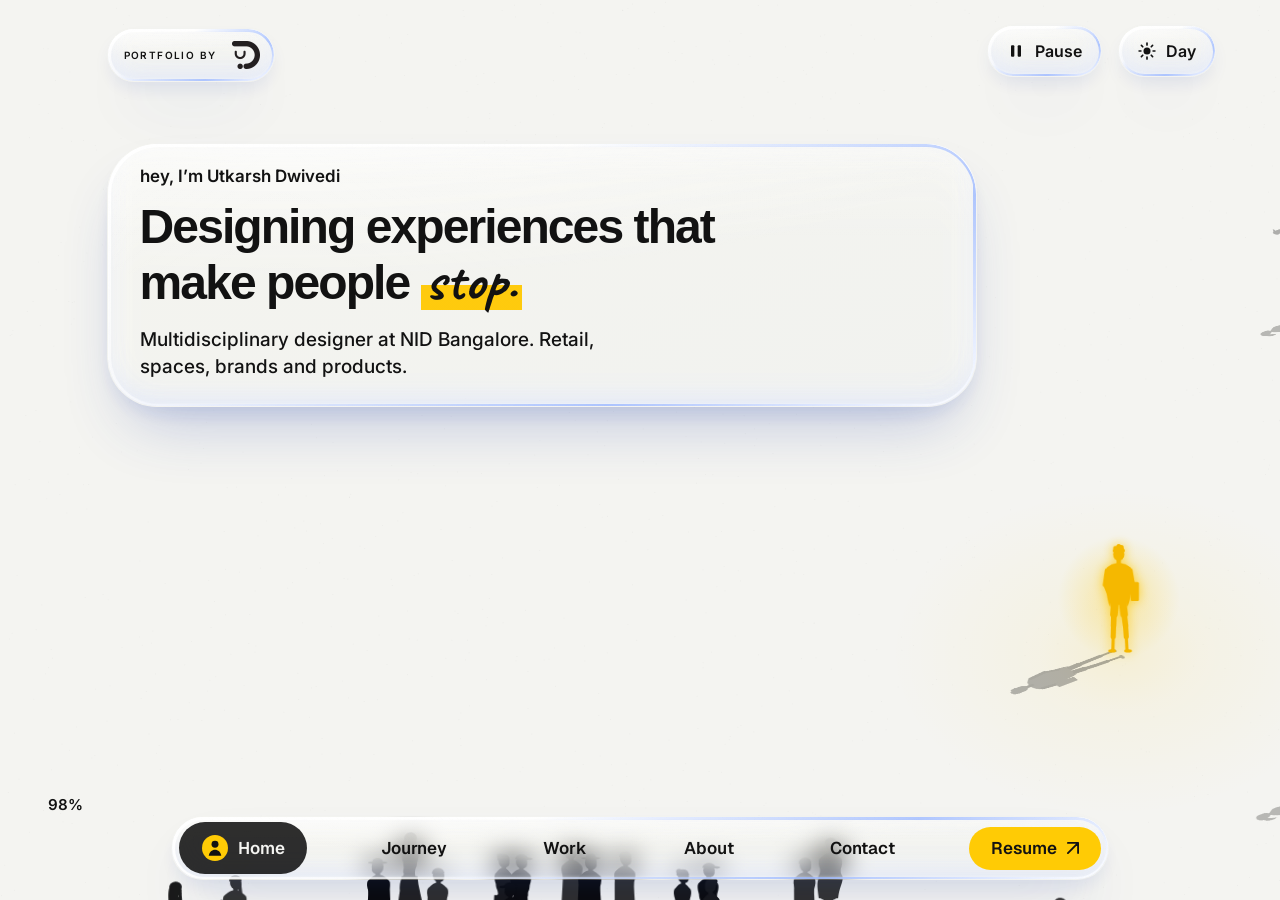
==== index.html @ 16564d7e "Frosted glass effect on home page glass elements Co-Authored-By: Claude Opus 5.5 <noreply@anthropic." ====
<!DOCTYPE html>
<html lang="en">
<head>
<meta charset="utf-8">
<meta name="viewport" content="width=device-width, initial-scale=1, viewport-fit=cover">
<title>Utkarsh | u.design</title>
<link rel="icon" type="image/png" href="images/about-page/logo.png">
<meta property="og:title" content="Utkarsh | u.design"><meta property="og:description" content="Multidisciplinary designer at NID Bangalore: retail, spaces, brands and products."><meta property="og:image" content="https://udotdesign.me/images/about-page/photo.jpg"><meta property="og:url" content="https://udotdesign.me/">
<meta name="description" content="Utkarsh, a multidisciplinary designer at NID Bangalore: retail spaces, fixtures, products, brands and the stories around them.">
<link rel="preconnect" href="https://fonts.googleapis.com">
<link rel="preconnect" href="https://fonts.gstatic.com" crossorigin>
<link href="https://fonts.googleapis.com/css2?family=Geist:wght@300..800&family=Unbounded:wght@400..900&family=Inter:wght@400;500;600;700&family=Caveat:wght@700&display=swap" rel="stylesheet">
<style>
:root{
  --ground:#f4f4f1;--ground-2:#e9e9e5;--ink:#121212;--ink-2:#4a4a47;--line:rgba(18,18,18,.16);
  --night:#141413;--night-2:#1d1d1b;--night-line:rgba(244,244,241,.14);--night-ink:#f4f4f1;--night-ink-2:#a9a9a3;
  --yellow:#ffcb05;--glow:255,200,0;--on-glow:#121212;
  --display:'Geist','Helvetica Neue',Arial,sans-serif;--head:'Unbounded','Arial Black','Helvetica Neue',sans-serif;
  --wrap:1280px;--gut:clamp(18px,4vw,48px);
  --ease:cubic-bezier(.2,.8,.2,1);
  color-scheme:light;box-sizing:border-box;
  padding-top:env(safe-area-inset-top,0px);padding-bottom:env(safe-area-inset-bottom,0px);
}
@media (prefers-color-scheme: dark){:root:not([data-theme="light"]){--ground:#f4f4f1;--ink:#121212;color-scheme:light}}
:root[data-theme="dark"]{--ground:#f4f4f1;--ink:#121212;color-scheme:light}
*,*::before,*::after{box-sizing:inherit}
html{scroll-padding-top:calc(20px + env(safe-area-inset-top,0px))}
html,body{margin:0}
body{background:var(--ground);color:var(--ink);font-family:var(--display);font-size:clamp(17px,1.15vw,19px);line-height:1.55;-webkit-tap-highlight-color:transparent;overflow:hidden;height:100%}
body.entered{overflow:auto;height:auto}
::selection{background:var(--yellow);color:var(--on-glow)}
a{color:inherit}
:focus-visible{outline:3px dashed var(--yellow);outline-offset:4px}
.wrap{max-width:var(--wrap);margin:0 auto;padding:0 var(--gut)}
h1,h2,h3{margin:0;font-family:var(--head)}
.row .t,.bar .logo,.street .mark,.map .nm,.slot strong,.route .stop b{font-family:var(--head)}

/* ---------- 1. the street ---------- */
.street{position:fixed;inset:0;overflow:hidden;-webkit-user-select:none;user-select:none;background:var(--ground)}
body.entered .street{display:none}
.street canvas{position:absolute;inset:0;width:100%;height:100%;display:block;touch-action:manipulation}
.street .mark{position:absolute;z-index:3;left:var(--gut);top:calc(18px + env(safe-area-inset-top,0px));font-weight:800;font-size:20px;letter-spacing:-.02em;}
.loader{position:absolute;z-index:3;left:var(--gut);bottom:calc(22px + env(safe-area-inset-bottom,0px));font-size:15px;font-weight:600;font-variant-numeric:tabular-nums;transition:opacity .6s}
.loaded .loader{opacity:0}
.bubble{position:absolute;z-index:4;left:0;top:0;transform:translate(-100%,-100%) translateY(6px) scale(.92);transform-origin:100% 100%;opacity:0;
  color:var(--ink);border-radius:16px 16px 4px 16px;padding:9px 13px 10px;width:max-content;max-width:min(215px,62vw);
  font:600 14px/1.35 var(--display);letter-spacing:-.005em;text-align:left;cursor:pointer;
  transition:opacity .4s var(--ease),transform .5s var(--ease),background .25s,box-shadow .25s}
.bubble.show{opacity:1;transform:translate(-100%,-100%) scale(1)}
.bubble.show:hover{background:linear-gradient(135deg,rgba(255,255,255,.62) 0%,rgba(255,255,255,.45) 100%);box-shadow:0 18px 38px -8px rgba(0,0,0,.1),inset 0 1.5px 1.5px 0 rgba(255,255,255,1)}
.bubble.show:active{transform:translate(-100%,-100%) scale(.97)}
.bubble::before{content:"";position:absolute;right:-1px;bottom:-9px;width:12px;height:10px;background:rgba(255,255,255,.40);border-right:1.5px solid rgba(255,255,255,.8);
  clip-path:polygon(0 0,100% 0,100% 100%)}
.night .bubble::before{background:rgba(42,42,39,.7);border-color:rgba(255,255,255,.25)}
.bubble .l1,.bubble .l2{display:block;min-height:1.35em}
.bubble .l1{font-weight:500;color:var(--ink-2)}
.bubble .l2{margin-top:1px;font-weight:700}
.bubble .l2 mark{background:linear-gradient(transparent 58%,rgba(var(--glow),.75) 58%);color:var(--ink);padding:0 1px}
.caret{display:inline-block;width:1.5px;height:.95em;background:var(--ink);margin-left:2px;vertical-align:-2px;animation:blink 1s steps(1) infinite}
@keyframes blink{50%{opacity:0}}
.flash{position:fixed;inset:0;z-index:20;background:var(--yellow);pointer-events:none;opacity:0;clip-path:circle(0 at var(--cx,70%) var(--cy,45%))}

/* ---------- Robust Liquid Glass Effect (40% Opacity) ---------- */
.glass{position:relative;isolation:isolate;
  background:rgba(255,255,255,.40);
  background:linear-gradient(135deg,rgba(255,255,255,.48) 0%,rgba(255,255,255,.32) 100%);
  -webkit-backdrop-filter:blur(32px) saturate(210%) brightness(1.08) contrast(106%);
  backdrop-filter:blur(32px) saturate(210%) brightness(1.08) contrast(106%);
  border:1.5px solid rgba(255,255,255,.75);
  box-shadow:
    0 24px 48px -12px rgba(0,0,0,.10),
    0 4px 14px -2px rgba(0,0,0,.04),
    inset 0 1.5px 1.5px 0 rgba(255,255,255,1),
    inset 1.5px 0 2px 0 rgba(255,255,255,.60),
    inset 0 -1.5px 1.5px 0 rgba(255,255,255,.40),
    inset 0 0 24px 0 rgba(255,255,255,.25);
  transition:background .25s var(--ease),border-color .25s var(--ease),box-shadow .25s var(--ease)}
.glass::after{content:"";position:absolute;inset:0;border-radius:inherit;pointer-events:none;z-index:-1;
  background:
    radial-gradient(130% 85% at 20% 0%,rgba(255,255,255,.50) 0%,rgba(255,255,255,0) 60%),
    linear-gradient(180deg,rgba(255,255,255,.20) 0%,rgba(255,255,255,0) 35%)}
/* frosted glass: milky frost, thick light-catching rim, soft specular sheen (light mode only) */
:root:not([data-theme="dark"]) .street:not(.night) .glass,:root:not([data-theme="dark"]) #site .glass:not(.night .glass){
  background:linear-gradient(160deg,rgba(255,255,255,.05) 0%,rgba(232,240,255,.05) 50%,rgba(196,214,255,.05) 100%);
  border-color:transparent;
  -webkit-backdrop-filter:blur(14px) saturate(180%);backdrop-filter:blur(14px) saturate(180%);
  box-shadow:0 34px 64px -24px rgba(40,70,170,.30),0 10px 22px -8px rgba(40,70,170,.14),
    inset 0 2px 2px rgba(255,255,255,.95),inset 0 -2px 3px rgba(255,255,255,.45),inset 0 0 36px rgba(255,255,255,.5),inset 0 -14px 28px -10px rgba(120,155,255,.25)}
:root:not([data-theme="dark"]) .street:not(.night) .glass:not(.bubble)::before,:root:not([data-theme="dark"]) #site .glass:not(.night .glass):not(.bubble)::before{
  content:"";position:absolute;inset:0;border-radius:inherit;padding:2.5px;pointer-events:none;
  background:linear-gradient(150deg,rgba(255,255,255,1) 0%,rgba(255,255,255,.45) 35%,rgba(150,180,255,.75) 72%,rgba(255,255,255,1) 100%);
  -webkit-mask:linear-gradient(#000 0 0) content-box,linear-gradient(#000 0 0);-webkit-mask-composite:xor;mask-composite:exclude}
@media (prefers-reduced-transparency:reduce){.glass{background:#fff!important;-webkit-backdrop-filter:none!important;backdrop-filter:none!important}}
.night .glass{
  background:rgba(255,255,255,.08);
  background:linear-gradient(135deg,rgba(255,255,255,.14) 0%,rgba(255,255,255,.04) 100%);
  border:1.5px solid rgba(255,255,255,.22);
  color:#f4f4f1;
  -webkit-backdrop-filter:blur(32px) saturate(210%) brightness(1.10) contrast(106%);
  backdrop-filter:blur(32px) saturate(210%) brightness(1.10) contrast(106%);
  box-shadow:
    0 28px 56px -12px rgba(0,0,0,.60),
    0 4px 14px rgba(0,0,0,.30),
    inset 0 1.5px 1.5px 0 rgba(255,255,255,.40),
    inset 1px 0 1.5px 0 rgba(255,255,255,.20),
    inset 0 -1px 1px 0 rgba(255,255,255,.10),
    inset 0 0 24px 0 rgba(255,255,255,.06)}
.night .glass::after{
  background:radial-gradient(130% 85% at 20% 0%,rgba(255,255,255,.18) 0%,rgba(255,255,255,0) 60%)}
.street .card{position:absolute;z-index:5;left:var(--gut);top:calc(18px + env(safe-area-inset-top,0px));border-radius:22px;padding:15px 18px 16px;max-width:min(330px,calc(100vw - 150px))}
.card p{margin:0}
.card .hi{font:700 17px/1.2 var(--head);letter-spacing:-.02em}
.card .role{font-size:13px;font-weight:600;color:var(--ink-2);margin-top:6px}
.card .tag{font-size:15px;line-height:1.35;margin-top:2px}
.night .card .role{color:rgba(244,244,241,.7)}
.ctrls{position:absolute;z-index:5;right:var(--gut);top:calc(18px + env(safe-area-inset-top,0px));display:flex;gap:8px}
.chip{display:inline-flex;align-items:center;gap:8px;height:42px;padding:0 15px 0 12px;border-radius:999px;font:600 14px/1 var(--display);color:var(--ink);cursor:pointer;transition:transform .15s}
.chip:active{transform:scale(.96)}
.chip .ic{width:18px;height:18px;display:grid;place-items:center}
.chip svg{width:18px;height:18px;fill:currentColor}
.dock{position:fixed;z-index:12;left:50%;bottom:calc(16px + env(safe-area-inset-bottom,0px));transform:translateX(-50%);display:flex;gap:2px;padding:5px;border-radius:999px;max-width:calc(100vw - 20px);overflow-x:auto;scrollbar-width:none}
.street .dock{position:absolute}
.dock a{flex:none;text-decoration:none;font:600 14px/1 var(--display);color:var(--ink);padding:11px 16px;border-radius:999px;transition:background .2s,color .2s}
.dock a:hover{background:rgba(255,255,255,.55)}
.dock a[aria-current="page"]{background:rgba(18,18,18,.88);color:#f4f4f1}
.night .dock a{color:#f4f4f1}.night .dock a:hover{background:rgba(255,255,255,.12)}.night .dock a[aria-current="page"]{background:#ffcb05;color:#121212}
.loader{bottom:calc(84px + env(safe-area-inset-bottom,0px))}
.street.night{background:#171715}
.night .bubble,.night .bubble .l2 mark{color:#f4f4f1}.night .bubble .l1{color:rgba(244,244,241,.7)}.night .caret{background:#f4f4f1}
#site .dock a.on{background:rgba(18,18,18,.88);color:#f4f4f1}
@media (max-width:640px){
  .street .card{padding:12px 14px 13px;border-radius:18px}
  .card .hi{font-size:15px}.card .tag{font-size:13.5px}
  .ctrls{flex-direction:column;align-items:flex-end}
  .chip{height:38px;padding:0 12px 0 10px;font-size:13px}
  .dock a{padding:10px 9px;font-size:12.5px}
}
.hero-copy{position:absolute;z-index:5;left:var(--gut);top:calc(clamp(64px,10vh,110px) + env(safe-area-inset-top,0px));max-width:min(640px,calc(100vw - 2*var(--gut)));pointer-events:none}
.hero-copy .hey{margin:0 0 14px;display:flex;align-items:center;gap:10px;font-size:17px;font-weight:600;text-shadow:0 0 10px var(--ground),0 0 4px var(--ground)}
.hero-copy .wave{font-size:20px}
.hero-copy .big{font:800 clamp(34px,4.3vw,62px)/1.04 var(--head);letter-spacing:-.04em;margin:0;text-shadow:0 0 18px var(--ground),0 0 8px var(--ground)}
.hero-copy .big mark{background:linear-gradient(transparent 52%,rgba(var(--glow),.95) 52% 90%,transparent 90%);color:inherit;padding:0 .06em;text-shadow:none}
.hero-copy .sub{margin:18px 0 0;font-size:clamp(16px,1.3vw,19px);font-weight:500;max-width:44ch;text-shadow:0 0 10px var(--ground),0 0 4px var(--ground)}
.night .hero-copy{color:#f4f4f1}.night .hero-copy .hey,.night .hero-copy .big,.night .hero-copy .sub{text-shadow:0 0 14px #171715,0 0 6px #171715}
.night .hero-copy .big mark{color:var(--yellow);background:linear-gradient(transparent 88%,rgba(255,203,5,.55) 88%);text-shadow:0 0 22px rgba(255,203,5,.45)}
.ctrls{top:calc(26px + env(safe-area-inset-top,0px));gap:10px;align-items:center}
.chip{height:52px;padding:0 20px 0 16px;font-size:16px;gap:10px}
.chip .ic,.chip svg{width:20px;height:20px}
.badge{display:flex;flex-direction:column;justify-content:center;height:52px;padding:0 16px;border-radius:12px;line-height:1.05}
.badge small{font-size:10px;font-weight:600;letter-spacing:.14em;text-transform:uppercase;opacity:.7}
.badge b{font:800 17px/1.1 var(--head);letter-spacing:-.02em}
.dock{padding:7px;gap:4px;bottom:calc(20px + env(safe-area-inset-bottom,0px))}
.dock a{font-size:17px;padding:14px 22px;display:inline-flex;align-items:center;gap:10px}
.dock .me-ic{width:26px;height:26px}
.dock a.cta{background:var(--yellow);color:#121212}
.dock a.cta:hover{background:#ffd633}
.night .dock a.cta{color:#121212}
.bubble{font-size:16px;padding:11px 15px 12px;max-width:min(240px,62vw)}
@media (max-width:900px){.badge{display:none}}
@media (max-width:640px){
  .hero-copy{top:calc(96px + env(safe-area-inset-top,0px))}
  .hero-copy .hey{font-size:15px;margin-bottom:10px}
  .ctrls{flex-direction:row;left:var(--gut);right:auto;top:calc(16px + env(safe-area-inset-top,0px))}
  .chip{height:42px;padding:0 14px 0 12px;font-size:14px}
  .dock{padding:5px;gap:2px}
  .dock a{font-size:12.5px;padding:10px 9px;gap:6px}.dock .me-ic{display:none}
  .bubble{font-size:14px}
}
/* ---------- 2. site ---------- */
#site{display:none}
body.entered #site{display:block;animation:rise .9s var(--ease) both}
@keyframes rise{from{opacity:0}to{opacity:1}}
.bar{position:sticky;top:0;z-index:10;background:rgba(244,244,241,.88);backdrop-filter:blur(10px);-webkit-backdrop-filter:blur(10px);border-bottom:1px solid var(--line);padding-top:env(safe-area-inset-top,0px)}
body.entered::before{content:"";position:fixed;inset:0 0 auto;height:env(safe-area-inset-top,0px);z-index:11;background:rgba(244,244,241,.88);backdrop-filter:blur(10px)}
.bar .wrap{display:flex;align-items:center;justify-content:space-between;height:60px;gap:18px}
.bar .logo{font-weight:800;font-size:19px;letter-spacing:-.02em;text-decoration:none;}
.bar nav{display:flex;gap:clamp(12px,2vw,26px);font-size:15px;font-weight:500}
.bar nav a{text-decoration:none;padding:6px 0;border-bottom:1.5px solid transparent}
.bar nav a:hover{border-color:currentColor}
.back{font:600 14px/1 var(--display);background:transparent;border:1.5px solid var(--ink);border-radius:999px;padding:9px 14px;cursor:pointer;color:var(--ink)}
.back:hover{background:var(--yellow);border-color:var(--yellow)}

/* about, as laid out in Figma: a ruled notebook page.
   Phones and tablets get a flowing layout; from 1024px up the section is the Figma
   frame itself (1440×1020), scaled with --u so every ratio holds at any width. */
.intro{--hand:'Caveat',cursive;--rule:32px;position:relative;overflow:hidden;color:var(--ink);background:var(--ground);container-type:inline-size}
.intro .wrap{position:relative;padding-top:64px;padding-bottom:calc(120px + env(safe-area-inset-bottom,0px));
  background:repeating-linear-gradient(to bottom,transparent 0 calc(var(--rule) - 1px),rgba(0,0,0,.3) calc(var(--rule) - 1px) var(--rule)) 0 40px/100% calc(100% - 40px) no-repeat}
.hand{font-family:var(--hand);font-weight:700;font-style:normal}
.hl{background:linear-gradient(transparent 55%,var(--yellow) 55% 92%,transparent 92%);padding:0 .06em;-webkit-box-decoration-break:clone;box-decoration-break:clone}
.intro h1{font:700 clamp(52px,11vw,84px)/.98 'Helvetica Neue',Helvetica,'Inter',Arial,sans-serif;letter-spacing:-.035em}
.intro h1>span{display:block}
.intro h1 .hey{font-size:.615em}
.intro h1 .hand{font-size:1.18em;letter-spacing:-.01em}
.intro .name{position:relative;display:inline-block;white-space:nowrap}
.intro .name .circle{position:absolute;left:-7%;top:-2%;width:114%;height:auto;pointer-events:none}
.intro .lead{font:600 clamp(18px,2.6vw,22px)/1.32 'Inter',var(--display);margin:40px 0 0;max-width:36em}
.intro .lead .hand{font-size:1.1em;line-height:1}
.intro .lead strong.hand{font-size:1.18em}
.intro .lead .hl-red{background:linear-gradient(transparent 50%,rgba(255,107,74,.5) 50% 92%,transparent 92%);-webkit-box-decoration-break:clone;box-decoration-break:clone}
.intro figure{position:relative;width:min(56vw,340px);margin:20px -4vw -40px auto;pointer-events:none}
.intro figure img{display:block;width:100%;height:auto}
.intro .note{display:none}
.intro .facts{position:relative;display:grid;grid-template-columns:repeat(3,minmax(0,1fr));gap:28px;padding-top:32px}
.intro .facts::before{content:"";position:absolute;top:0;left:calc(-1*var(--gut));right:calc(-1*var(--gut));height:1px;background:var(--ink)}
.intro .facts h3{font:700 30px/.98 var(--hand);letter-spacing:-.01em;margin:0 0 18px}
.intro .facts h3 span{background:linear-gradient(transparent 55%,var(--yellow) 55% 100%);padding:0 .08em}
.intro .facts p{margin:0;font:600 16px/1.45 'Inter',var(--display)}
.intro .facts mark{background:rgba(47,127,216,.2);color:inherit;padding:0 .12em;border-radius:1px;-webkit-box-decoration-break:clone;box-decoration-break:clone}
.intro .find{position:relative;z-index:2;margin:36px 0 0}
.intro .kw{gap:12px}
.intro .kw button{font:600 15px/1 'Geist',var(--display);padding:12px 16px;border-radius:50px;border:1px solid rgba(255,255,255,.75);justify-content:center;white-space:nowrap;
  background:linear-gradient(164deg,rgba(255,255,255,.62) 0%,rgba(255,255,255,.28) 71%);-webkit-backdrop-filter:blur(8px);backdrop-filter:blur(8px);
  box-shadow:0 12px 16px -6px rgba(18,18,18,.28),inset 0 1px 0 rgba(255,255,255,.9)}
.intro .kw button:hover{background:var(--yellow);color:var(--ink);border-color:var(--yellow)}
.intro .kw sup{display:none}
.sr-only{position:absolute;width:1px;height:1px;margin:-1px;overflow:hidden;clip:rect(0 0 0 0);white-space:nowrap}
@media (min-width:1024px){
  /* 1u = 1px of the 1440px Figma frame; capped so very wide screens don't balloon */
  .intro .wrap{--u:min(100cqw / 1440,1.25px);--x:calc(50% - 720*var(--u));max-width:none;height:calc(1020*var(--u));padding:0;
    background-position:0 calc(80*var(--u));background-size:100% calc(100% - 80*var(--u));--rule:calc(32*var(--u))}
  .intro .wrap>*{position:absolute;margin:0}
  .intro .about-copy{left:calc(var(--x) + 80*var(--u));top:calc(131*var(--u));width:calc(870*var(--u));z-index:2}
  .intro h1{font-size:calc(104*var(--u));height:calc(170*var(--u))}
  /* Caveat runs narrower than Figma Hand, so the handwritten words get extra size and air */
  .intro h1 .hand{font-size:1.45em;letter-spacing:.015em;line-height:.8}
  .intro h1 .hey{line-height:1.1}
  .intro .lead{font-size:calc(26*var(--u));margin-top:calc(97*var(--u));max-width:none;width:calc(860*var(--u))}
  .intro figure{left:calc(var(--x) + 929*var(--u));top:calc(179*var(--u));width:calc(606*var(--u));z-index:1}
  .intro .note{display:grid;position:absolute;z-index:-1;width:calc(139*var(--u));min-height:calc(119*var(--u));place-items:center;padding:calc(22*var(--u)) calc(10*var(--u)) calc(12*var(--u));background:#ffe98a;
    font:700 calc(20*var(--u))/1.15 var(--hand);text-align:center;color:#000;box-shadow:0 8px 14px -8px rgba(0,0,0,.25)}
  .intro .note::before{content:"";position:absolute;left:50%;top:calc(-12*var(--u));width:calc(81*var(--u));height:calc(32*var(--u));background:rgba(217,217,217,.7);transform:translateX(-50%)}
  .intro .note.n1{left:calc(86*var(--u));top:calc(126*var(--u));transform:rotate(-18.57deg)}
  .intro .note.n2{left:calc(363*var(--u));top:calc(480*var(--u));z-index:1;transform:rotate(23.11deg)}
  .intro .facts{left:var(--x);right:var(--x);top:calc(623*var(--u));padding:calc(37*var(--u)) 0 0 calc(82*var(--u));grid-template-columns:repeat(3,calc(250*var(--u)));column-gap:calc(62*var(--u));z-index:2}
  .intro .facts::before{left:calc(-1*var(--x));right:calc(-1*var(--x))}
  .intro .facts h3{font-size:calc(30*var(--u));margin-bottom:calc(28*var(--u))}
  .intro .facts p{font-size:max(13px,calc(16*var(--u)))}
  .intro .find{left:var(--x);right:var(--x);top:calc(839*var(--u));z-index:3}
  .intro .kw{display:grid;grid-template-columns:repeat(9,minmax(0,1fr));gap:calc(16*var(--u));max-width:none}
  .intro .kw button{height:calc(41*var(--u));padding:0 calc(8*var(--u));font-size:max(11px,calc(15*var(--u)))}
}
.cue{display:inline-flex;align-items:center;gap:10px;font-weight:700;font-size:15px;text-decoration:none;margin-bottom:22px}
.cue i{width:28px;height:28px;border:2px solid var(--ink);border-radius:50%;position:relative}
.cue i::after{content:"";position:absolute;left:50%;top:6px;width:2px;height:8px;background:var(--ink);transform:translateX(-50%);animation:drip 1.6s var(--ease) infinite}
@keyframes drip{0%{opacity:0;transform:translate(-50%,-3px)}40%{opacity:1}100%{opacity:0;transform:translate(-50%,6px)}}

.night{background:var(--night);color:var(--night-ink)}
.sec-head{display:flex;flex-wrap:wrap;align-items:end;justify-content:space-between;gap:16px 40px;margin-bottom:clamp(28px,4vw,48px)}
.sec-head h2{font-size:clamp(34px,4.8vw,70px);font-weight:800;letter-spacing:-.035em;line-height:1}
.sec-head p{max-width:38ch;margin:0;color:var(--night-ink-2)}
.maps{padding:clamp(72px,10vw,140px) 0 clamp(40px,6vw,80px)}
.map-grid{display:grid;grid-template-columns:repeat(5,minmax(0,1fr));gap:12px}
.map{all:unset;box-sizing:border-box;cursor:pointer;background:var(--night-2);border:1.5px solid var(--night-line);border-radius:12px;overflow:hidden;display:flex;flex-direction:column;transition:border-color .25s,transform .25s var(--ease)}
.map:hover{transform:translateY(-3px);border-color:rgba(244,244,241,.4)}
.map[aria-pressed="true"]{border-color:var(--yellow);box-shadow:0 0 0 1px var(--yellow),0 0 34px -8px rgba(var(--glow),.6)}
.map svg{display:block;width:100%;height:auto;aspect-ratio:200/130;background:#191917}
.map .meta{padding:12px 14px 15px;display:flex;flex-direction:column;gap:3px}
.map .code{font-size:12px;font-weight:700;letter-spacing:.06em;color:var(--night-ink-2);font-variant-numeric:tabular-nums}
.map[aria-pressed="true"] .code{color:var(--yellow)}
.map .nm{font-size:14px;font-weight:600;line-height:1.15;letter-spacing:-.01em}
.map-detail{margin-top:14px;border:1.5px solid var(--night-line);border-radius:12px;padding:clamp(20px,3vw,34px);display:grid;grid-template-columns:minmax(0,1fr) minmax(0,1fr);gap:clamp(20px,4vw,56px);min-height:210px}
.map-detail h3{font-size:clamp(22px,2.4vw,32px);font-weight:700;letter-spacing:-.025em;line-height:1;margin-bottom:12px}
.map-detail .terrain{color:var(--yellow);font-weight:600;font-size:15px;margin-bottom:12px}
.map-detail p{margin:0;color:var(--night-ink-2);max-width:46ch}
.map-detail h4{margin:0 0 10px;font-size:14px;font-weight:700;color:var(--night-ink-2)}
.map-detail ul{list-style:none;margin:0;padding:0;display:grid;gap:8px}
.map-detail li{display:flex;align-items:center;gap:10px;font-weight:600}
.map-detail li::before{content:"";width:8px;height:8px;border-radius:50%;background:var(--yellow);flex:none;box-shadow:0 0 10px rgba(var(--glow),.8)}
.swap{animation:swap .45s var(--ease)}
@keyframes swap{from{opacity:0;transform:translateY(8px)}to{opacity:1;transform:none}}

.loadout{padding:clamp(56px,8vw,110px) 0 clamp(80px,11vw,150px)}
.loadout .sec-head{flex-direction:column;align-items:center;text-align:center;gap:14px}
.slots{display:grid;grid-template-columns:repeat(4,minmax(0,1fr));gap:14px;max-width:1040px;margin:0 auto}
@property --a{syntax:'<angle>';inherits:false;initial-value:0deg}
.slot{position:relative;background:var(--night-2);border:1.5px solid var(--night-line);border-radius:14px;padding:28px 18px 24px;min-height:200px;display:flex;flex-direction:column;align-items:center;text-align:center;gap:6px;transition:background .25s,transform .25s var(--ease)}
.slot::before{content:"";position:absolute;inset:-1.5px;border-radius:14px;padding:2px;pointer-events:none;opacity:0;
  background:conic-gradient(from var(--a),transparent 0 72%,rgba(255,203,5,.15) 80%,#ffcb05 94%,#fff3b0 97%,transparent 100%);
  -webkit-mask:linear-gradient(#000 0 0) content-box,linear-gradient(#000 0 0);-webkit-mask-composite:xor;mask:linear-gradient(#000 0 0) content-box exclude,linear-gradient(#000 0 0)}
.slot.lap::before{animation:orbit 1.5s linear var(--d) 1,lapfade 1.5s linear var(--d) 1 both}
.slot:hover::before{opacity:1;animation:orbit 1.6s linear infinite}
@keyframes orbit{from{--a:0deg}to{--a:360deg}}
@keyframes lapfade{0%{opacity:0}8%{opacity:1}82%{opacity:1}100%{opacity:0}}
.slot:hover{background:#22221f;transform:translateY(-3px)}
.slot .no{position:absolute;top:12px;right:14px;font-size:12px;font-weight:600;color:var(--night-ink-2);font-variant-numeric:tabular-nums}
.slot .mono{width:60px;height:60px;border-radius:16px;display:grid;place-items:center;background:#2a2a27;color:var(--night-ink);margin-bottom:12px;transition:background .25s,color .25s}
.slot .mono svg{width:28px;height:28px;fill:currentColor}
.slot .mono b{font:800 20px/1 var(--head);letter-spacing:-.02em}
.slot:hover .mono{background:var(--yellow);color:var(--on-glow)}
.slot strong{font-size:15px;font-weight:700;letter-spacing:-.01em}
.slot .use{font-size:14px;color:var(--night-ink-2);line-height:1.4;max-width:22ch}
.slot.more{border-style:dashed;background:transparent}

.journey{padding:clamp(80px,11vw,150px) 0}
.journey .sec-head p{color:var(--ink-2)}
.route{position:relative;width:calc(100vw - 48px);max-width:1600px;left:50%;transform:translateX(-50%)}
.route svg{position:absolute;inset:0;width:100%;height:100%;overflow:visible}
.route .stop{position:absolute;width:0;height:0;opacity:.3;transition:opacity .5s}
.route .stop.on{opacity:1}
.route .stop .dot{position:absolute;left:0;top:0;width:24px;height:24px;border-radius:50%;background:var(--ground);border:2.5px solid var(--ink);transform:translate(-50%,-50%);transition:background .4s,box-shadow .4s}
.route .stop.on .dot{background:var(--yellow);box-shadow:0 0 0 7px rgba(var(--glow),.25)}
.route .stop.last .dot{width:32px;height:32px}
.route .stop.last.on .dot{box-shadow:0 0 0 9px rgba(var(--glow),.3),0 0 34px 8px rgba(var(--glow),.6)}
.route .lbl{position:absolute;top:0;transform:translateY(-50%);width:min(240px,46vw);background:var(--ground);padding:6px 8px;border-radius:8px}
.route .stop.r .lbl{left:24px;text-align:left}
.route .stop.l .lbl{right:24px;text-align:right}
.route .stop b{display:block;font-size:clamp(17px,1.6vw,22px);line-height:1.15;letter-spacing:-.02em;font-weight:700}
.route .stop span{display:block;color:var(--ink-2);font-size:15px;margin-top:4px}

/* ---------- home: scroll to fly in ---------- */
.fly-in{position:absolute;z-index:5;left:50%;bottom:calc(104px + env(safe-area-inset-bottom,0px));transform:translateX(-50%);display:flex;align-items:center;gap:10px;padding:12px 20px;border-radius:999px;font:600 16px/1 var(--display);color:var(--ink);cursor:pointer;opacity:0;transition:opacity .6s}
.loaded .fly-in{opacity:1}
.fly-in i{width:16px;height:24px;border:2px solid currentColor;border-radius:9px;position:relative}
.fly-in i::after{content:"";position:absolute;left:50%;top:4px;width:2px;height:6px;background:currentColor;transform:translateX(-50%);animation:drip 1.6s var(--ease) infinite}
@media (max-width:640px){.fly-in{bottom:calc(80px + env(safe-area-inset-bottom,0px));font-size:14px;padding:10px 16px}}
/* ---------- home, as laid out in Figma ---------- */
.street,.street .chip,.street .bubble{font-family:'Inter',var(--display)}
.badge2{position:absolute;z-index:5;left:clamp(16px,8.33vw,120px);top:calc(28px + env(safe-area-inset-top,0px));display:flex;align-items:center;gap:16px;padding:12px 14px 12px 16px;border-radius:50px;
  background:rgba(255,255,255,.40);
  background:linear-gradient(135deg,rgba(255,255,255,.48) 0%,rgba(255,255,255,.32) 100%);
  border:1.5px solid rgba(255,255,255,.78);
  box-shadow:0 12px 28px -6px rgba(0,0,0,.08),inset 0 1.5px 1.5px 0 rgba(255,255,255,1),inset 0 -1px 1px 0 rgba(255,255,255,.35),inset 0 0 16px rgba(255,255,255,.2)}
.badge2 span{font:600 10px/1 'Inter',sans-serif;letter-spacing:.14em}
.badge2 img{width:28px;height:28px;display:block}
.night .badge2 img{filter:invert(1)}
.street .hero-copy{left:clamp(16px,8.33vw,120px);top:calc(clamp(88px,15.9vh,143px) + env(safe-area-inset-top,0px));max-width:none;width:min(870px,calc(100vw - 2*clamp(16px,8.33vw,120px)));padding:22px 32px 26px 32px;border-radius:50px;pointer-events:none}
.street .hero-copy .hey{font:600 17px/1.2 'Inter',sans-serif;margin:0 0 16px;text-shadow:none;display:block}
.street .hero-copy .big{font:700 clamp(32px,3.75vw,54px)/1.04 'Helvetica Neue',Helvetica,'Inter',Arial,sans-serif;letter-spacing:-.04em;max-width:700px;text-shadow:none}
.street .hero-copy .big mark{font-family:'Caveat',cursive;font-weight:700;font-size:1.18em;letter-spacing:0;background:linear-gradient(transparent 56%,rgba(var(--glow),.95) 56% 92%,transparent 92%);padding:0 .08em;color:inherit}
.street .hero-copy .sub{font:500 19px/1.4 'Inter',sans-serif;margin:16px 0 0;max-width:470px;text-shadow:none}
.night .street .hero-copy .big mark,.night .hero-copy .big mark{color:#121212;background:var(--yellow);text-shadow:none;border-radius:6px}
.street .ctrls{top:calc(25px + env(safe-area-inset-top,0px));right:clamp(16px,5vw,72px);gap:16px}
.street .chip{height:52px;border-radius:26px;padding:0 19px 0 18px;gap:9px;font-size:16px;font-weight:600;
  background:rgba(255,255,255,.40);
  background:linear-gradient(135deg,rgba(255,255,255,.48) 0%,rgba(255,255,255,.32) 100%);
  border:1.5px solid rgba(255,255,255,.78);
  box-shadow:0 12px 28px -6px rgba(0,0,0,.08),inset 0 1.5px 1.5px 0 rgba(255,255,255,1),inset 0 -1px 1px 0 rgba(255,255,255,.35),inset 0 0 16px rgba(255,255,255,.2);
  transition:transform .15s,background .25s,box-shadow .25s}
.street .chip:hover{
  background:rgba(255,255,255,.55);
  background:linear-gradient(135deg,rgba(255,255,255,.62) 0%,rgba(255,255,255,.45) 100%);
  box-shadow:0 16px 32px -6px rgba(0,0,0,.11),inset 0 1.5px 1.5px 0 rgba(255,255,255,1),inset 0 0 20px rgba(255,255,255,.3)}
.street .bubble{padding:8px 16px 10px;font-size:16px;border-radius:14px 14px 4px 14px;
  background:rgba(255,255,255,.40);
  background:linear-gradient(135deg,rgba(255,255,255,.48) 0%,rgba(255,255,255,.32) 100%);
  border:1.5px solid rgba(255,255,255,.78);
  box-shadow:0 16px 36px -8px rgba(0,0,0,.09),inset 0 1.5px 1.5px 0 rgba(255,255,255,1),inset 0 0 16px rgba(255,255,255,.2)}
.street .bubble .l2{margin-top:6px}
.street .dock,#site .dock{width:min(938px,calc(100vw - 24px));justify-content:space-between;padding:7px;height:64px;align-items:center;
  background:rgba(255,255,255,.40);
  background:linear-gradient(135deg,rgba(255,255,255,.46) 0%,rgba(255,255,255,.34) 100%);
  border:1.5px solid rgba(255,255,255,.75);
  box-shadow:0 20px 44px -10px rgba(0,0,0,.10),0 4px 10px rgba(0,0,0,.03),inset 0 1.5px 1.5px 0 rgba(255,255,255,1),inset 0 -1.5px 1.5px 0 rgba(255,255,255,.40),inset 0 0 20px rgba(255,255,255,.22)}
.dock a{padding:13px 22px}
.dock a[data-nav="top"],.dock a.cta{min-width:128px;justify-content:center}
.dock .arr{width:12px;height:12px}
.night .badge2,.night .street .chip,.night .street .dock,.night #site .dock{
  background:rgba(255,255,255,.08);
  background:linear-gradient(135deg,rgba(255,255,255,.14) 0%,rgba(255,255,255,.04) 100%);
  border-color:rgba(255,255,255,.22);
  box-shadow:0 16px 36px -8px rgba(0,0,0,.55),inset 0 1.5px 1.5px 0 rgba(255,255,255,.40),inset 0 0 18px rgba(255,255,255,.06)}
.night .street .chip:hover{
  background:linear-gradient(135deg,rgba(255,255,255,.22) 0%,rgba(255,255,255,.08) 100%)}
@media (max-width:640px){
  .badge2{padding:9px 12px;gap:10px}.badge2 img{width:22px;height:22px}
  .street .ctrls{left:auto;right:12px;top:calc(18px + env(safe-area-inset-top,0px));flex-direction:row}
  .street .chip{height:40px;padding:0 12px;font-size:13px}.street .chip .lb{display:none}
  .street .hero-copy{top:calc(84px + env(safe-area-inset-top,0px));padding:16px 18px 18px;border-radius:26px}
  .street .hero-copy .hey{font-size:14px;margin-bottom:10px}.street .hero-copy .sub{font-size:15px;margin-top:10px}
  .street .dock,#site .dock{height:52px;padding:5px;justify-content:flex-start;gap:0}.dock a{padding:10px 7px;font-size:12.5px}.dock .me-ic{display:none}.dock a[data-nav="top"],.dock a.cta{min-width:0}.dock .arr{display:none}
}
/* ---------- journey: fly along the route ---------- */
.fly{height:560vh;position:relative;background:var(--ground)}
.fly-stage{position:sticky;top:0;height:100vh;height:100dvh;overflow:hidden}
#flyCanvas{position:absolute;inset:0;width:100%;height:100%;display:block}
.fly-head{position:absolute;z-index:3;left:var(--gut);top:calc(28px + env(safe-area-inset-top,0px));pointer-events:none}
.fly-head h2{font-size:clamp(28px,3.6vw,52px);font-weight:800;letter-spacing:-.035em;line-height:1}
.fly-head p{margin:10px 0 0;font-size:16px;font-weight:500;color:var(--ink-2)}
.fly-tags{position:absolute;inset:0;z-index:2;pointer-events:none}
.fly-tag{position:absolute;left:0;top:0;pointer-events:auto;display:flex;align-items:center;gap:8px;padding:6px 6px 6px 14px;border-radius:999px;font:700 15px/1 var(--display);color:var(--ink);cursor:pointer;white-space:nowrap;transition:opacity .3s}
.fly-tag em{font-style:normal;font-size:12px;font-weight:700;background:rgba(18,18,18,.86);color:#f4f4f1;padding:5px 9px;border-radius:999px}
.fly-tag.on em{background:var(--yellow);color:#121212}
.fly-tag::after{content:"";position:absolute;left:50%;top:100%;width:2px;height:16px;background:rgba(18,18,18,.35);transform:translateX(-50%)}
.fly-card{position:absolute;z-index:3;left:var(--gut);bottom:calc(112px + env(safe-area-inset-bottom,0px));width:min(400px,calc(100vw - 2*var(--gut)));padding:22px 24px 24px;border-radius:22px}
.fly-card .no{font-size:13px;font-weight:700;color:var(--ink-2);font-variant-numeric:tabular-nums}
.fly-card h3{font-size:clamp(20px,1.8vw,26px);font-weight:700;letter-spacing:-.025em;line-height:1.15;margin:8px 0 10px}
.fly-card p{margin:0;font-size:16px;line-height:1.5}
.fly-card .in{animation:cardIn .55s var(--ease)}
@keyframes cardIn{from{opacity:0;transform:translateY(10px)}to{opacity:1;transform:none}}
.fly-dots{position:absolute;z-index:3;right:var(--gut);top:50%;transform:translateY(-50%);display:flex;flex-direction:column;gap:12px}
.fly-dots button{width:14px;height:14px;border-radius:50%;border:2px solid var(--ink);background:transparent;padding:0;cursor:pointer;transition:background .25s,transform .25s}
.fly-dots button.on{background:var(--yellow);transform:scale(1.3)}
.fly-hint{position:absolute;z-index:3;left:50%;bottom:calc(112px + env(safe-area-inset-bottom,0px));transform:translateX(-50%);display:flex;align-items:center;gap:10px;padding:12px 18px;border-radius:999px;font-size:15px;font-weight:600;transition:opacity .4s}
.fly-hint i{width:16px;height:24px;border:2px solid var(--ink);border-radius:9px;position:relative}
.fly-hint i::after{content:"";position:absolute;left:50%;top:4px;width:2px;height:6px;background:var(--ink);transform:translateX(-50%);animation:drip 1.6s var(--ease) infinite}
@media (max-width:640px){.fly-tag{font-size:12.5px;padding:5px 5px 5px 11px}.fly-tag em{font-size:10.5px}.fly-card{bottom:calc(88px + env(safe-area-inset-bottom,0px));padding:16px 18px}.fly-card p{font-size:14.5px}.fly-dots{top:auto;bottom:calc(270px + env(safe-area-inset-bottom,0px));transform:none}.fly-hint{display:none}}
/* keywords */
.find{margin:0 0 30px}
.find-label{display:block;font-size:15px;font-weight:700;margin-bottom:12px}
.kw{display:flex;flex-wrap:wrap;gap:8px;max-width:640px}
.kw button,.filters button{font:600 15px/1 var(--display);color:var(--ink);background:transparent;border:1.5px solid var(--ink);border-radius:999px;padding:10px 14px;cursor:pointer;display:inline-flex;align-items:center;gap:7px;transition:background .2s,color .2s,transform .15s}
.kw button:hover{background:var(--ink);color:var(--yellow)}
.kw button:active,.filters button:active{transform:scale(.97)}
.kw button sup,.filters button sup{font-size:11px;font-weight:700;opacity:.65;vertical-align:baseline}
.filters{max-width:none;justify-content:flex-start}
.work .work-head{flex-direction:column;align-items:flex-start}
.filters button[aria-pressed="true"]{background:var(--ink);color:var(--ground)}
.filters button:hover:not([aria-pressed="true"]){background:rgba(var(--glow),.6)}
.proj.pulse .row::before{opacity:1;animation:fade 1.6s var(--ease) forwards}
@keyframes fade{0%{opacity:1}100%{opacity:0}}
/* work + contact (carried over) */
.work{padding:clamp(56px,8vw,110px) 0;border-top:1px solid var(--line)}
.work-head{display:flex;flex-wrap:wrap;align-items:end;justify-content:space-between;gap:20px;margin-bottom:28px}
.work-head h2{font-size:clamp(34px,4.8vw,70px);letter-spacing:-.035em;line-height:1;font-weight:800}
.filters{display:flex;flex-wrap:wrap;gap:8px}
.filters button[aria-pressed="true"]{background:var(--ink);color:var(--ground)}
.filters button:hover:not([aria-pressed="true"]){background:rgba(var(--glow),.6)}
.list{list-style:none;margin:0;padding:0;border-top:1.5px solid var(--ink)}
.proj{border-bottom:1.5px solid var(--line)}
.proj[hidden]{display:none}
.row{all:unset;box-sizing:border-box;cursor:pointer;width:100%;display:grid;grid-template-columns:minmax(0,1.15fr) minmax(0,1.3fr) minmax(0,.9fr) 64px;gap:24px;align-items:baseline;padding:clamp(20px,2.6vw,30px) 14px;position:relative;isolation:isolate}
.row::before{content:"";position:absolute;inset:0;z-index:-1;opacity:0;transition:opacity .35s;background:radial-gradient(60% 140% at 18% 50%,rgba(var(--glow),.85),rgba(var(--glow),.25) 55%,rgba(var(--glow),0))}
.row:hover::before,.row:focus-visible::before,.proj.open .row::before{opacity:1}
.row .t{font-size:clamp(20px,2.2vw,30px);font-weight:700;letter-spacing:-.025em;line-height:1.05}
.row .hook,.row .meta{color:var(--ink-2)}.row .meta{font-size:15px}
.row .yr{font-size:15px;text-align:right;font-variant-numeric:tabular-nums}
.detail{display:grid;grid-template-rows:0fr;transition:grid-template-rows .5s var(--ease)}
.proj.open .detail{grid-template-rows:1fr}
.detail>div{overflow:hidden}
.detail-in{display:grid;grid-template-columns:minmax(0,1.3fr) minmax(0,1fr);gap:clamp(20px,3vw,44px);padding:10px 14px 36px}
.slot-img{aspect-ratio:16/10;border:1.5px dashed var(--ink-2);border-radius:14px;display:grid;place-items:center;text-align:center;font-size:15px;font-weight:500;color:var(--ink-2);padding:20px;background:var(--ground-2)}
.detail p{margin:0 0 14px;max-width:52ch}
.detail .tags{display:flex;flex-wrap:wrap;gap:6px;margin-top:18px}
.detail .tags span{font-size:14px;border:1.5px solid var(--line);border-radius:999px;padding:5px 11px}
.empty{padding:40px 14px;font-size:17px;font-weight:600}
.contact{padding:clamp(80px,12vw,170px) 0 40px;border-top:1px solid var(--line)}
.contact h2{font-size:clamp(34px,5.6vw,84px);letter-spacing:-.035em;line-height:1;margin:0 0 28px;font-weight:800;max-width:14ch}
.contact p{max-width:44ch;margin:0 0 28px;color:var(--ink-2)}
.btn{display:inline-flex;align-items:center;font:700 17px/1 var(--display);color:var(--on-glow);text-decoration:none;background:var(--yellow);border:0;border-radius:999px;padding:15px 24px;cursor:pointer;transition:box-shadow .3s,transform .15s}
.btn:hover{box-shadow:0 0 28px 6px rgba(var(--glow),.55)}.btn:active{transform:scale(.97)}
.links{display:flex;flex-wrap:wrap;gap:10px 26px;margin-top:40px;font-size:17px}
.links a{text-decoration:none;border-bottom:1.5px solid var(--line);padding-bottom:2px}
footer{display:flex;justify-content:space-between;gap:20px;flex-wrap:wrap;border-top:1.5px solid var(--line);margin-top:clamp(64px,9vw,120px);padding:20px 0 28px;font-size:15px;color:var(--ink-2)}

@media (max-width:1000px){
  .map-grid{grid-template-columns:repeat(3,minmax(0,1fr))}
  .slots{grid-template-columns:repeat(2,minmax(0,1fr))}
  .bar nav{display:none}
}
@media (max-width:900px){
  .map-detail{grid-template-columns:1fr}
  .row{grid-template-columns:minmax(0,1fr) auto;gap:6px 14px}
  .row .hook{grid-column:1/-1;grid-row:2}.row .meta{grid-column:1;grid-row:3}.row .yr{grid-column:2;grid-row:1}
  .detail-in{grid-template-columns:1fr}
}
@media (max-width:640px){
  .intro .facts{grid-template-columns:1fr;gap:26px}
  .intro .facts h3{margin-bottom:12px}
  .intro .kw{gap:10px}.intro .kw button{font-size:14px;padding:10px 14px}
  .map-grid{grid-template-columns:repeat(2,minmax(0,1fr))}
  .map-grid .map:last-child{grid-column:1/-1}
  .slots{grid-template-columns:1fr 1fr}
  .slot{min-height:150px;padding:14px}
  .bubble{font-size:13.5px}
}
@media (prefers-reduced-motion: reduce){*{animation:none!important;transition-duration:.01ms!important}}
</style>
</head>
<body>
<section class="street" id="street" aria-label="Intro">
  <canvas id="c" aria-hidden="true"></canvas>
  <div class="glass badge2"><span>PORTFOLIO BY</span><img src="[data-uri]" alt="u.design" width="28" height="28"></div>
  <div class="glass hero-copy">
    <p class="hey">hey, I’m Utkarsh Dwivedi</p>
    <h1 class="big">Designing experiences that make people <mark>stop.</mark></h1>
    <p class="sub">Multidisciplinary designer at NID Bangalore. Retail, spaces, brands and products.</p>
  </div>
  <div class="ctrls">
    <button class="glass chip" id="playBtn" type="button" aria-pressed="false" aria-label="Pause the crowd"><span class="ic"><svg viewBox="0 0 24 24" aria-hidden="true"><rect x="6" y="5" width="4" height="14" rx="1.2"/><rect x="14" y="5" width="4" height="14" rx="1.2"/></svg></span><span class="lb">Pause</span></button>
    <button class="glass chip" id="themeBtn" type="button" aria-pressed="false" aria-label="Switch to night"><span class="ic"><svg viewBox="0 0 24 24" aria-hidden="true"><circle cx="12" cy="12" r="4.2"/><g stroke="currentColor" stroke-width="2" stroke-linecap="round"><path d="M12 2.5v2.2M12 19.3v2.2M2.5 12h2.2M19.3 12h2.2M5.3 5.3l1.6 1.6M17.1 17.1l1.6 1.6M5.3 18.7l1.6-1.6M17.1 6.9l1.6-1.6"/></g></svg></span><span class="lb">Day</span></button>
  </div>
  <nav class="glass dock" aria-label="Sections"><a href="#top" data-nav="top" aria-current="page"><svg class="me-ic" viewBox="0 0 24 24" aria-hidden="true"><circle cx="12" cy="12" r="12" fill="#ffcb05"/><circle cx="12" cy="8.6" r="3.2" fill="#121212"/><path d="M6.2 19.2c.6-3.6 2.9-5.6 5.8-5.6s5.2 2 5.8 5.6" fill="#121212"/></svg>Home</a><a href="#journey" data-nav="journey">Journey</a><a href="#work" data-nav="work">Work</a><a href="about.html" data-nav="about">About</a><a href="#contact" data-nav="contact">Contact</a><a href="#resume" data-nav="resume" class="cta">Resume<svg class="arr" viewBox="0 0 13 13" aria-hidden="true"><path d="M12 12V1H1M1 12 12 1" fill="none" stroke="currentColor" stroke-width="2" stroke-linecap="round" stroke-linejoin="round"/></svg></a></nav>
  <span class="loader" aria-live="polite"><span id="pct">0</span>%</span>
  <button class="bubble glass" id="bubble" type="button" aria-label="Hi, I’m Utkarsh. Choose me to know more.">
    <span class="l1" aria-hidden="true"></span><span class="l2" aria-hidden="true"></span>
  </button>
</section>
<div class="flash" id="flash"></div>

<div id="site">
  <nav class="glass dock" aria-label="Sections"><a href="#top" data-nav="top"><svg class="me-ic" viewBox="0 0 24 24" aria-hidden="true"><circle cx="12" cy="12" r="12" fill="#ffcb05"/><circle cx="12" cy="8.6" r="3.2" fill="#121212"/><path d="M6.2 19.2c.6-3.6 2.9-5.6 5.8-5.6s5.2 2 5.8 5.6" fill="#121212"/></svg>Home</a><a href="#journey" data-nav="journey">Journey</a><a href="#work" data-nav="work">Work</a><a href="about.html" data-nav="about">About</a><a href="#contact" data-nav="contact">Contact</a><a href="#resume" data-nav="resume" class="cta">Resume<svg class="arr" viewBox="0 0 13 13" aria-hidden="true"><path d="M12 12V1H1M1 12 12 1" fill="none" stroke="currentColor" stroke-width="2" stroke-linecap="round" stroke-linejoin="round"/></svg></a></nav>

  <main>
    <section class="night maps" id="maps" aria-labelledby="maps-h">
      <div class="wrap">
        <div class="sec-head"><h2 id="maps-h">Choose a map</h2><p>Five kinds of ground I design on. Pick one to see where I’ve played it.</p></div>
        <div class="map-grid" id="mapGrid" role="group" aria-label="Design disciplines"></div>
        <div class="map-detail" id="mapDetail" aria-live="polite"></div>
      </div>
    </section>

    <section class="night loadout" id="loadout" aria-labelledby="load-h">
      <div class="wrap">
        <div class="sec-head"><h2 id="load-h">Loadout</h2><p>The tools I carry into every project.</p></div>
        <div class="slots" id="slots"></div>
      </div>
    </section>

    <section class="fly" id="journey" aria-labelledby="jr-h">
      <div class="fly-stage">
        <canvas id="flyCanvas" aria-hidden="true"></canvas>
        <div class="fly-head"><h2 id="jr-h">The route so far</h2><p>Scroll to walk it with me.</p></div>
        <div class="fly-tags" id="flyTags"></div>
        <div class="glass fly-card" id="flyCard" aria-live="polite"></div>
        <div class="fly-dots" id="flyDots" role="group" aria-label="Jump to a stop"></div>
        <div class="glass fly-hint" id="flyHint"><i aria-hidden="true"></i>scroll to fly along</div>
      </div>
    </section>
<section class="work" id="work" aria-labelledby="work-h">
    <div class="wrap">
      <div class="work-head">
        <h2 id="work-h">Selected work</h2>
        <div class="filters" id="kwWork" role="group" aria-label="Filter projects by discipline"></div>
      </div>
      <ul class="list" id="list">
        <li class="proj" data-tags="brand visual content deck">
          <button class="row" type="button" aria-expanded="false" aria-controls="p1">
            <span class="t">Suto Katha</span><span class="hook">A Kantha brand built with the women who stitch it</span>
            <span class="meta"></span><span class="yr">2026</span>
          </button>
          <div class="detail" id="p1" role="region"><div><div class="detail-in">
            <div class="slot-img">Add the rebrand campaign and workshop photos here</div>
            <div>
              <p>Craft Studio is a Kantha and Batik social enterprise in the Sundarbans. I rebuilt it as Suto Katha (suto means thread, katha means story): brand purpose, personas, visual identity and the Instagram launch campaign.</p>
              <p>I ran a three-day digital workshop in Hingalganj, teaching women artisans to shoot, edit and post their own work, and developed “Seen Through Touch”, a campaign for a line co-created with visually impaired artisans.</p>
              <div class="tags"><span>Freelance</span><span>Identity</span><span>Campaign</span><span>Workshop</span><span>Packaging research</span></div>
            </div>
          </div></div></div>
        </li>
        <li class="proj" data-tags="retail space fixture product experience">
          <button class="row" type="button" aria-expanded="false" aria-controls="p2">
            <span class="t">The fish store</span><span class="hook">A store that tells new buyers what nobody told me</span>
            <span class="meta"></span><span class="yr">2026</span>
          </button>
          <div class="detail" id="p2" role="region"><div><div class="detail-in">
            <div class="slot-img">Add store visit photos, sketches and fixture renders here</div>
            <div>
              <p>Nobody told me that betta fish fight and need separate jars. Visiting ornamental fish stores, I found fish priced from ₹50 to lakhs with missing labels and no guidance on feeding or care.</p>
              <p>This NID design project builds a buying experience that connects people with the fish, and a fixture with tanks that are easy to keep clean, because dirty water is what makes fish sick.</p>
              <div class="tags"><span>NID design project</span><span>In progress</span><span>Store</span><span>Fixture</span></div>
            </div>
          </div></div></div>
        </li>
        <li class="proj" data-tags="retail space content visual">
          <button class="row" type="button" aria-expanded="false" aria-controls="p3">
            <span class="t">Anucriti</span><span class="hook">A Kolkata boutique finding its voice in Bangalore</span>
            <span class="meta"></span><span class="yr">2026</span>
          </button>
          <div class="detail" id="p3" role="region"><div><div class="detail-in">
            <div class="slot-img">Add the store, flyers and The Anucriti Show stills here</div>
            <div>
              <p>I designed a small boutique store for Anucriti and built its social presence from scratch: account audit, brand-matched flyers, a rollout plan and a content calendar woven around Bengali and Karnataka festivals.</p>
              <p>I also shaped The Anucriti Show, unscripted conversations with customers, designing its intro and editing the episodes.</p>
              <div class="tags"><span>Freelance</span><span>Store</span><span>Content strategy</span><span>Video</span></div>
            </div>
          </div></div></div>
        </li>
        <li class="proj" data-tags="brand">
          <button class="row" type="button" aria-expanded="false" aria-controls="p4">
            <span class="t">Broker Dekho</span><span class="hook">See the house, not the broker</span>
            <span class="meta"></span><span class="yr">2026</span>
          </button>
          <div class="detail" id="p4" role="region"><div><div class="detail-in">
            <div class="slot-img">Add campaign key visuals and the strategy board here</div>
            <div>
              <p>A campaign for NoBroker’s move into the Tricity: Chandigarh, Mohali and Panchkula. People there trust local brokers and word of mouth, so the brand had to earn trust and awareness from zero on a tight budget.</p>
              <p>Working as the design agency in a three-person team, I planned the campaign against real acquisition targets set by the client side.</p>
              <div class="tags"><span>NID class project</span><span>Campaign</span><span>Strategy</span></div>
            </div>
          </div></div></div>
        </li>
        <li class="proj" data-tags="brand deck">
          <button class="row" type="button" aria-expanded="false" aria-controls="p5">
            <span class="t">Yash Logistics</span><span class="hook">A spice exporter’s trucks, put to new work</span>
            <span class="meta"></span><span class="yr">2026</span>
          </button>
          <div class="detail" id="p5" role="region"><div><div class="detail-in">
            <div class="slot-img">Add the roadmap and key deck slides here</div>
            <div>
              <p>Yash Export has shipped spices since 1970 and runs trucks and drivers across port cities. I built the roadmap and pitch deck for Yash Logistics, a packers and movers brand using that fleet.</p>
              <p>The plan includes a competitor analysis and answers the problems from the family’s earlier attempt at this market.</p>
              <div class="tags"><span>Freelance</span><span>Strategy</span><span>Presentation</span></div>
            </div>
          </div></div></div>
        </li>
        <li class="proj" data-tags="visual">
          <button class="row" type="button" aria-expanded="false" aria-controls="p6">
            <span class="t">Layered Interpretations</span><span class="hook">People and a no-parking sign</span>
            <span class="meta"></span><span class="yr">2026</span>
          </button>
          <div class="detail" id="p6" role="region"><div><div class="detail-in">
            <div class="slot-img">Add the photo series here</div>
            <div>
              <p>A photo series on how people build a small world of activity around a sign that tells them not to stay there.</p>
              <div class="tags"><span>NID, Science and Liberal Arts</span><span>Photography</span></div>
            </div>
          </div></div></div>
        </li>
        <li class="proj" data-tags="visual brand">
          <button class="row" type="button" aria-expanded="false" aria-controls="p7">
            <span class="t">ClotheQ</span><span class="hook">My own label for t-shirt graphics</span>
            <span class="meta"></span><span class="yr">Ongoing</span>
          </button>
          <div class="detail" id="p7" role="region"><div><div class="detail-in">
            <div class="slot-img">Add t-shirt graphics and mockups here</div>
            <div>
              <p>A personal label where I design graphics for t-shirts, from first sketch to final print.</p>
              <div class="tags"><span>Personal</span><span>Graphics</span></div>
            </div>
          </div></div></div>
        </li>
      </ul>
      <p class="empty" id="empty" hidden>Nothing in this filter yet. Try All.</p>
    </div>
  </section>
<section class="contact" id="contact" aria-labelledby="contact-h">
    <div class="wrap">
      <h2 id="contact-h">Let’s make something people stop for.</h2>
      <p>I take on retail and space design, brand and content work, and collaborations with studios and teams. I’m also open to my NID Graduation Project.</p>
      <a class="btn" href="mailto:you@example.com">Write to me</a>
      <div class="links">
        <a href="#" aria-label="LinkedIn (link to be added)">LinkedIn</a>
        <a href="#" aria-label="Instagram (link to be added)">Instagram</a>
        <a href="#" aria-label="Behance (link to be added)">Behance</a>
        <a href="#" aria-label="Résumé (link to be added)">Résumé</a>
      </div>
      <footer><span>u.design by Utkarsh, 2026</span><span>Clients include Suto Katha, Anucriti, Yash Exports and Sattva Mind Clinic</span></footer>
    </div>
  </section>
  </main>
</div>
<script>
(()=>{
/* ================= sprites: realistic silhouettes with a charcoal edge ================= */
const SW=130,SH=196,BASE=12,RS=.8,WF=12,TAU=Math.PI*2;
const CROWD='#111111',HERO_COL='#ffcb05';
let rs=1;const seed=s=>{rs=s|0};
function R(){rs=(rs+0x6D2B79F5)|0;let t=Math.imul(rs^(rs>>>15),1|rs);t=(t+Math.imul(t^(t>>>7),61|t))^t;return((t^(t>>>14))>>>0)/4294967296;}
const J=()=>R()-.5;
const dot=(c,x,y,r)=>{c.beginPath();c.arc(x,y,r,0,TAU);c.fill();};
const pt=(x,y,a,L)=>[x+Math.sin(a)*L,y+Math.cos(a)*L];
function limb(c,x1,y1,x2,y2,w1,w2){const dx=x2-x1,dy=y2-y1,l=Math.hypot(dx,dy)||1,nx=-dy/l,ny=dx/l;
  c.beginPath();c.moveTo(x1+nx*w1/2,y1+ny*w1/2);c.lineTo(x2+nx*w2/2,y2+ny*w2/2);c.lineTo(x2-nx*w2/2,y2-ny*w2/2);c.lineTo(x1-nx*w1/2,y1-ny*w1/2);c.closePath();c.fill();
  dot(c,x1,y1,w1/2);dot(c,x2,y2,w2/2);}
function rr(c,x,y,w,h,r){c.beginPath();c.moveTo(x+r,y);c.lineTo(x+w-r,y);c.quadraticCurveTo(x+w,y,x+w,y+r);c.lineTo(x+w,y+h-r);c.quadraticCurveTo(x+w,y+h,x+w-r,y+h);c.lineTo(x+r,y+h);c.quadraticCurveTo(x,y+h,x,y+h-r);c.lineTo(x,y+r);c.quadraticCurveTo(x,y,x+r,y);c.closePath();c.fill();}
function poly(c,p){c.beginPath();c.moveTo(p[0],p[1]);for(let i=2;i<p.length;i+=2)c.lineTo(p[i],p[i+1]);c.closePath();c.fill();}

const TYPES=[
  {g:'m',w:17,h:1,top:'shirt',acc:'sling'},
  {g:'f',w:13.5,h:.95,top:'dress',hair:'pony'},
  {g:'m',w:17.5,h:1.02,top:'coat',hair:'hat'},
  {g:'f',w:13.5,h:.94,top:'skirt',hair:'long',acc:'handbag'},
  {g:'m',w:18.5,h:.99,top:'shirt',heavy:1,acc:'phone'},
  {g:'f',w:14,h:.95,top:'maxi',hair:'bun'},
  {g:'m',w:17,h:1.01,top:'jacket',acc:'backpack',hair:'cap'},
  {g:'k',w:12,h:.66,top:'shirt',acc:'backpack'},
  {g:'m',w:16.5,h:.99,top:'jacket',acc:'briefcase'},
  {g:'f',w:13.5,h:.95,top:'shirt',hair:'long',acc:'phone'},
  {g:'m',w:17,h:1,top:'jacket',acc:'pockets'},
  {g:'f',w:14,h:.94,top:'coat',hair:'bun',acc:'handbag'},
  {g:'k',w:11,h:.6,top:'dress',hair:'pony'},
  {g:'m',w:16.5,h:.98,top:'shirt',acc:'pockets',hair:'cap'}
];
const TONES=['#1b1b1a','#34332f','#121212','#2a2927','#3e3d39','#202020','#2f2f2c','#161616','#383734','#242423','#3a3936','#1e1d1c','#2c2b29','#131313'];

function person(c,T,ph,amp,mode){
  // organic silhouette: tapered limbs with round joints, curved torso, oval head
  c.save();c.scale(T.h,T.h);c.lineCap='round';c.lineJoin='round';
  const fem=T.g==='f',kid=T.g==='k',heavy=!!T.heavy;
  const la=(T.top==='maxi'?.55:1)*amp,hipY=-80,L1=41,L2=39;
  const legs=[ph+Math.PI,ph].map(q=>{const a=.33*la*Math.sin(q),kb=la*(.06+.72*Math.pow(Math.max(0,Math.cos(q)),1.5));
    const k=pt(0,hipY,a,L1),an=pt(k[0],k[1],a-kb,L2);return{k,an};});
  const ground=Math.max(legs[0].an[1],legs[1].an[1])+2.6;
  c.translate(0,-ground);
  const lean=mode==='walk'?amp*2.6:0,sway=lean*1.1;
  const sx=lean,sy=-132,hx=lean+1.2,hy=-149,hr=kid?11.8:9.4;
  const sw=T.w*.78,ww=T.w*(heavy?.86:fem?.5:.56),hw=T.w*(fem?.84:.68);
  const tw=(fem?9.6:10.6)+(heavy?2:0);
  const st=(pts,w)=>{c.lineWidth=w;c.beginPath();c.moveTo(pts[0],pts[1]);if(pts.length===4)c.lineTo(pts[2],pts[3]);else c.quadraticCurveTo(pts[2],pts[3],pts[4],pts[5]);c.stroke();};
  const mid=(a,b,t=.5)=>[a[0]+(b[0]-a[0])*t,a[1]+(b[1]-a[1])*t];
  const drawLeg=L=>{const h=[0,hipY],m1=mid(h,L.k,.55),m2=mid(L.k,L.an,.4);
    st([h[0],h[1],m1[0],m1[1]],tw);st([m1[0],m1[1],L.k[0],L.k[1]],tw*.74);
    st([L.k[0],L.k[1],m2[0],m2[1]],tw*.72);st([m2[0],m2[1],L.an[0],L.an[1]],tw*.44);
    c.beginPath();c.ellipse(L.an[0]+3.2,L.an[1]+.6,5.8,2.4,.06,0,TAU);c.fill();};
  const arm=(near,q)=>{
    const shx=sx+(near?1:-1)*(sw-3.2)*.35,shy=sy+4.5;let e,hd;
    if(near&&T.acc==='phone'){e=pt(shx,shy,.28,25);hd=[hx+hr*.55,hy+6];st([shx,shy,e[0],e[1]],6.4);st([e[0],e[1],hd[0],hd[1]],4.8);rr(c,hd[0]-1.4,hd[1]-5.5,3.6,8.5,1.4);return;}
    if(T.acc==='pockets'){e=pt(shx,shy,near?.12:-.05,25);hd=[shx+(near?4.5:1.5),hipY+3];}
    else if(near&&(T.acc==='handbag'||T.acc==='briefcase')){const ua=.05*amp*Math.sin(q);e=pt(shx,shy,ua,25);hd=pt(e[0],e[1],ua+.05,24);}
    else{const ua=-.3*amp*Math.sin(q),fa=ua+.18+Math.max(0,ua)*.7;e=pt(shx,shy,ua,25);hd=pt(e[0],e[1],fa,24);}
    st([shx,shy,e[0],e[1]],6.4);st([e[0],e[1],hd[0],hd[1]],4.8);
    c.beginPath();c.ellipse(hd[0],hd[1]+1.2,2.3,3.1,0,0,TAU);c.fill();
    if(near&&T.acc==='handbag'){rr(c,hd[0]-6,hd[1]+3,12,9.5,3.5);c.lineWidth=1.4;c.beginPath();c.arc(hd[0],hd[1]+3.5,3.6,Math.PI,0);c.stroke();}
    if(near&&T.acc==='briefcase'){rr(c,hd[0]-8,hd[1]+3,16,11,2.2);}
  };
  if(T.acc==='backpack'){c.beginPath();c.moveTo(sx-sw*.55,sy+5);c.quadraticCurveTo(sx-sw-12,sy+4,sx-sw-11,sy+18);c.lineTo(sx-sw-10,sy+(kid?30:36));c.quadraticCurveTo(sx-sw-9,sy+(kid?36:42),sx-sw+1,sy+(kid?35:41));c.closePath();c.fill();}
  if(T.hair==='long'){c.beginPath();c.moveTo(hx-hr*.75,hy-hr*.6);c.bezierCurveTo(hx-hr*1.25,hy,hx-hr*1.15,sy+6,hx-hr*.7,sy+12);c.lineTo(hx+1,sy+8);c.quadraticCurveTo(hx+hr*.25,hy+hr*.5,hx+hr*.3,hy-hr*.2);c.closePath();c.fill();}
  arm(false,ph);
  drawLeg(legs[0]);drawLeg(legs[1]);
  // torso
  c.beginPath();c.moveTo(sx-3.6,sy-6);
  c.quadraticCurveTo(sx-sw*.55,sy-4.6,sx-sw,sy+1.6);c.quadraticCurveTo(sx-sw-2.2,sy+6,sx-sw+.9,sy+16);
  c.bezierCurveTo(sx-sw+1.6,sy+26,sx-ww-.6,-110,sx-ww,-102);c.bezierCurveTo(sx*.5-ww-.6,-96,-hw-1.6,-90,-hw,hipY+4);
  c.lineTo(hw,hipY+4);
  c.bezierCurveTo(hw+1.6,-90,sx*.5+ww+.6,-96,sx+ww,-102);c.bezierCurveTo(sx+ww+.6,-110,sx+sw-1.6,sy+26,sx+sw-.9,sy+16);
  c.quadraticCurveTo(sx+sw+2.2,sy+6,sx+sw,sy+1.6);c.quadraticCurveTo(sx+sw*.55,sy-4.6,sx+3.6,sy-6);c.closePath();c.fill();
  c.beginPath();c.ellipse(0,hipY+1,hw*.96,6,0,0,TAU);c.fill();
  const garment=(y0,x0,y1,x1)=>{c.beginPath();c.moveTo(-x0+sx*.7,y0);c.lineTo(x0+sx*.7,y0);c.bezierCurveTo(x0+sx*.6+1,(y0*2+y1)/3,x1*.92+sway,(y0+y1*2)/3,x1+sway,y1);
    c.quadraticCurveTo(sway,y1+2.5,-x1+sway,y1);c.bezierCurveTo(-x1*.92+sway,(y0+y1*2)/3,-x0+sx*.6-1,(y0*2+y1)/3,-x0+sx*.7,y0);c.fill();};
  if(T.top==='coat')garment(sy+3,sw-.5,-38,hw+6);
  if(T.top==='jacket')garment(sy+3,sw-1,-73,hw+2.5);
  if(T.top==='dress')garment(-103,ww+.5,-44,hw+9);
  if(T.top==='skirt')garment(-96,hw-.5,-51,hw+6);
  if(T.top==='maxi')garment(-100,hw-.5,-4,hw+10);
  if(T.acc==='sling'){st([sx+sw*.5,sy+2,sx-sw,hipY-5],1.8);rr(c,sx-sw-7,hipY-11,11,11,3.5);}
  // neck and head
  st([sx+.4,sy-3,hx+.2,hy+7],6.2);
  c.beginPath();c.ellipse(hx,hy,hr*.8,hr*1.02,0,0,TAU);c.fill();
  c.beginPath();c.ellipse(hx+hr*.18,hy+hr*.38,hr*.6,hr*.62,0,0,TAU);c.fill();
  if(!T.hair||T.hair==='short'){c.beginPath();c.ellipse(hx-.6,hy-hr*.3,hr*.86,hr*.74,0,Math.PI*.95,Math.PI*2.02);c.fill();}
  if(T.hair==='pony'){c.beginPath();c.ellipse(hx-hr*.1,hy-hr*.32,hr*.88,hr*.76,0,Math.PI*.9,Math.PI*2.05);c.fill();
    c.beginPath();c.moveTo(hx-hr*.7,hy-hr*.5);c.bezierCurveTo(hx-hr*1.6-lean,hy-hr*.3,hx-hr*1.6-lean,hy+hr*.8,hx-hr*1.25-lean,hy+hr*1.35);c.quadraticCurveTo(hx-hr*1.0,hy+hr*.4,hx-hr*.5,hy-hr*.1);c.fill();}
  if(T.hair==='bun'){c.beginPath();c.ellipse(hx-hr*.1,hy-hr*.32,hr*.88,hr*.76,0,Math.PI*.9,Math.PI*2.05);c.fill();dot(c,hx-hr*.62,hy-hr*.72,hr*.42);}
  if(T.hair==='long'){c.beginPath();c.ellipse(hx-hr*.05,hy-hr*.3,hr*.9,hr*.78,0,Math.PI*.85,Math.PI*2.1);c.fill();}
  if(T.hair==='hat'){c.beginPath();c.ellipse(hx,hy-hr*.6,hr*1.32,1.9,0,0,TAU);c.fill();c.beginPath();c.moveTo(hx-hr*.72,hy-hr*.6);c.bezierCurveTo(hx-hr*.78,hy-hr*1.5,hx+hr*.78,hy-hr*1.5,hx+hr*.72,hy-hr*.6);c.fill();}
  if(T.hair==='cap'){c.beginPath();c.ellipse(hx,hy-hr*.38,hr*.92,hr*.72,0,Math.PI,0);c.fill();c.beginPath();c.ellipse(hx+hr*.95,hy-hr*.42,hr*.62,1.6,.05,0,TAU);c.fill();}
  arm(true,ph+Math.PI);
  c.restore();
}
function heroShape(c){
  // Utkarsh, facing you: weight on one hip, hands in pockets, a sketchbook under one arm
  c.save();c.lineCap='round';c.lineJoin='round';
  const st=(a,b,cx,cy,w)=>{c.lineWidth=w;c.beginPath();c.moveTo(a,b);c.lineTo(cx,cy);c.stroke();};
  st(-5.5,-80,-7,-58,11);st(-7,-58,-7.5,-41,8.2);st(-7.5,-41,-8,-24,7.6);st(-8,-24,-8.5,-4,4.8);
  st(5.5,-80,8,-58,11);st(8,-58,10,-41,8.2);st(10,-41,11,-24,7.6);st(11,-24,12,-4,4.8);
  c.beginPath();c.ellipse(-9.5,-2.2,5.8,2.6,0,0,TAU);c.fill();c.beginPath();c.ellipse(13.5,-2.2,5.8,2.6,0,0,TAU);c.fill();
  c.beginPath();c.moveTo(-3.6,-137);c.quadraticCurveTo(-10,-136,-17,-131);c.quadraticCurveTo(-20,-127,-18,-117);c.bezierCurveTo(-17,-107,-13.5,-104,-13,-98);
  c.bezierCurveTo(-13.5,-92,-14,-86,-13.5,-77);c.lineTo(13.5,-77);c.bezierCurveTo(14,-86,13.5,-92,13,-98);c.bezierCurveTo(13.5,-104,17,-107,18,-117);
  c.quadraticCurveTo(20,-127,17,-131);c.quadraticCurveTo(10,-136,3.6,-137);c.closePath();c.fill();
  c.beginPath();c.ellipse(0,-79,13.2,6,0,0,TAU);c.fill();
  c.beginPath();c.moveTo(-18,-128);c.bezierCurveTo(-21,-112,-17,-74,-12,-70);c.lineTo(-6,-120);c.closePath();c.fill();
  c.beginPath();c.moveTo(18,-128);c.bezierCurveTo(21,-112,17,-74,12,-70);c.lineTo(6,-120);c.closePath();c.fill();
  st(-17,-126,-20,-104,6.6);st(-20,-104,-13.5,-86,5);
  st(17,-126,20.5,-104,6.6);st(20.5,-104,20,-82,5);
  rr(c,17.5,-108,12,29,2);
  st(0,-134,0,-142,6.4);
  c.beginPath();c.ellipse(0,-151,8.2,10.2,0,0,TAU);c.fill();
  c.beginPath();c.ellipse(0,-156,8.9,6.6,0,Math.PI*.92,Math.PI*2.08);c.fill();dot(c,-4.5,-160,3.6);dot(c,3.5,-161.5,3.8);dot(c,0,-163,3.4);
  c.restore();
}
const GROUND_HALO='#f4f4f1';
function layer(){const cnv=document.createElement('canvas');cnv.width=Math.round(SW*RS);cnv.height=Math.round(SH*RS);const x=cnv.getContext('2d');x.scale(RS,RS);x.translate(SW/2,SH-BASE);return[cnv,x];}
function paintMask(x,fill){x.save();x.setTransform(1,0,0,1,0,0);x.globalCompositeOperation='source-in';x.fillStyle=fill;x.fillRect(0,0,x.canvas.width,x.canvas.height);x.restore();}
function shade(hex,amt){const n=parseInt(hex.slice(1),16),f=v=>Math.max(0,Math.min(255,v+amt));return`rgb(${f(n>>16)},${f(n>>8&255)},${f(n&255)})`;}
function makeSet(fn,tone,baseOnly){
  const[m,mx]=layer();mx.fillStyle=mx.strokeStyle='#000';fn(mx);
  // body: soft vertical gradient so neighbours read as separate people
  const[b,bx]=layer();
  bx.save();bx.setTransform(1,0,0,1,0,0);
  const[t,tx_]=layer();tx_.save();tx_.setTransform(1,0,0,1,0,0);tx_.drawImage(m,0,0);tx_.restore();
  const g=tx_.createLinearGradient(0,-165,0,0);g.addColorStop(0,shade(tone,26));g.addColorStop(.45,shade(tone,8));g.addColorStop(1,shade(tone,-10));
  paintMask(tx_,g);
  bx.drawImage(t,0,0);bx.restore();
  if(baseOnly)return{base:b};
  // rim light from the right (+x) and from the left
  const rim=dir=>{
    const[r,rx]=layer();
    const[e,ex]=layer();ex.save();ex.setTransform(1,0,0,1,0,0);ex.drawImage(m,0,0);
    ex.globalCompositeOperation='destination-out';ex.drawImage(m,-dir*1.6*RS,0);ex.restore();
    paintMask(ex,'rgba(255,232,150,1)');
    rx.save();rx.setTransform(1,0,0,1,0,0);rx.drawImage(e,0,0);rx.restore();
    return r;};
  return{base:b,rimR:rim(1),rimL:rim(-1)};
}
let HSHADOW=null,SPR=null,SPRN=null,HSPR=null,night=false,paused=false;
function buildNight(){if(SPRN)return;SPRN=TYPES.map((T,ti)=>SPR[ti].map((fr,f)=>{const n=makeSet(c=>person(c,T,f<WF?f/WF*TAU:0,f<WF?1:0,f<WF?'walk':'stand'),shade(TONES[ti],58).replace(/rgb\((\d+),(\d+),(\d+)\)/,(m,r,g,b)=>'#'+[r,g,b].map(v=>(+v).toString(16).padStart(2,'0')).join('')),true);return{base:n.base,rimR:fr.rimR,rimL:fr.rimL};}));}
function buildSprites(){
  SPR=TYPES.map((T,ti)=>{const a=[];
    for(let f=0;f<WF;f++)a.push(makeSet(c=>person(c,T,f/WF*TAU,1,'walk'),TONES[ti]));
    a.push(makeSet(c=>person(c,T,0,0,'stand'),TONES[ti]));
    return a;});
  const[h,hx]=layer();hx.fillStyle='#ffcb05';heroShape(hx);
  const g=hx.createLinearGradient(0,-160,0,0);g.addColorStop(0,'#ffe36b');g.addColorStop(1,'#f5b800');paintMask(hx,g);
  HSPR=[h];
  const[hs_,hsx]=layer();hsx.fillStyle='#121212';heroShape(hsx);HSHADOW=hs_;
}

/* ================= the street ================= */
const street=document.getElementById('street'),cv=document.getElementById('c'),ctx=cv.getContext('2d');
const g=document.createElement('canvas'),gx=g.getContext('2d');
const RM=matchMedia('(prefers-reduced-motion: reduce)').matches;
const bubble=document.getElementById('bubble'),flash=document.getElementById('flash'),pct=document.getElementById('pct');
let copyBox=null,followAt=0,W=0,H=0,D=1,K=1,N=0,people=[],progress=0,loaded=false,running=true,state='street',zoomStart=0;
const C={ground:'#f4f4f1',glow:'255,200,0'};
const hero={x:0,y:0},P={x:0,y:0,tx:0,ty:0,last:-1e9},t0=performance.now();
const scaleAt=y=>(.66+.48*Math.max(0,Math.min(1,y/H)))*K;
const HRad=()=>Math.max(56,105*K);
function mk(i){const t=(i*5)%TYPES.length;
  return{t,x:0,y:0,hx:0,hy:0,vx:0,vy:0,spd:0,lit:0,face:Math.random()<.5?1:-1,
    wr:30+Math.random()*70,wa:Math.random()*TAU,wb:Math.random()*TAU,ws:.035+Math.random()*.05,
    max:(TYPES[t].g==='k'?26:30)+Math.random()*16,oa:Math.random()*TAU,od:(Math.random()<.5?-1:1)*(.12+Math.random()*.25),orr:22+Math.pow(Math.random(),.6)*.3,ph:Math.random()*TAU,on:false,placed:false};}
// spread homes on a jittered grid so the street feels balanced, skipping Utkarsh's space
function placeHomes(){
  const cols=Math.max(4,Math.round(Math.sqrt(N*W/H*1.15))),rows=Math.ceil(N/cols)+1,cw=W*1.04/cols,ch=(H*.98)/rows,cells=[];
  for(let r=0;r<rows;r++)for(let c=0;c<cols;c++){const x=-W*.02+(c+.5+(r%2?.25:-.25))*cw,y=H*.06+(r+.5)*ch;
    if(Math.hypot(x-hero.x,(y-hero.y)*1.4)<HRad()*1.7)continue;cells.push([x,y]);}
  for(let i=cells.length-1;i>0;i--){const j=Math.floor(Math.random()*(i+1));[cells[i],cells[j]]=[cells[j],cells[i]];}
  people.forEach((p,i)=>{const c=cells[i%cells.length];p.hx=c[0]+(Math.random()-.5)*cw*.5;p.hy=c[1]+(Math.random()-.5)*ch*.45;
    if(!p.placed){p.placed=true;const m=70+Math.random()*120,dl=p.hx,dr=W-p.hx,dt=p.hy,db=H-p.hy,mn=Math.min(dl,dr,dt,db);
      if(mn===dl){p.x=-m;p.y=p.hy}else if(mn===dr){p.x=W+m;p.y=p.hy}else if(mn===dt){p.x=p.hx;p.y=-m}else{p.x=p.hx;p.y=H+m}}});
}
function paintGround(){gx.globalAlpha=1;gx.fillStyle=C.ground;gx.fillRect(0,0,W,H);seed(4242);
  gx.fillStyle=night?'#fff':'#000';gx.globalAlpha=night?.035:.03;for(let i=0;i<W*H/900;i++)gx.fillRect(R()*W,R()*H,1,1);}
function resize(){
  const nw=street.clientWidth,nh=street.clientHeight;if(!nw||!nh)return;
  D=Math.min(2,window.devicePixelRatio||1);W=nw;H=nh;
  for(const c of[cv,g]){c.width=Math.round(W*D);c.height=Math.round(H*D);}
  for(const c of[ctx,gx])c.setTransform(D,0,0,D,0,0);
  K=Math.max(.46,Math.min(.68,Math.min(W,H)/1150));
  hero.x=W<700?W*.72:W*.874;hero.y=W<700?H*.66:H*.725;
  N=Math.max(30,Math.min(100,Math.round(W*H/9500)));
  while(people.length<N)people.push(mk(people.length));people.length=N;
  if(!P.x){P.x=P.tx=W*.5;P.y=P.ty=H*.5;}
  const cb=street.querySelector('.hero-copy').getBoundingClientRect(),sb=street.getBoundingClientRect();
  copyBox={x0:cb.left-sb.left-16,y0:cb.top-sb.top-10,x1:cb.right-sb.left+16,y1:cb.bottom-sb.top+40};
  placeHomes();
  bubble.style.maxWidth=Math.max(170,Math.min(240,hero.x-18))+'px';
  paintGround();
}
function update(dt,now){
  if(paused){for(const p of people){p.vx*=.85;p.vy*=.85;p.spd=Math.hypot(p.vx,p.vy);}return;}
  const idle=now-P.last>2600,k=(now-t0)/1000;
  if(idle){P.tx=W*.5+Math.sin(k*.18)*W*.38;P.ty=hero.y+Math.sin(k*.36)*H*.26;}
  const e=Math.min(1,dt*(idle?1.2:14));const ox_=P.x,oy_=P.y;P.x+=(P.tx-P.x)*e;P.y+=(P.ty-P.y)*e;
  if(dt>0){P.mvx=(P.mvx||0)*.88+((P.x-ox_)/dt)*.12;P.mvy=(P.mvy||0)*.88+((P.y-oy_)/dt)*.12;}
  const HR=HRad(),on=Math.floor(progress*N),E=1.4;
  for(let i=0;i<N;i++){
    const p=people[i];if(i>=on&&!p.on)continue;if(!p.on){p.on=true;p.born=now;}
    const s=scaleAt(p.y)*TYPES[p.t].h;let ax=0,ay=0;
    // each person ambles around their own spot; the whole crowd leans toward the cursor
    // the crowd heads where the cursor is going: each person keeps a loose spot in the group, trailing the cursor's motion
    {p.oa+=p.od*.25*dt;
      const entering=!followAt||now<followAt,R0=18+p.orr*Math.min(W,H)*.85,lead=Math.min(1,Math.hypot(P.mvx,P.mvy)/260);
      const tx=entering?p.hx:P.x+Math.cos(p.oa)*R0-P.mvx*.35,ty=entering?p.hy:P.y+Math.sin(p.oa)*R0*.55-P.mvy*.35;
      const dx=tx-p.x,dy=ty-p.y,d=Math.hypot(dx,dy)||1;p.far=d;const des=p.max*Math.min(1+Math.min(.9,d/240),d/30);ax+=(dx/d*des-p.vx)*6;ay+=(dy/d*des-p.vy)*6;
      if(!entering&&lead>.05){ax+=P.mvx*.9*lead;ay+=P.mvy*.9*lead;}}
    // personal space: keep a comfortable gap and steer early instead of bumping
    const mr=34*scaleAt(p.y);
    for(let q=0;q<N;q++){if(q===i)continue;const o=people[q];if(!o.on)continue;
      const dx=p.x-o.x,dy=(p.y-o.y)*2.4,dd=dx*dx+dy*dy;
      if(dd<mr*mr&&dd>.01){const d=Math.sqrt(dd),f=Math.pow((mr-d)/mr,1.5)*190;ax+=dx/d*f;ay+=dy/d*f/2;}}
    // keep the headline readable: people drift out from behind the text block
    if(copyBox&&p.x>copyBox.x0&&p.x<copyBox.x1&&p.y>copyBox.y0&&p.y<copyBox.y1){
      const dR=copyBox.x1-p.x,dB=copyBox.y1-p.y;if(dR<dB)ax+=420*(1-dR/(copyBox.x1-copyBox.x0));else ay+=420*(1-dB/(copyBox.y1-copyBox.y0));}
    let hx=p.x-hero.x,hy=(p.y-hero.y)*E,hd=Math.hypot(hx,hy)||1,nx=hx/hd,ny=hy/hd;
    if(hd<HR*1.9){const vys=p.vy*E,vn=p.vx*nx+vys*ny;
      if(vn<0){let tx_=-ny,ty_=nx;if(p.vx*tx_+vys*ty_<0){tx_=-tx_;ty_=-ty_;}
        const sp=Math.hypot(p.vx,vys),w=Math.max(0,Math.min(1,(HR*1.9-hd)/(HR*.9)));
        ax+=(tx_*sp-p.vx)*3*w;ay+=(ty_*sp/E-p.vy)*3*w;}}
    p.vx+=ax*dt;p.vy+=ay*dt;
    let sp=Math.hypot(p.vx,p.vy);const lim=p.max*((!followAt||now<followAt)?2.4:(1.1+Math.min(.9,(p.far||0)/240)));
    if(sp>lim){p.vx*=lim/sp;p.vy*=lim/sp;}
    p.x+=p.vx*dt;p.y+=p.vy*dt;
    hx=p.x-hero.x;hy=(p.y-hero.y)*E;hd=Math.hypot(hx,hy)||1;
    if(hd<HR){nx=hx/hd;ny=hy/hd;p.x=hero.x+nx*HR;p.y=hero.y+ny*HR/E;
      const vn=p.vx*nx+p.vy*E*ny;if(vn<0){p.vx-=vn*nx;p.vy-=vn*ny/E;}}
    sp=Math.hypot(p.vx,p.vy);p.spd=sp;
    if(Math.abs(p.vx)>8)p.face=p.vx>0?1:-1;else if(p.spd<10&&followAt&&now>followAt)p.face=P.x>p.x?1:-1;
    p.ph+=sp*dt*TAU/(76*s);
  }
}
// long sun shadows across the ground, like a late-afternoon street seen from above
const SUNL={dx:-.9,dy:.34,len:1.05};
function shadow(img,x,y,s,face,a){ctx.save();ctx.globalAlpha=a;ctx.translate(x,y);ctx.transform(s*face*SUNL.dy*.8+s*face*.25,s*face*-SUNL.dx*.45,-SUNL.len*SUNL.dx*s,-SUNL.len*SUNL.dy*s,0,0);ctx.drawImage(img,-SW/2,-(SH-BASE),SW,SH);ctx.restore();}
function blit(img,x,y,s,face,a){ctx.save();ctx.globalAlpha=a;ctx.translate(x,y);ctx.scale(s*face,s*.95);ctx.drawImage(img,-SW/2,-(SH-BASE),SW,SH);ctx.restore();}
const easeInOut=u=>u<.5?4*u*u*u:1-Math.pow(-2*u+2,3)/2;
function draw(now){
  const k=(now-t0)/1000,HR=HRad(),LR=HR*3.2,hs=scaleAt(hero.y);
  // camera push: nearer layers rush toward the viewer faster than far ones
  const u=state==='zoom'?Math.min(1,(now-zoomStart)/1300):0,e=u*u*u*(u*(6*u-15)+10),vx0=hero.x,vy0=hero.y-80*hs;
  const depth=y=>.32+.68*Math.max(0,Math.min(1,y/H));
  const Zof=y=>{const d=depth(y);return 1+e*9*d*d;};
  const at=(x,y)=>{const Z=Zof(y);return[vx0+(x-vx0)*Z,vy0+(y-vy0)*Z,Z];};
  ctx.save();
  if(e>0){const zg=1+e*1.6;ctx.translate(vx0,vy0);ctx.scale(zg,zg);ctx.translate(-vx0,-vy0);}
  ctx.globalAlpha=1;ctx.drawImage(g,0,0,W,H);
  ctx.restore();
  const hz=1+e*(H*1.6/(160*hs)-1),hx=hero.x,hy=vy0+80*hs*hz,cy=vy0;
  ctx.save();ctx.translate(hx,hy);ctx.scale(hz,hz/1.4);
  let gr=ctx.createRadialGradient(0,0,0,0,0,LR);gr.addColorStop(0,`rgba(${C.glow},${night?.2:.12})`);gr.addColorStop(.35,`rgba(${C.glow},${night?.08:.05})`);gr.addColorStop(1,`rgba(${C.glow},0)`);
  ctx.fillStyle=gr;ctx.beginPath();ctx.arc(0,0,LR,0,TAU);ctx.fill();ctx.restore();
  const act=people.filter(p=>p.on);
  for(const p of act){const dx=p.x-hero.x,dy=(p.y-hero.y)*1.4,d=Math.hypot(dx,dy)||1;
    p.lit=d<LR?Math.pow(1-(Math.max(d,HR)-HR)/(LR-HR),1.7):0;}
  // shadows first, so every figure stands on top of them
  if(e<.6){const sa=(night?.16:.3)*(1-e/.6);
    for(const p of act){if(!isFinite(p.ph))continue;const [x,y,Z]=at(p.x,p.y),s=scaleAt(p.y)*Z,set=SPR[p.t];
      const fr=p.spd<10?set[WF]:(set[Math.floor((((p.ph%TAU)+TAU)%TAU)/TAU*WF)%WF]||set[WF]);
      shadow(fr.base,x,y,s,p.face,sa*Math.min(1,(now-(p.born||0))/700));}
    shadow(HSHADOW,hx,hy,hs*hz,1,sa);}
  const list=act.slice();list.push(hero);list.sort((a,b)=>a.y-b.y);if(e>0){list.splice(list.indexOf(hero),1);list.push(hero);}
  for(const p of list){
    if(p===hero){
      const hg=90*K*hz;gr=ctx.createRadialGradient(hx,cy,0,hx,cy,hg);gr.addColorStop(0,`rgba(${C.glow},.3)`);gr.addColorStop(1,`rgba(${C.glow},0)`);
      ctx.globalAlpha=1;ctx.fillStyle=gr;ctx.beginPath();ctx.arc(hx,cy,hg,0,TAU);ctx.fill();
      ctx.save();ctx.shadowColor=`rgba(${C.glow},.75)`;ctx.shadowBlur=16*K*hz;blit(HSPR[0],hx,hy,hs*hz,1,1);ctx.restore();
      continue;
    }
    if(!isFinite(p.ph))p.ph=0;
    const [x,y,Z]=at(p.x,p.y),s=scaleAt(p.y)*Z,set=(night&&SPRN?SPRN:SPR)[p.t];
    if(x<-300*Z||x>W+300*Z||y<-60||y>H+400*Z)continue;
    const fr=p.spd<10?set[WF]:(set[Math.floor((((p.ph%TAU)+TAU)%TAU)/TAU*WF)%WF]||set[WF]);
    const fade=Math.min(1,(now-(p.born||0))/700)*Math.max(0,Math.min(1,1.5-(Z-1)/6));
    if(fade<=0)continue;
    blit(fr.base,x,y,s,p.face,fade);
    if(p.lit>.03&&e<.3){const side=Math.sign(hero.x-p.x||1)*p.face;blit(side>0?fr.rimR:fr.rimL,x,y,s,p.face,(night?Math.min(.8,p.lit*.95):Math.min(.38,p.lit*.42))*fade);}
  }
}
function placeBubble(){const s=scaleAt(hero.y);bubble.style.left=(hero.x-6)+'px';bubble.style.top=(hero.y-166*s-12)+'px';}

/* typewriter */
const L1='Hi, I’m Utkarsh.',L2='Choose me to know more.';
const l1=bubble.querySelector('.l1'),l2=bubble.querySelector('.l2'),caret=document.createElement('i');caret.className='caret';
let typed=false;
function typeOut(){
  if(typed)return;typed=true;bubble.classList.add('show');
  if(RM){l1.textContent=L1;l2.innerHTML='<mark>'+L2+'</mark>';return;}
  let i=0,j=0;l1.appendChild(caret);
  const step=()=>{
    if(i<L1.length){l1.textContent=L1.slice(0,++i);l1.appendChild(caret);setTimeout(step,i===3?220:46);}
    else if(j===0&&!l2.dataset.go){l2.dataset.go=1;setTimeout(step,520);}
    else if(j<L2.length){l2.textContent=L2.slice(0,++j);l2.appendChild(caret);setTimeout(step,44);}
    else{l2.innerHTML='<mark>'+L2+'</mark>';l2.appendChild(caret);}
  };setTimeout(step,350);
}

/* entering: Utkarsh fills the screen, then the site opens */
function heroHit(x,y){const s=scaleAt(hero.y);return Math.abs(x-hero.x)<30*s+10&&y>hero.y-175*s&&y<hero.y+8;}
const flashInk=document.createElement('div');flashInk.className='flash';flashInk.style.background='#121212';document.body.insertBefore(flashInk,flash);
function enter(dest){
  if(state!=='street'||!loaded)return;state='zoom';zoomStart=performance.now();bubble.classList.remove('show');
  const C0=hero.x+'px '+(hero.y-80*scaleAt(hero.y))+'px',ease='cubic-bezier(.7,0,.2,1)';
  const wipe=(el,delay,dur)=>el.animate([{opacity:1,clipPath:`circle(0% at ${C0})`},{opacity:1,clipPath:`circle(150% at ${C0})`}],{duration:RM?1:dur,delay:RM?0:delay,easing:ease,fill:'forwards'});
  setTimeout(()=>{
    wipe(flashInk,0,620);
    const a=wipe(flash,230,620);
    a.onfinish=()=>{
      if(!dest||dest==='about'){location.href='about.html';return;}
      document.body.classList.add('entered');running=false;scrollTo(0,0);layoutRoute();if(dest&&dest!=='about'){const el=document.getElementById(dest);if(el)el.scrollIntoView();}onScroll();
      (document.getElementById(dest)||document.getElementById('maps')).focus({preventScroll:true});
      flashInk.getAnimations().forEach(x=>x.cancel());
      flash.animate([{opacity:1,clipPath:'circle(150% at 50% 50%)'},{opacity:0,clipPath:'circle(150% at 50% 50%)'}],{duration:RM?1:650,delay:100,fill:'forwards'});
    };
  },RM?0:950);
}
function leave(){
  document.body.classList.remove('entered');state='street';running=true;last=performance.now();
  flash.getAnimations().forEach(a=>a.cancel());flashInk.getAnimations().forEach(a=>a.cancel());resize();setTimeout(()=>bubble.classList.add('show'),300);
}
bubble.addEventListener('click',()=>enter());
// coming back from about.html (back button): open the street again
addEventListener('pageshow',e=>{if(e.persisted&&!document.body.classList.contains('entered'))leave();});
// play / pause and day / night
const playBtn=document.getElementById('playBtn'),themeBtn=document.getElementById('themeBtn');
const PLAY='<svg viewBox="0 0 24 24" aria-hidden="true"><path d="M7 4.8v14.4c0 .8.9 1.3 1.6.8l11-7.2c.6-.4.6-1.2 0-1.6l-11-7.2C7.9 3.5 7 4 7 4.8z"/></svg>',PAUSE=playBtn.querySelector('.ic').innerHTML;
const MOON='<svg viewBox="0 0 24 24" aria-hidden="true"><path d="M20 14.6A8.5 8.5 0 0 1 9.4 4a8.5 8.5 0 1 0 10.6 10.6z"/></svg>',SUN=themeBtn.querySelector('.ic').innerHTML;
playBtn.addEventListener('click',()=>{paused=!paused;playBtn.setAttribute('aria-pressed',paused);playBtn.setAttribute('aria-label',paused?'Play the crowd':'Pause the crowd');
  playBtn.querySelector('.ic').innerHTML=paused?PLAY:PAUSE;playBtn.querySelector('.lb').textContent=paused?'Play':'Pause';});
themeBtn.addEventListener('click',()=>{night=!night;if(night)buildNight();street.classList.toggle('night',night);C.ground=night?'#171715':'#f4f4f1';paintGround();
  themeBtn.setAttribute('aria-pressed',night);themeBtn.setAttribute('aria-label',night?'Switch to day':'Switch to night');
  themeBtn.querySelector('.ic').innerHTML=night?MOON:SUN;themeBtn.querySelector('.lb').textContent=night?'Night':'Day';});
// docks: on the street every link walks you in; inside, links scroll and Home walks you back out
street.querySelectorAll('.dock a').forEach(a=>a.addEventListener('click',e=>{e.preventDefault();e.stopPropagation();const t=a.dataset.nav;if(t==='top')return;enter(t==='resume'?'contact':t);}));
document.querySelectorAll('#site .dock a').forEach(a=>a.addEventListener('click',e=>{e.preventDefault();const t=a.dataset.nav;
  if(t==='top'){leave();return;}if(t==='about'){location.href='about.html';return;}const el=document.getElementById(t==='resume'?'contact':t);if(el)el.scrollIntoView({behavior:RM?'auto':'smooth'});}));
const siteLinks=[...document.querySelectorAll('#site .dock a')];
const spy=new IntersectionObserver(es=>{es.forEach(en=>{if(en.isIntersecting){const id=en.target.id;siteLinks.forEach(a=>a.classList.toggle('on',a.dataset.nav===id||(id==='maps'||id==='loadout')&&a.dataset.nav==='about'));}});},{rootMargin:'-45% 0px -50% 0px'});
['about','maps','loadout','journey','work','contact'].forEach(id=>{const el=document.getElementById(id);if(el)spy.observe(el);});
['hero-copy','ctrls','badge2'].forEach(c=>{const el=street.querySelector('.'+c);el.addEventListener('click',e=>e.stopPropagation());});
street.addEventListener('click',e=>{const r=street.getBoundingClientRect();if(heroHit(e.clientX-r.left,e.clientY-r.top))enter();});
function mv(e){const r=street.getBoundingClientRect(),x=e.clientX-r.left,y=e.clientY-r.top;P.tx=x;P.ty=y;P.last=performance.now();
  street.style.cursor=heroHit(x,y)?'pointer':'default';}
street.addEventListener('pointermove',mv,{passive:true});street.addEventListener('pointerdown',mv,{passive:true});
addEventListener('resize',()=>{resize();if(document.body.classList.contains('entered'))layoutRoute();});

let last=performance.now(),shown=-1;
function frame(now){
  const dt=Math.min(.033,(now-last)/1000);last=now;
  if(!loaded){const lin=Math.min(1,(now-t0)/3200);progress=1-Math.pow(1-lin,2);
    const v=Math.round(progress*100);if(v!==shown){pct.textContent=v;shown=v;}
    if(progress>=1){loaded=true;followAt=now+1400;street.classList.add('loaded');setTimeout(typeOut,300);}}
  if(running){update(dt,now);draw(now);if(state==='street')placeBubble();}
  requestAnimationFrame(frame);
}
/* ================= the site ================= */
// maps
const MAPS=[
  {nm:'Retail & Spaces',terrain:'Stores, fixtures, displays and the walk through them',
   desc:'I start with store visits and watch how people actually shop, then design the fixtures and moments that make them stop and understand.',
   played:['The fish store, NID design project','Anucriti boutique, Bangalore']},
  {nm:'Brand & Content',terrain:'Names, identities, calendars and campaigns',
   desc:'I give small brands a clear voice: what they’re called, how they look, what they post and when.',
   played:['Suto Katha rebrand and launch','Anucriti social presence','Broker Dekho campaign']},
  {nm:'Products',terrain:'Objects shaped around how people use them',
   desc:'Trained as a product designer, I care about how a thing is held, cleaned, carried and kept.',
   played:['B.Des in Product Design, UPID','Easy-clean tank fixture, fish store']},
  {nm:'UI, UX & Experience',terrain:'Screens, journeys and interactive pieces',
   desc:'I design screens as one part of a bigger experience, from the first moment to the last.',
   played:['This website','Unity AR and VR experiments']},
  {nm:'Decks & Presentations',terrain:'Pitches, proposals and workshop decks',
   desc:'I turn plans into decks that are easy to follow and easy to say yes to.',
   played:['Yash Logistics pitch deck','Digital Didi workshop deck','Suto Katha campaign decks']}
];
function terrain(sd){
  seed(sd*7919+3);let o='<svg viewBox="0 0 200 130" aria-hidden="true">';
  for(let x=20;x<200;x+=20)o+=`<line x1="${x}" y1="0" x2="${x}" y2="130" stroke="rgba(244,244,241,.05)"/>`;
  for(let y=20;y<130;y+=20)o+=`<line x1="0" y1="${y}" x2="200" y2="${y}" stroke="rgba(244,244,241,.05)"/>`;
  const hills=[];for(let h=0;h<3;h++)hills.push({x:30+R()*140,y:25+R()*80,r:26+R()*26,a:R()*6,b:R()*6});
  for(const h of hills)for(let k=6;k>=1;k--){let d='';const rr=h.r*k/6;
    for(let i=0;i<=36;i++){const a=i/36*TAU,m=1+.2*Math.sin(a*2+h.a)+.1*Math.sin(a*3+h.b+k*.3);d+=(i?'L':'M')+(h.x+Math.cos(a)*rr*m).toFixed(1)+' '+(h.y+Math.sin(a)*rr*m*.75).toFixed(1);}
    o+=`<path d="${d}Z" fill="none" stroke="rgba(244,244,241,${(.1+k*.035).toFixed(2)})" stroke-width="1"/>`;}
  const a=hills[0],b=hills[1];
  o+=`<path d="M8 ${120} Q ${b.x} ${b.y+30} ${a.x} ${a.y}" fill="none" stroke="rgba(255,203,5,.55)" stroke-width="1.4" stroke-dasharray="3 4"/>`;
  o+=`<circle cx="${a.x}" cy="${a.y}" r="7" fill="rgba(255,203,5,.2)"/><circle cx="${a.x}" cy="${a.y}" r="3.2" fill="#ffcb05"/></svg>`;
  return o;
}
const grid=document.getElementById('mapGrid'),det=document.getElementById('mapDetail');
MAPS.forEach((m,i)=>{const b=document.createElement('button');b.type='button';b.className='map';b.setAttribute('aria-pressed',i===0);
  b.innerHTML=terrain(i+1)+`<span class="meta"><span class="code">MAP 0${i+1}</span><span class="nm">${m.nm}</span></span>`;
  b.addEventListener('click',()=>pickMap(i));grid.appendChild(b);});
function pickMap(i){const m=MAPS[i];[...grid.children].forEach((b,j)=>b.setAttribute('aria-pressed',i===j));
  det.innerHTML=`<div><h3>${m.nm}</h3><div class="terrain">${m.terrain}</div><p>${m.desc}</p></div><div><h4>Where I’ve played it</h4><ul>${m.played.map(p=>`<li>${p}</li>`).join('')}</ul></div>`;
  det.classList.remove('swap');void det.offsetWidth;det.classList.add('swap');}
pickMap(0);

// loadout
const LOGOS={"Figma": "M15.852 8.981h-4.588V0h4.588c2.476 0 4.49 2.014 4.49 4.49s-2.014 4.491-4.49 4.491zM12.735 7.51h3.117c1.665 0 3.019-1.355 3.019-3.019s-1.355-3.019-3.019-3.019h-3.117V7.51zm0 1.471H8.148c-2.476 0-4.49-2.014-4.49-4.49S5.672 0 8.148 0h4.588v8.981zm-4.587-7.51c-1.665 0-3.019 1.355-3.019 3.019s1.354 3.02 3.019 3.02h3.117V1.471H8.148zm4.587 15.019H8.148c-2.476 0-4.49-2.014-4.49-4.49s2.014-4.49 4.49-4.49h4.588v8.98zM8.148 8.981c-1.665 0-3.019 1.355-3.019 3.019s1.355 3.019 3.019 3.019h3.117V8.981H8.148zM8.172 24c-2.489 0-4.515-2.014-4.515-4.49s2.014-4.49 4.49-4.49h4.588v4.441c0 2.503-2.047 4.539-4.563 4.539zm-.024-7.51a3.023 3.023 0 0 0-3.019 3.019c0 1.665 1.365 3.019 3.044 3.019 1.705 0 3.093-1.376 3.093-3.068v-2.97H8.148zm7.704 0h-.098c-2.476 0-4.49-2.014-4.49-4.49s2.014-4.49 4.49-4.49h.098c2.476 0 4.49 2.014 4.49 4.49s-2.014 4.49-4.49 4.49zm-.097-7.509c-1.665 0-3.019 1.355-3.019 3.019s1.355 3.019 3.019 3.019h.098c1.665 0 3.019-1.355 3.019-3.019s-1.355-3.019-3.019-3.019h-.098z", "Framer": "M4 0h16v8h-8zM4 8h8l8 8H4zM4 16h8v8z", "Rhino": "M6.823 3.103c-.1 0-.213.006-.34.017-.511.044-1.25.18-1.802.329a6.269 6.269 0 0 0-1.15.42c-.231.112-.33.178-.354.273-.023.094.028.217.16.436s.346.533.535.961c.19.428.356.97.361 1.651.006.68-.149 1.5-.245 1.962-.096.462-.133.568-.227.618-.094.05-.245.044-.525-.021-.281-.065-.69-.187-1.1-.259-.41-.072-.819-.093-1.122-.038-.304.056-.504.189-.645.369-.14.18-.224.406-.282.75A6.957 6.957 0 0 0 0 11.687c.005.317.047.49.136.584.088.094.223.109.492.054s.672-.18 1.224-.215a6.302 6.302 0 0 1 1.94.202c.685.182 1.353.49 1.95.93.598.438 1.127 1.007 1.566 1.593.438.586.787 1.189 1.004 1.541.217.353.304.455.372.42.068-.035.117-.207.145-.417a3.141 3.141 0 0 0-.02-.848 7.467 7.467 0 0 0-.32-1.365 5.617 5.617 0 0 0-.495-1.018c-.146-.247-.241-.408-.245-.51-.004-.103.085-.148.51-.315.424-.167 1.185-.457 1.958-.808.772-.351 1.556-.764 2.042-1.106.486-.341.674-.61.724-.937.05-.326-.039-.71-.16-1.076a6.93 6.93 0 0 0-.529-1.193A13.696 13.696 0 0 0 11.28 5.6a9.187 9.187 0 0 0-1.1-1.236c-.282-.255-.421-.31-.51-.29-.09.02-.131.115-.168.47-.037.356-.07.973-.144 1.559a7.468 7.468 0 0 1-.432 1.773 12.543 12.543 0 0 1-.99 1.982c-.388.64-.803 1.212-1.054 1.462-.25.25-.336.18-.477.064l-.486-.4c-.15-.125-.253-.213-.273-.293-.02-.08.045-.15.27-.448.227-.299.615-.825.96-1.478a7.75 7.75 0 0 0 .796-2.282 10.1 10.1 0 0 0 .095-2.338c-.044-.564-.124-.77-.306-.896-.137-.095-.332-.146-.638-.146zm6.48 7.034h-.012c-.084.01-.192.112-.415.294a6.86 6.86 0 0 1-1.017.7c-.458.257-1.038.507-1.51.734-.47.226-.831.429-1.004.712-.172.283-.155.648.04.85.194.204.566.246.883.259.318.013.58-.002.826.087.246.09.475.285.764.516.288.23.637.498.925.561.289.063.518-.079.766-.202.249-.124.516-.23.888-.225.371.005.847.12 1.318.37.47.248.938.63 1.184.866.247.236.272.327.245.362-.028.036-.108.018-.304-.14-.196-.157-.508-.454-.917-.688-.41-.234-.916-.404-1.4-.391-.482.013-.94.21-1.23.55-.29.34-.412.822-.546 1.164-.133.341-.28.543-.47.617-.19.074-.424.02-.703-.099-.28-.12-.604-.307-.874-.442-.269-.136-.484-.22-.62-.353-.136-.132-.195-.31-.203-.571-.01-.26.032-.6.05-.853.02-.25.018-.413-.038-.56a1.079 1.079 0 0 0-.232-.35c-.07-.07-.099-.075-.113-.058-.014.017-.012.058.01.158.023.1.067.26.05.581-.019.321-.098.803-.16 1.17-.062.366-.107.618-.02.808.087.191.306.322.707.54.4.22.982.527 1.518.855.537.327 1.027.673 1.562 1.089.534.415 1.112.9 1.5 1.238.39.339.588.532.742.59.154.059.264-.018.307-.138.044-.12.023-.285-.014-.429a1.174 1.174 0 0 0-.24-.46 4.92 4.92 0 0 0-.68-.704c-.287-.243-.614-.463-.803-.614-.19-.151-.242-.233-.212-.259.03-.026.14.004.302.108.162.103.375.28.612.459.237.178.499.356.733.584.235.228.443.506.583.706.14.201.214.324.294.372.08.049.165.022.277-.05a3.03 3.03 0 0 0 .426-.355c.178-.169.398-.393.551-.633.154-.24.242-.496.299-.772.056-.276.08-.572.247-.862.167-.29.476-.574.994-1.025.518-.451 1.244-1.07 1.891-1.664.648-.595 1.216-1.165 1.696-1.802.479-.638.87-1.342 1.067-1.743.199-.4.205-.498.14-.526-.063-.027-.198.015-.61.313-.414.297-1.106.849-1.886 1.43-.781.58-1.65 1.19-2.336 1.569-.686.378-1.19.524-1.55.562-.361.037-.58-.034-.724-.11-.143-.077-.21-.158-.224-.241-.013-.084.03-.17.135-.275.106-.106.277-.232.447-.392.17-.16.338-.354.468-.556.13-.202.22-.411.261-.592.042-.181.034-.333-.04-.376-.074-.043-.215.023-.376.11-.162.086-.343.192-.593.3a2.683 2.683 0 0 1-.92.235 1.626 1.626 0 0 1-1.088-.313c-.343-.26-.635-.71-.866-1.147-.23-.438-.398-.865-.512-1.12-.108-.242-.168-.33-.246-.33zm-2.215 4.075a.422.422 0 0 0-.294.115c-.094.086-.145.2-.034.338.112.137.385.297.636.469.252.172.481.357.666.42.184.064.323.006.402-.096.08-.102.1-.247-.003-.404-.103-.157-.327-.325-.564-.481-.238-.157-.488-.302-.681-.346a.574.574 0 0 0-.128-.015zm.252.208c.025 0 .053.003.083.01.118.026.272.115.418.211.145.096.283.2.333.289.05.089.014.163-.048.216a.255.255 0 0 1-.247.053c-.1-.031-.216-.126-.36-.219-.145-.093-.319-.184-.387-.268-.068-.084-.031-.162.029-.218a.26.26 0 0 1 .18-.074zm4.778 3.728c.211-.008.42.06.602.24.183.178.34.467.383.732.042.265-.03.505-.125.692a1.58 1.58 0 0 1-.289.397c-.074.074-.109.095-.14.095h-.003c-.033-.001-.062-.023-.208-.171a7.39 7.39 0 0 1-.573-.642c-.165-.22-.232-.383-.263-.568-.032-.185-.027-.39.082-.536.109-.146.323-.23.534-.239zm.093 1.111a.258.258 0 0 0-.153.046c-.058.041-.105.113-.093.185.012.073.085.146.174.255.089.11.195.255.264.335.068.08.1.093.127.091.029-.002.054-.018.086-.048a.349.349 0 0 0 .094-.157.518.518 0 0 0 .002-.316.668.668 0 0 0-.218-.282.476.476 0 0 0-.283-.109z", "SketchUp": "M.968 9.027l7.717 4.428-.006 1.32-4.39-2.518-2.763 1.57 7.148 4.12.005 1.27-7.658-4.405c.02.516.488 2.106 1.383 3.337.91 1.247 1.946 1.776 1.946 1.776L11.428 24V11.849L.975 5.846zm22.064-3.8L15.22.723S13.982 0 12.008 0C9.952 0 8.76.746 8.76.746l-7.236 4.14 11.009 6.328V24l7.245-4.136s1.295-.715 2.279-2.414c.867-1.496.975-2.943.975-2.943zM11.251 7.308s1.615-.298 2.98.49l2.171 1.25s.003 1.097.003 2.736c0 1.313-1.112 2.674-1.112 2.674l.002-4.816zm6.402 10.562l-2.358 1.353v-1.269l1.835-1.05c1.748-1.26 2.037-3.117 2.037-3.761l-.007-5.705-5.006-2.881s-.76-.499-2.129-.499c-1.367 0-2.113.461-2.113.461L8.154 5.53l-1.11-.641L9.473 3.5s.95-.527 2.544-.527c1.462 0 2.6.571 2.6.571L20.27 6.81l-.007 6.226c.04.957-.406 3.296-2.61 4.835z", "Blender": "M12.51 13.214c.046-.8.438-1.506 1.03-2.006a3.424 3.424 0 0 1 2.212-.79c.85 0 1.631.3 2.211.79.592.5.983 1.206 1.028 2.005.045.823-.285 1.586-.865 2.153a3.389 3.389 0 0 1-2.374.938 3.393 3.393 0 0 1-2.376-.938c-.58-.567-.91-1.33-.865-2.152M7.35 14.831c.006.314.106.922.256 1.398a7.372 7.372 0 0 0 1.593 2.757 8.227 8.227 0 0 0 2.787 2.001 8.947 8.947 0 0 0 3.66.76 8.964 8.964 0 0 0 3.657-.772 8.285 8.285 0 0 0 2.785-2.01 7.428 7.428 0 0 0 1.592-2.762 6.964 6.964 0 0 0 .25-3.074 7.123 7.123 0 0 0-1.016-2.779 7.764 7.764 0 0 0-1.852-2.043h.002L13.566 2.55l-.02-.015c-.492-.378-1.319-.376-1.86.002-.547.382-.609 1.015-.123 1.415l-.001.001 3.126 2.543-9.53.01h-.013c-.788.001-1.545.518-1.695 1.172-.154.665.38 1.217 1.2 1.22V8.9l4.83-.01-8.62 6.617-.034.025c-.813.622-1.075 1.658-.563 2.313.52.667 1.625.668 2.447.004L7.414 14s-.069.52-.063.831zm12.09 1.741c-.97.988-2.326 1.548-3.795 1.55-1.47.004-2.827-.552-3.797-1.538a4.51 4.51 0 0 1-1.036-1.622 4.282 4.282 0 0 1 .282-3.519 4.702 4.702 0 0 1 1.153-1.371c.942-.768 2.141-1.183 3.396-1.185 1.256-.002 2.455.41 3.398 1.175.48.391.87.854 1.152 1.367a4.28 4.28 0 0 1 .522 1.706 4.236 4.236 0 0 1-.239 1.811 4.54 4.54 0 0 1-1.035 1.626", "Unity": "m12.9288 4.2939 3.7997 2.1929c.1366.077.1415.2905 0 .3675l-4.515 2.6076a.4192.4192 0 0 1-.4246 0L7.274 6.8543c-.139-.0745-.1415-.293 0-.3675l3.7972-2.193V0L1.3758 5.5977V16.793l3.7177-2.1456v-4.3858c-.0025-.1565.1813-.2682.318-.1838l4.5148 2.6076a.4252.4252 0 0 1 .2136.3676v5.2127c.0025.1565-.1813.2682-.3179.1838l-3.7996-2.1929-3.7178 2.1457L12 24l9.6954-5.5977-3.7178-2.1457-3.7996 2.1929c-.1341.082-.3229-.0248-.3179-.1838V13.053c0-.1565.087-.2956.2136-.3676l4.5149-2.6076c.134-.082.3228.0224.3179.1838v4.3858l3.7177 2.1456V5.5977L12.9288 0Z"};
const TOOLS=[['Figma','Interfaces, prototypes and decks'],['Framer','Websites and interactive prototypes'],['Adobe Creative Cloud','Identity, layout, photo and video','Cc'],
  ['Rhino','Product and fixture modelling'],['SketchUp','Store and space planning'],['Blender','3D visuals and renders'],['Unity','AR and VR experiments'],['More tools','The rest of the kit, coming soon','+']];
const slotsEl=document.getElementById('slots');
slotsEl.innerHTML=TOOLS.map((t,i)=>{const lg=LOGOS[t[0]];const mark=lg?`<svg viewBox="0 0 24 24" aria-hidden="true"><path d="${lg}"/></svg>`:`<b aria-hidden="true">${t[2]}</b>`;
  return `<div class="slot${t[2]==='+'?' more':''}" style="--d:${i*110}ms"><span class="no">${String(i+1).padStart(2,'0')}</span><span class="mono">${mark}</span><strong>${t[0]}</strong><span class="use">${t[1]}</span></div>`;}).join('');
new IntersectionObserver((es,o)=>{es.forEach(en=>{if(en.isIntersecting){slotsEl.querySelectorAll('.slot').forEach(s=>s.classList.add('lap'));o.disconnect();}});},{threshold:.35}).observe(slotsEl);

// journey: fly along the road through the places Utkarsh has been
const fly=document.getElementById('journey'),fcv=document.getElementById('flyCanvas'),fctx=fcv.getContext('2d');
const flyCard=document.getElementById('flyCard'),flyTags=document.getElementById('flyTags'),flyDots=document.getElementById('flyDots'),flyHint=document.getElementById('flyHint');
const STOPS=[
  {name:'A small town',tag:'Start',title:'Where noticing started',text:'I grew up in a small town. It’s where I started paying attention to how people use the things around them.',x:420,y:1320,kind:'town'},
  {name:'UPID, Noida',tag:'B.Des',title:'Learning to make things',text:'A bachelor’s in Product Design at UPID, Noida taught me to shape objects around the people who use them.',x:1060,y:640,kind:'campus'},
  {name:'Inrada, Chennai',tag:'1 year',title:'A year in industry',text:'I spent a year at Inrada in Chennai, working on real projects with real clients and real constraints.',x:1760,y:1260,kind:'office'},
  {name:'NID Bangalore',tag:'Now',title:'Designing for retail',text:'Now I’m doing a master’s in Retail Design at NID Bangalore: stores, fixtures and the experiences inside them.',x:2460,y:600,kind:'nid'},
  {name:'What’s next?',tag:'Next',title:'The next stop is open',text:'Studios, brands and teams: projects, collaborations and my NID Graduation Project. Maybe the next stop is yours.',x:3060,y:1120,kind:'door'}];
// the road: a smooth curve through every stop
const ctrl=[[80,1560],...STOPS.map(s=>[s.x,s.y]),[3420,860]];
const road=[];for(let i=0;i<ctrl.length-1;i++){const p0=ctrl[i-1]||ctrl[i],p1=ctrl[i],p2=ctrl[i+1],p3=ctrl[i+2]||p2;
  for(let k=0;k<40;k++){const t=k/40,t2=t*t,t3=t2*t;road.push([.5*((2*p1[0])+(-p0[0]+p2[0])*t+(2*p0[0]-5*p1[0]+4*p2[0]-p3[0])*t2+(-p0[0]+3*p1[0]-3*p2[0]+p3[0])*t3),.5*((2*p1[1])+(-p0[1]+p2[1])*t+(2*p0[1]-5*p1[1]+4*p2[1]-p3[1])*t2+(-p0[1]+3*p1[1]-3*p2[1]+p3[1])*t3)]);}}
road.push(ctrl[ctrl.length-1]);
const cum=[0];for(let i=1;i<road.length;i++)cum.push(cum[i-1]+Math.hypot(road[i][0]-road[i-1][0],road[i][1]-road[i-1][1]));
const stopLen=STOPS.map((s,i)=>cum[(i+1)*40]);
const at=L=>{let lo=0,hi=cum.length-1;while(hi-lo>1){const m=(lo+hi)>>1;if(cum[m]<L)lo=m;else hi=m;}const t=(L-cum[lo])/((cum[hi]-cum[lo])||1);return[road[lo][0]+(road[hi][0]-road[lo][0])*t,road[lo][1]+(road[hi][1]-road[lo][1])*t];};
// people along the road
const walkers=[];{let q=3;const r=()=>{q=(q*16807)%2147483647;return q/2147483647;};
  for(let i=0;i<42;i++){const L=r()*cum[cum.length-1],p=at(L),side=r()<.5?-1:1;walkers.push({t:(i*5)%TYPES.length,bx:p[0]+(r()-.5)*160,by:p[1]+side*(70+r()*120),amp:20+r()*50,sp:.15+r()*.3,ph:r()*6.28,face:1});}}
const blobs=[];{let q=17;const r=()=>{q=(q*16807)%2147483647;return q/2147483647;};for(let i=0;i<9;i++)blobs.push([r()*3400,200+r()*1500,120+r()*220]);}
const stopEls=STOPS.map((s,i)=>{const b=document.createElement('button');b.type='button';b.className='glass fly-tag';b.innerHTML=`${s.name}<em>${s.tag}</em>`;b.addEventListener('click',()=>goStop(i));flyTags.appendChild(b);return b;});
const dotEls=STOPS.map((s,i)=>{const b=document.createElement('button');b.type='button';b.setAttribute('aria-label',s.name);b.addEventListener('click',()=>goStop(i));flyDots.appendChild(b);return b;});
function goStop(i){const top=fly.offsetTop+(i/(STOPS.length-1))*(fly.offsetHeight-innerHeight)+2;scrollTo({top,behavior:RM?'auto':'smooth'});}
let FW=0,FH=0,FD=1,curStop=-1,flyOn=false;
function layoutRoute(){FW=fcv.clientWidth;FH=fcv.clientHeight;if(!FW)return;FD=Math.min(2,devicePixelRatio||1);fcv.width=Math.round(FW*FD);fcv.height=Math.round(FH*FD);}
function onScroll(){}
const ink=a=>`rgba(18,18,18,${a})`;
function drawPlace(c,s,i,lit){const x=s.x,y=s.y-70,win=lit?'#ffcb05':'#f4f4f1';
  const box=(bx,by,w,h,tone)=>{c.fillStyle=tone;c.fillRect(bx,by-h,w,h);};
  const wins=(bx,by,w,h,cols,rows,mw=.5)=>{c.fillStyle=win;const cw=w/cols,ch=h/rows;for(let a=0;a<cols;a++)for(let b=0;b<rows;b++)c.fillRect(bx+a*cw+cw*(1-mw)/2,by-h+b*ch+ch*.25,cw*mw,ch*.45);};
  const tree=(tx,ty,r,tone)=>{c.fillStyle=tone;c.fillRect(tx-3,ty-r*1.6,6,r*1.6);c.beginPath();c.arc(tx,ty-r*1.9,r,0,TAU);c.fill();};
  if(s.kind==='town'){[[-150,70,60,'#2a2927'],[-70,90,80,'#1b1b1a'],[30,70,64,'#34332f']].forEach(([dx,w,h,t])=>{box(x+dx,y,w,h,t);c.beginPath();c.moveTo(x+dx-8,y-h);c.lineTo(x+dx+w/2,y-h-38);c.lineTo(x+dx+w+8,y-h);c.fill();c.fillStyle=win;c.fillRect(x+dx+w*.35,y-h*.55,w*.3,h*.3);});
    tree(x+130,y,30,'#202020');c.fillStyle='#3a3936';c.fillRect(x+170,y-150,6,150);c.fillRect(x+188,y-150,6,150);c.fillRect(x+160,y-190,44,40);}
  if(s.kind==='campus'){box(x-200,y,400,120,'#242423');c.fillStyle=lit?'rgba(255,203,5,.9)':'#f4f4f1';for(let a=0;a<6;a++){const ax=x-180+a*64;c.beginPath();c.moveTo(ax,y);c.lineTo(ax,y-60);c.arc(ax+20,y-60,20,Math.PI,0);c.lineTo(ax+40,y);c.fill();}
    box(x-60,y-120,120,70,'#1b1b1a');wins(x-60,y-120,120,70,4,1);c.fillStyle='#121212';c.fillRect(x+150,y-260,4,140);c.fillStyle=lit?'#ffcb05':'#3a3936';c.fillRect(x+154,y-260,46,28);}
  if(s.kind==='office'){c.strokeStyle=ink(.12);c.lineWidth=3;for(let a=0;a<4;a++){c.beginPath();c.moveTo(x-320,y-250+a*14);c.lineTo(x+320,y-250+a*14);c.stroke();}
    box(x-170,y,260,190,'#1e1d1c');wins(x-170,y,260,190,6,4);box(x+90,y,110,130,'#2f2f2c');wins(x+90,y,110,130,2,3);
    for(const px of[x-230,x+240]){c.strokeStyle='#202020';c.lineWidth=7;c.beginPath();c.moveTo(px,y);c.quadraticCurveTo(px+14,y-90,px+4,y-170);c.stroke();c.lineWidth=5;for(let a=0;a<5;a++){const an=-2.6+a*.55;c.beginPath();c.moveTo(px+4,y-170);c.quadraticCurveTo(px+4+Math.cos(an)*40,y-170+Math.sin(an)*40-10,px+4+Math.cos(an)*70,y-170+Math.sin(an)*70+20);c.stroke();}}}
  if(s.kind==='nid'){box(x-220,y,440,150,'#161616');c.fillStyle=lit?'rgba(255,203,5,.85)':'#e9e9e5';c.fillRect(x-200,y-130,250,90);c.fillStyle='#161616';for(let a=1;a<5;a++)c.fillRect(x-200+a*50-2,y-130,4,90);
    box(x+70,y,130,220,'#2c2b29');wins(x+70,y,130,220,3,5);tree(x-270,y,40,'#1e1d1c');tree(x+260,y,34,'#2a2927');tree(x+310,y,26,'#1b1b1a');}
  if(s.kind==='door'){const g=c.createRadialGradient(x,y-120,10,x,y-120,220);g.addColorStop(0,`rgba(255,200,0,${lit?.45:.15})`);g.addColorStop(1,'rgba(255,200,0,0)');c.fillStyle=g;c.beginPath();c.arc(x,y-120,220,0,TAU);c.fill();
    c.strokeStyle='#ffcb05';c.lineWidth=10;c.strokeRect(x-60,y-230,120,230);c.fillStyle=ink(.85);c.font='800 90px Unbounded, Arial Black, sans-serif';c.textAlign='center';c.fillText('?',x,y-80);c.textAlign='left';}
}
function drawFly(now){
  if(!FW)layoutRoute();if(!FW)return;
  const r=fly.getBoundingClientRect(),span=fly.offsetHeight-innerHeight,p=Math.max(0,Math.min(1,-r.top/span));
  const n=STOPS.length-1,sgm=p*n,i=Math.min(n-1,Math.floor(sgm)),f=sgm-i,g=f<.22?0:f>.78?1:(u=>u*u*(3-2*u))((f-.22)/.56);
  const L=stopLen[i]+(stopLen[i+1]-stopLen[i])*g,cam=at(L),moving=g>0&&g<1;
  const zs=Math.min(FW,FH)/820,z=zs*(1.15-.42*Math.sin(Math.PI*g)),ox=FW*(FW<700?.5:.58),oy=FH*.6;
  const P=(wx,wy)=>[ox+(wx-cam[0])*z,oy+(wy-cam[1])*z];
  fctx.setTransform(FD,0,0,FD,0,0);fctx.fillStyle='#f4f4f1';fctx.fillRect(0,0,FW,FH);
  fctx.save();fctx.translate(ox,oy);fctx.scale(z,z);fctx.translate(-cam[0],-cam[1]);
  fctx.strokeStyle=ink(.06);fctx.lineWidth=2/z;for(const[bx,by,br]of blobs)for(let k=1;k<=4;k++){fctx.beginPath();fctx.ellipse(bx,by,br*k/4,br*k/4*.62,0,0,TAU);fctx.stroke();}
  const trace=(upto,w,col,dash)=>{fctx.beginPath();fctx.moveTo(road[0][0],road[0][1]);for(let k=1;k<road.length&&cum[k]<=upto;k++)fctx.lineTo(road[k][0],road[k][1]);if(upto<cum[cum.length-1]){const e=at(upto);fctx.lineTo(e[0],e[1]);}
    fctx.lineWidth=w;fctx.strokeStyle=col;fctx.setLineDash(dash||[]);fctx.lineCap='round';fctx.lineJoin='round';fctx.stroke();fctx.setLineDash([]);};
  const total=cum[cum.length-1];trace(total,92,ink(.1));trace(total,84,'#e7e6e0');trace(total,3,ink(.3),[18,18]);trace(L,7,'#ffcb05');
  const cs=Math.round(i+g);
  const items=[];STOPS.forEach((s,k)=>items.push({y:s.y-70,draw:()=>drawPlace(fctx,s,k,k<=cs)}));
  const t=now/1000;for(const w of walkers){const ox2=Math.sin(t*w.sp+w.ph)*w.amp,vx=Math.cos(t*w.sp+w.ph);w.face=vx>0?1:-1;const x=w.bx+ox2,y=w.by;
    items.push({y,draw:()=>{const set=SPR[w.t],fr=set[Math.floor((((t*w.sp*9+w.ph)%TAU)+TAU)%TAU/TAU*WF)%WF];const sc=.62*TYPES[w.t].h;fctx.save();fctx.globalAlpha=.24;fctx.translate(x,y);fctx.transform(sc*w.face*SUNL.dy*.8+sc*w.face*.25,sc*w.face*-SUNL.dx*.45,-SUNL.len*SUNL.dx*sc,-SUNL.len*SUNL.dy*sc,0,0);fctx.drawImage(fr.base,-SW/2,-(SH-BASE),SW,SH);fctx.restore();fctx.save();fctx.translate(x,y);fctx.scale(sc*w.face,sc);fctx.drawImage(fr.base,-SW/2,-(SH-BASE),SW,SH);fctx.restore();}});}
  items.push({y:cam[1]+1,draw:()=>{const bob=moving?Math.abs(Math.sin(t*8))*4:0,sc=.78;const gg=fctx.createRadialGradient(cam[0],cam[1]-70,4,cam[0],cam[1]-70,150);gg.addColorStop(0,'rgba(255,200,0,.4)');gg.addColorStop(1,'rgba(255,200,0,0)');
    fctx.fillStyle=gg;fctx.beginPath();fctx.arc(cam[0],cam[1]-70,150,0,TAU);fctx.fill();fctx.save();fctx.shadowColor='rgba(255,200,0,.8)';fctx.shadowBlur=18;fctx.translate(cam[0],cam[1]-bob);fctx.scale(sc,sc);fctx.drawImage(HSPR[0],-SW/2,-(SH-BASE),SW,SH);fctx.restore();}});
  items.sort((a,b)=>a.y-b.y).forEach(it=>it.draw());
  fctx.restore();
  STOPS.forEach((s,k)=>{const[sx,sy]=P(s.x,s.y-(s.kind==='door'?330:300));const el=stopEls[k];el.style.transform=`translate(${sx}px,${sy}px) translate(-50%,-100%)`;el.classList.toggle('on',k===cs);el.style.opacity=(sx<-150||sx>FW+150||sy<-60||sy>FH+60)?0:1;});
  if(cs!==curStop){curStop=cs;const s=STOPS[cs];flyCard.innerHTML=`<div class="in"><span class="no">0${cs+1} / 0${STOPS.length}</span><h3>${s.title}</h3><p>${s.text}</p></div>`;dotEls.forEach((d,k)=>d.classList.toggle('on',k===cs));}
  flyHint.style.opacity=p>.03?0:1;
}
new IntersectionObserver(es=>{flyOn=es[0].isIntersecting;},{rootMargin:'100px'}).observe(fly);
(function flyLoop(now){if(flyOn&&document.body.classList.contains('entered'))drawFly(now);requestAnimationFrame(flyLoop);})(performance.now());
addEventListener('resize',layoutRoute);


// nav, work list, filters
document.querySelectorAll('[data-go]').forEach(a=>a.addEventListener('click',e=>{const el=document.getElementById(a.dataset.go);if(el){e.preventDefault();el.scrollIntoView({behavior:RM?'auto':'smooth'});}}));
document.querySelectorAll('.row').forEach(b=>b.addEventListener('click',()=>{const li=b.closest('.proj'),open=!li.classList.contains('open');li.classList.toggle('open',open);b.setAttribute('aria-expanded',open);}));
// keywords: every project is tagged; clicking a keyword shows the matching projects
const KW=[['visual','Visual design'],['space','Space design'],['retail','Retail design'],['fixture','Fixture design'],['product','Product design'],['experience','Experience design'],['brand','Brand strategy'],['content','Content strategy'],['deck','Presentation design']];
const KWL=Object.fromEntries(KW);
const projs=[...document.querySelectorAll('.proj')],empty=document.getElementById('empty');
projs.forEach(p=>{p.querySelector('.meta').textContent=p.dataset.tags.split(' ').map(k=>KWL[k]).join(', ');});
const count=k=>projs.filter(p=>p.dataset.tags.split(' ').includes(k)).length;
const chip=(k,label,n)=>`<button type="button" data-f="${k}">${label}${n!=null?`<sup>${n}</sup>`:''}</button>`;

const kwWork=document.getElementById('kwWork');kwWork.innerHTML=chip('all','All')+KW.map(([k,l])=>chip(k,l,count(k))).join('');
function setFilter(f,flash){
  kwWork.querySelectorAll('button').forEach(x=>x.setAttribute('aria-pressed',x.dataset.f===f));
  let n=0;projs.forEach(p=>{const show=f==='all'||p.dataset.tags.split(' ').includes(f);p.hidden=!show;p.classList.remove('pulse');if(show){n++;if(flash){void p.offsetWidth;p.classList.add('pulse');}}});
  empty.hidden=n>0;
}
kwWork.addEventListener('click',e=>{const b=e.target.closest('button');if(b)setFilter(b.dataset.f,false);});
setFilter('all');
['maps','journey','work','contact'].forEach(id=>{const el=document.getElementById(id);if(el)el.tabIndex=-1;});

buildSprites();resize();requestAnimationFrame(frame);
// deep links skip the intro
if(location.hash==='#about')location.replace('about.html');
if(location.hash==='#resume'||location.hash==='#top'){if(location.hash==='#resume')history.replaceState(null,'','#contact');else history.replaceState(null,'',location.pathname);}
if(['#maps','#loadout','#journey','#work','#contact'].includes(location.hash)){loaded=true;progress=1;street.classList.add('loaded');document.body.classList.add('entered');running=false;
  requestAnimationFrame(()=>{layoutRoute();document.getElementById(location.hash.slice(1)).scrollIntoView();});}
})();
</script>
</body>
</html>
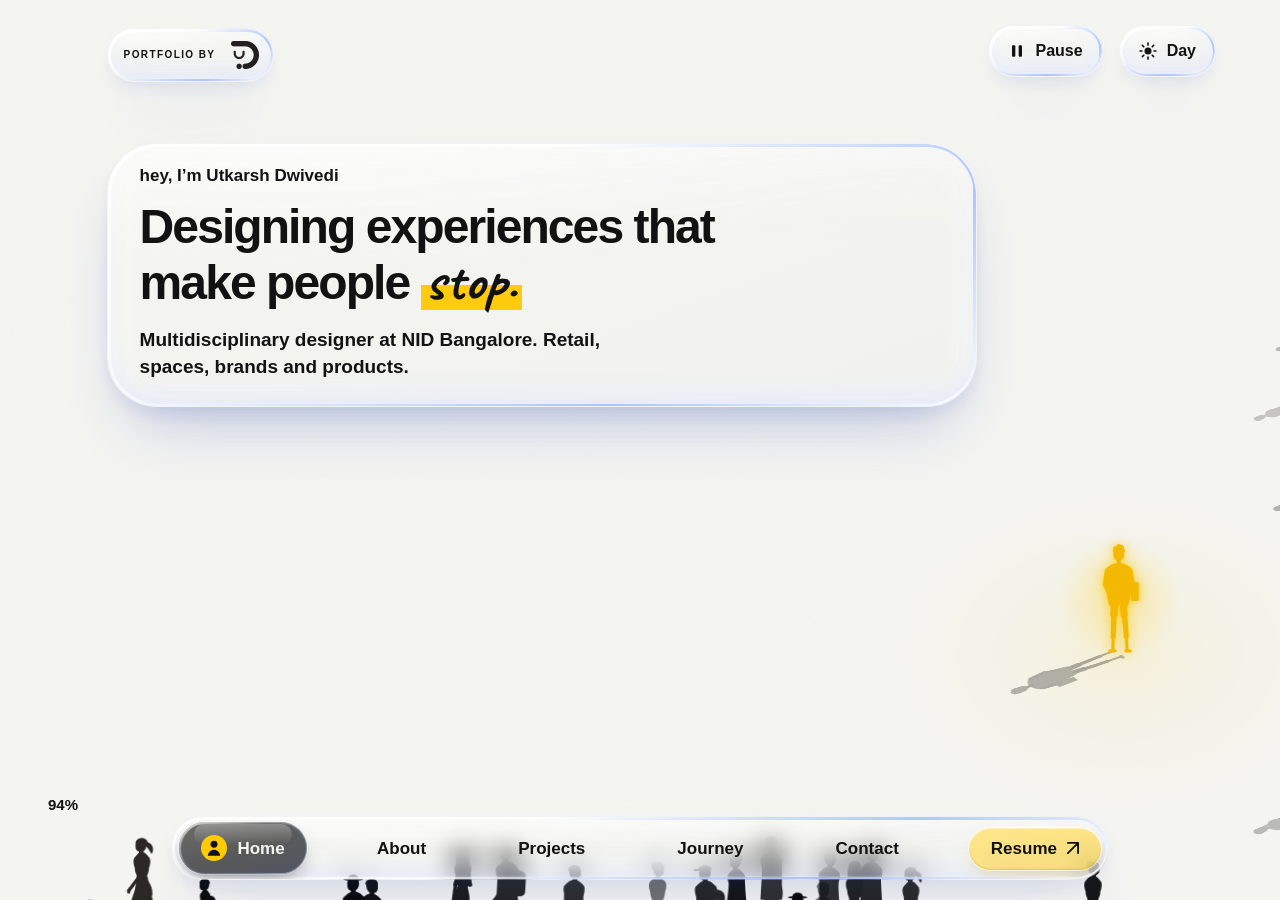
==== commit 8ef6b222: "Home is the crowd intro only; dock links to About sections with sliding dark glass pill; Let's conne" ====
--- a/index.html
+++ b/index.html
@@ -15,7 +15,7 @@
   --ground:#f4f4f1;--ground-2:#e9e9e5;--ink:#121212;--ink-2:#4a4a47;--line:rgba(18,18,18,.16);
   --night:#141413;--night-2:#1d1d1b;--night-line:rgba(244,244,241,.14);--night-ink:#f4f4f1;--night-ink-2:#a9a9a3;
   --yellow:#ffcb05;--glow:255,200,0;--on-glow:#121212;
-  --display:'Geist','Helvetica Neue',Arial,sans-serif;--head:'Unbounded','Arial Black','Helvetica Neue',sans-serif;
+  --display:"Helvetica Neue",Helvetica,Arial,sans-serif;--head:"Helvetica Neue",Helvetica,Arial,sans-serif;
   --wrap:1280px;--gut:clamp(18px,4vw,48px);
   --ease:cubic-bezier(.2,.8,.2,1);
   color-scheme:light;box-sizing:border-box;
@@ -188,13 +188,13 @@
   background:repeating-linear-gradient(to bottom,transparent 0 calc(var(--rule) - 1px),rgba(0,0,0,.3) calc(var(--rule) - 1px) var(--rule)) 0 40px/100% calc(100% - 40px) no-repeat}
 .hand{font-family:var(--hand);font-weight:700;font-style:normal}
 .hl{background:linear-gradient(transparent 55%,var(--yellow) 55% 92%,transparent 92%);padding:0 .06em;-webkit-box-decoration-break:clone;box-decoration-break:clone}
-.intro h1{font:700 clamp(52px,11vw,84px)/.98 'Helvetica Neue',Helvetica,'Inter',Arial,sans-serif;letter-spacing:-.035em}
+.intro h1{font:700 clamp(52px,11vw,84px)/.98 var(--display);letter-spacing:-.035em}
 .intro h1>span{display:block}
 .intro h1 .hey{font-size:.615em}
 .intro h1 .hand{font-size:1.18em;letter-spacing:-.01em}
 .intro .name{position:relative;display:inline-block;white-space:nowrap}
 .intro .name .circle{position:absolute;left:-7%;top:-2%;width:114%;height:auto;pointer-events:none}
-.intro .lead{font:600 clamp(18px,2.6vw,22px)/1.32 'Inter',var(--display);margin:40px 0 0;max-width:36em}
+.intro .lead{font:600 clamp(18px,2.6vw,22px)/1.32 var(--display);margin:40px 0 0;max-width:36em}
 .intro .lead .hand{font-size:1.1em;line-height:1}
 .intro .lead strong.hand{font-size:1.18em}
 .intro .lead .hl-red{background:linear-gradient(transparent 50%,rgba(255,107,74,.5) 50% 92%,transparent 92%);-webkit-box-decoration-break:clone;box-decoration-break:clone}
@@ -205,11 +205,11 @@
 .intro .facts::before{content:"";position:absolute;top:0;left:calc(-1*var(--gut));right:calc(-1*var(--gut));height:1px;background:var(--ink)}
 .intro .facts h3{font:700 30px/.98 var(--hand);letter-spacing:-.01em;margin:0 0 18px}
 .intro .facts h3 span{background:linear-gradient(transparent 55%,var(--yellow) 55% 100%);padding:0 .08em}
-.intro .facts p{margin:0;font:600 16px/1.45 'Inter',var(--display)}
+.intro .facts p{margin:0;font:600 16px/1.45 var(--display)}
 .intro .facts mark{background:rgba(47,127,216,.2);color:inherit;padding:0 .12em;border-radius:1px;-webkit-box-decoration-break:clone;box-decoration-break:clone}
 .intro .find{position:relative;z-index:2;margin:36px 0 0}
 .intro .kw{gap:12px}
-.intro .kw button{font:600 15px/1 'Geist',var(--display);padding:12px 16px;border-radius:50px;border:1px solid rgba(255,255,255,.75);justify-content:center;white-space:nowrap;
+.intro .kw button{font:600 15px/1 var(--display);padding:12px 16px;border-radius:50px;border:1px solid rgba(255,255,255,.75);justify-content:center;white-space:nowrap;
   background:linear-gradient(164deg,rgba(255,255,255,.62) 0%,rgba(255,255,255,.28) 71%);-webkit-backdrop-filter:blur(8px);backdrop-filter:blur(8px);
   box-shadow:0 12px 16px -6px rgba(18,18,18,.28),inset 0 1px 0 rgba(255,255,255,.9)}
 .intro .kw button:hover{background:var(--yellow);color:var(--ink);border-color:var(--yellow)}
@@ -315,20 +315,20 @@
 .fly-in i::after{content:"";position:absolute;left:50%;top:4px;width:2px;height:6px;background:currentColor;transform:translateX(-50%);animation:drip 1.6s var(--ease) infinite}
 @media (max-width:640px){.fly-in{bottom:calc(80px + env(safe-area-inset-bottom,0px));font-size:14px;padding:10px 16px}}
 /* ---------- home, as laid out in Figma ---------- */
-.street,.street .chip,.street .bubble{font-family:'Inter',var(--display)}
+.street,.street .chip,.street .bubble{font-family:var(--display)}
 .badge2{position:absolute;z-index:5;left:clamp(16px,8.33vw,120px);top:calc(28px + env(safe-area-inset-top,0px));display:flex;align-items:center;gap:16px;padding:12px 14px 12px 16px;border-radius:50px;
   background:rgba(255,255,255,.40);
   background:linear-gradient(135deg,rgba(255,255,255,.48) 0%,rgba(255,255,255,.32) 100%);
   border:1.5px solid rgba(255,255,255,.78);
   box-shadow:0 12px 28px -6px rgba(0,0,0,.08),inset 0 1.5px 1.5px 0 rgba(255,255,255,1),inset 0 -1px 1px 0 rgba(255,255,255,.35),inset 0 0 16px rgba(255,255,255,.2)}
-.badge2 span{font:600 10px/1 'Inter',sans-serif;letter-spacing:.14em}
+.badge2 span{font:600 10px/1 var(--display);letter-spacing:.14em}
 .badge2 img{width:28px;height:28px;display:block}
 .night .badge2 img{filter:invert(1)}
 .street .hero-copy{left:clamp(16px,8.33vw,120px);top:calc(clamp(88px,15.9vh,143px) + env(safe-area-inset-top,0px));max-width:none;width:min(870px,calc(100vw - 2*clamp(16px,8.33vw,120px)));padding:22px 32px 26px 32px;border-radius:50px;pointer-events:none}
-.street .hero-copy .hey{font:600 17px/1.2 'Inter',sans-serif;margin:0 0 16px;text-shadow:none;display:block}
-.street .hero-copy .big{font:700 clamp(32px,3.75vw,54px)/1.04 'Helvetica Neue',Helvetica,'Inter',Arial,sans-serif;letter-spacing:-.04em;max-width:700px;text-shadow:none}
+.street .hero-copy .hey{font:600 17px/1.2 var(--display);margin:0 0 16px;text-shadow:none;display:block}
+.street .hero-copy .big{font:700 clamp(32px,3.75vw,54px)/1.04 var(--display);letter-spacing:-.04em;max-width:700px;text-shadow:none}
 .street .hero-copy .big mark{font-family:'Caveat',cursive;font-weight:700;font-size:1.18em;letter-spacing:0;background:linear-gradient(transparent 56%,rgba(var(--glow),.95) 56% 92%,transparent 92%);padding:0 .08em;color:inherit}
-.street .hero-copy .sub{font:500 19px/1.4 'Inter',sans-serif;margin:16px 0 0;max-width:470px;text-shadow:none}
+.street .hero-copy .sub{font:500 19px/1.4 var(--display);margin:16px 0 0;max-width:470px;text-shadow:none}
 .night .street .hero-copy .big mark,.night .hero-copy .big mark{color:#121212;background:var(--yellow);text-shadow:none;border-radius:6px}
 .street .ctrls{top:calc(25px + env(safe-area-inset-top,0px));right:clamp(16px,5vw,72px);gap:16px}
 .street .chip{height:52px;border-radius:26px;padding:0 19px 0 18px;gap:9px;font-size:16px;font-weight:600;
@@ -465,6 +465,37 @@
   .bubble{font-size:13.5px}
 }
 @media (prefers-reduced-motion: reduce){*{animation:none!important;transition-duration:.01ms!important}}
+
+/* dock: glass pill slides to the current / hovered item; Resume is glass with a yellow tint */
+nav.dock{isolation:isolate}
+nav.dock a{position:relative;z-index:1;background:transparent!important;transition:color .3s ease}
+nav.dock a:not(.cta){color:#121212!important}nav.dock a.at:not(.cta){color:#f4f4f1!important}
+nav.dock a.cta{color:#121212!important;background:linear-gradient(160deg,rgba(255,226,110,.78),rgba(255,203,5,.5))!important;
+  box-shadow:inset 0 1.5px 1px rgba(255,255,255,.9),inset 0 -1px 2px rgba(200,150,0,.35),0 0 0 1px rgba(255,255,255,.6),0 8px 18px -8px rgba(200,150,0,.45);
+  -webkit-backdrop-filter:blur(8px);backdrop-filter:blur(8px);transition:transform .2s cubic-bezier(.22,1,.36,1),box-shadow .2s}
+nav.dock a.cta:active{transform:scale(.96)}
+.dock-ind{position:absolute;z-index:0;left:0;top:50%;height:calc(100% - 10px);width:0;border-radius:999px;pointer-events:none;opacity:0;
+  transform:translate(0,-50%);
+  background:linear-gradient(160deg,rgba(58,58,56,.72) 0%,rgba(12,12,12,.66) 55%,rgba(24,28,46,.72) 100%);
+  -webkit-backdrop-filter:blur(14px) saturate(170%) brightness(.85);backdrop-filter:blur(14px) saturate(170%) brightness(.85);
+  box-shadow:inset 0 1px 1px rgba(255,255,255,.35),inset 0 -1px 2px rgba(255,255,255,.08),0 0 0 1px rgba(255,255,255,.18),0 10px 22px -8px rgba(0,0,0,.45);
+  transition:transform .5s cubic-bezier(.22,1,.36,1),width .5s cubic-bezier(.22,1,.36,1),opacity .25s ease}
+.dock-ind::before{content:"";position:absolute;inset:0;border-radius:inherit;padding:1.5px;pointer-events:none;background:linear-gradient(150deg,rgba(255,255,255,.75),rgba(255,255,255,.08) 40%,rgba(160,185,255,.35) 75%,rgba(255,255,255,.55));-webkit-mask:linear-gradient(#000 0 0) content-box,linear-gradient(#000 0 0);-webkit-mask-composite:xor;mask-composite:exclude}
+.dock-ind::after{content:"";position:absolute;left:12%;right:12%;top:2px;height:40%;border-radius:999px;background:linear-gradient(rgba(255,255,255,.28),rgba(255,255,255,0));pointer-events:none}
+nav.dock a{transition:color .35s cubic-bezier(.22,1,.36,1)!important}
+.night .dock-ind,:root[data-theme="dark"] .dock-ind{background:linear-gradient(160deg,rgba(255,255,255,.3),rgba(180,200,255,.12));
+  box-shadow:inset 0 1px 1px rgba(255,255,255,.5),0 0 0 1px rgba(255,255,255,.25),0 8px 18px -8px rgba(0,0,0,.6)}
+.night nav.dock a:not(.cta),:root[data-theme="dark"] nav.dock a:not(.cta){color:#f4f4f1!important}
+@media (max-width:1040px){nav.dock a{padding-left:12px!important;padding-right:12px!important}nav.dock a[data-nav="top"],nav.dock a.cta{min-width:0!important}}
+@media (max-width:640px){nav.dock a{padding-left:7px!important;padding-right:7px!important;font-size:12px!important}nav.dock .me-ic,nav.dock .arr{display:none}}
+@media (prefers-reduced-motion:reduce){.dock-ind{transition:opacity .2s ease}}
+@media (prefers-reduced-transparency:reduce){.dock-ind{background:#fff;-webkit-backdrop-filter:none;backdrop-filter:none}}
+
+/* type: only Helvetica Neue Bold, plus Figma Hand Bold for the handwritten bits */
+@font-face{font-family:"HN Bold";src:local("Helvetica Neue Bold"),local("HelveticaNeue-Bold");font-weight:700}
+@font-face{font-family:"Figma Hand";src:local("Figma Hand Bold"),local("FigmaHand-Bold"),local("Figma Hand");font-weight:700}
+body,body *{font-family:"HN Bold","Helvetica Neue",Helvetica,Arial,sans-serif!important;font-weight:700!important}
+.street .hero-copy .big mark,.m h1 em,.lc-note small{font-family:"Figma Hand","Caveat",cursive!important}
 </style>
 </head>
 <body>
@@ -480,7 +511,7 @@
     <button class="glass chip" id="playBtn" type="button" aria-pressed="false" aria-label="Pause the crowd"><span class="ic"><svg viewBox="0 0 24 24" aria-hidden="true"><rect x="6" y="5" width="4" height="14" rx="1.2"/><rect x="14" y="5" width="4" height="14" rx="1.2"/></svg></span><span class="lb">Pause</span></button>
     <button class="glass chip" id="themeBtn" type="button" aria-pressed="false" aria-label="Switch to night"><span class="ic"><svg viewBox="0 0 24 24" aria-hidden="true"><circle cx="12" cy="12" r="4.2"/><g stroke="currentColor" stroke-width="2" stroke-linecap="round"><path d="M12 2.5v2.2M12 19.3v2.2M2.5 12h2.2M19.3 12h2.2M5.3 5.3l1.6 1.6M17.1 17.1l1.6 1.6M5.3 18.7l1.6-1.6M17.1 6.9l1.6-1.6"/></g></svg></span><span class="lb">Day</span></button>
   </div>
-  <nav class="glass dock" aria-label="Sections"><a href="#top" data-nav="top" aria-current="page"><svg class="me-ic" viewBox="0 0 24 24" aria-hidden="true"><circle cx="12" cy="12" r="12" fill="#ffcb05"/><circle cx="12" cy="8.6" r="3.2" fill="#121212"/><path d="M6.2 19.2c.6-3.6 2.9-5.6 5.8-5.6s5.2 2 5.8 5.6" fill="#121212"/></svg>Home</a><a href="#journey" data-nav="journey">Journey</a><a href="#work" data-nav="work">Work</a><a href="about.html" data-nav="about">About</a><a href="#contact" data-nav="contact">Contact</a><a href="#resume" data-nav="resume" class="cta">Resume<svg class="arr" viewBox="0 0 13 13" aria-hidden="true"><path d="M12 12V1H1M1 12 12 1" fill="none" stroke="currentColor" stroke-width="2" stroke-linecap="round" stroke-linejoin="round"/></svg></a></nav>
+  <nav class="glass dock" aria-label="Sections"><a href="#top" data-nav="top" aria-current="page"><svg class="me-ic" viewBox="0 0 24 24" aria-hidden="true"><circle cx="12" cy="12" r="12" fill="#ffcb05"/><circle cx="12" cy="8.6" r="3.2" fill="#121212"/><path d="M6.2 19.2c.6-3.6 2.9-5.6 5.8-5.6s5.2 2 5.8 5.6" fill="#121212"/></svg>Home</a><a href="about.html" data-nav="about">About</a><a href="about.html#projects" data-nav="projects">Projects</a><a href="about.html#journey" data-nav="journey">Journey</a><a href="about.html#contact" data-nav="contact">Contact</a><a href="about.html#contact" data-nav="resume" class="cta">Resume<svg class="arr" viewBox="0 0 13 13" aria-hidden="true"><path d="M12 12V1H1M1 12 12 1" fill="none" stroke="currentColor" stroke-width="2" stroke-linecap="round" stroke-linejoin="round"/></svg></a></nav>
   <span class="loader" aria-live="polite"><span id="pct">0</span>%</span>
   <button class="bubble glass" id="bubble" type="button" aria-label="Hi, I’m Utkarsh. Choose me to know more.">
     <span class="l1" aria-hidden="true"></span><span class="l2" aria-hidden="true"></span>
@@ -488,158 +519,6 @@
 </section>
 <div class="flash" id="flash"></div>
 
-<div id="site">
-  <nav class="glass dock" aria-label="Sections"><a href="#top" data-nav="top"><svg class="me-ic" viewBox="0 0 24 24" aria-hidden="true"><circle cx="12" cy="12" r="12" fill="#ffcb05"/><circle cx="12" cy="8.6" r="3.2" fill="#121212"/><path d="M6.2 19.2c.6-3.6 2.9-5.6 5.8-5.6s5.2 2 5.8 5.6" fill="#121212"/></svg>Home</a><a href="#journey" data-nav="journey">Journey</a><a href="#work" data-nav="work">Work</a><a href="about.html" data-nav="about">About</a><a href="#contact" data-nav="contact">Contact</a><a href="#resume" data-nav="resume" class="cta">Resume<svg class="arr" viewBox="0 0 13 13" aria-hidden="true"><path d="M12 12V1H1M1 12 12 1" fill="none" stroke="currentColor" stroke-width="2" stroke-linecap="round" stroke-linejoin="round"/></svg></a></nav>
-
-  <main>
-    <section class="night maps" id="maps" aria-labelledby="maps-h">
-      <div class="wrap">
-        <div class="sec-head"><h2 id="maps-h">Choose a map</h2><p>Five kinds of ground I design on. Pick one to see where I’ve played it.</p></div>
-        <div class="map-grid" id="mapGrid" role="group" aria-label="Design disciplines"></div>
-        <div class="map-detail" id="mapDetail" aria-live="polite"></div>
-      </div>
-    </section>
-
-    <section class="night loadout" id="loadout" aria-labelledby="load-h">
-      <div class="wrap">
-        <div class="sec-head"><h2 id="load-h">Loadout</h2><p>The tools I carry into every project.</p></div>
-        <div class="slots" id="slots"></div>
-      </div>
-    </section>
-
-    <section class="fly" id="journey" aria-labelledby="jr-h">
-      <div class="fly-stage">
-        <canvas id="flyCanvas" aria-hidden="true"></canvas>
-        <div class="fly-head"><h2 id="jr-h">The route so far</h2><p>Scroll to walk it with me.</p></div>
-        <div class="fly-tags" id="flyTags"></div>
-        <div class="glass fly-card" id="flyCard" aria-live="polite"></div>
-        <div class="fly-dots" id="flyDots" role="group" aria-label="Jump to a stop"></div>
-        <div class="glass fly-hint" id="flyHint"><i aria-hidden="true"></i>scroll to fly along</div>
-      </div>
-    </section>
-<section class="work" id="work" aria-labelledby="work-h">
-    <div class="wrap">
-      <div class="work-head">
-        <h2 id="work-h">Selected work</h2>
-        <div class="filters" id="kwWork" role="group" aria-label="Filter projects by discipline"></div>
-      </div>
-      <ul class="list" id="list">
-        <li class="proj" data-tags="brand visual content deck">
-          <button class="row" type="button" aria-expanded="false" aria-controls="p1">
-            <span class="t">Suto Katha</span><span class="hook">A Kantha brand built with the women who stitch it</span>
-            <span class="meta"></span><span class="yr">2026</span>
-          </button>
-          <div class="detail" id="p1" role="region"><div><div class="detail-in">
-            <div class="slot-img">Add the rebrand campaign and workshop photos here</div>
-            <div>
-              <p>Craft Studio is a Kantha and Batik social enterprise in the Sundarbans. I rebuilt it as Suto Katha (suto means thread, katha means story): brand purpose, personas, visual identity and the Instagram launch campaign.</p>
-              <p>I ran a three-day digital workshop in Hingalganj, teaching women artisans to shoot, edit and post their own work, and developed “Seen Through Touch”, a campaign for a line co-created with visually impaired artisans.</p>
-              <div class="tags"><span>Freelance</span><span>Identity</span><span>Campaign</span><span>Workshop</span><span>Packaging research</span></div>
-            </div>
-          </div></div></div>
-        </li>
-        <li class="proj" data-tags="retail space fixture product experience">
-          <button class="row" type="button" aria-expanded="false" aria-controls="p2">
-            <span class="t">The fish store</span><span class="hook">A store that tells new buyers what nobody told me</span>
-            <span class="meta"></span><span class="yr">2026</span>
-          </button>
-          <div class="detail" id="p2" role="region"><div><div class="detail-in">
-            <div class="slot-img">Add store visit photos, sketches and fixture renders here</div>
-            <div>
-              <p>Nobody told me that betta fish fight and need separate jars. Visiting ornamental fish stores, I found fish priced from ₹50 to lakhs with missing labels and no guidance on feeding or care.</p>
-              <p>This NID design project builds a buying experience that connects people with the fish, and a fixture with tanks that are easy to keep clean, because dirty water is what makes fish sick.</p>
-              <div class="tags"><span>NID design project</span><span>In progress</span><span>Store</span><span>Fixture</span></div>
-            </div>
-          </div></div></div>
-        </li>
-        <li class="proj" data-tags="retail space content visual">
-          <button class="row" type="button" aria-expanded="false" aria-controls="p3">
-            <span class="t">Anucriti</span><span class="hook">A Kolkata boutique finding its voice in Bangalore</span>
-            <span class="meta"></span><span class="yr">2026</span>
-          </button>
-          <div class="detail" id="p3" role="region"><div><div class="detail-in">
-            <div class="slot-img">Add the store, flyers and The Anucriti Show stills here</div>
-            <div>
-              <p>I designed a small boutique store for Anucriti and built its social presence from scratch: account audit, brand-matched flyers, a rollout plan and a content calendar woven around Bengali and Karnataka festivals.</p>
-              <p>I also shaped The Anucriti Show, unscripted conversations with customers, designing its intro and editing the episodes.</p>
-              <div class="tags"><span>Freelance</span><span>Store</span><span>Content strategy</span><span>Video</span></div>
-            </div>
-          </div></div></div>
-        </li>
-        <li class="proj" data-tags="brand">
-          <button class="row" type="button" aria-expanded="false" aria-controls="p4">
-            <span class="t">Broker Dekho</span><span class="hook">See the house, not the broker</span>
-            <span class="meta"></span><span class="yr">2026</span>
-          </button>
-          <div class="detail" id="p4" role="region"><div><div class="detail-in">
-            <div class="slot-img">Add campaign key visuals and the strategy board here</div>
-            <div>
-              <p>A campaign for NoBroker’s move into the Tricity: Chandigarh, Mohali and Panchkula. People there trust local brokers and word of mouth, so the brand had to earn trust and awareness from zero on a tight budget.</p>
-              <p>Working as the design agency in a three-person team, I planned the campaign against real acquisition targets set by the client side.</p>
-              <div class="tags"><span>NID class project</span><span>Campaign</span><span>Strategy</span></div>
-            </div>
-          </div></div></div>
-        </li>
-        <li class="proj" data-tags="brand deck">
-          <button class="row" type="button" aria-expanded="false" aria-controls="p5">
-            <span class="t">Yash Logistics</span><span class="hook">A spice exporter’s trucks, put to new work</span>
-            <span class="meta"></span><span class="yr">2026</span>
-          </button>
-          <div class="detail" id="p5" role="region"><div><div class="detail-in">
-            <div class="slot-img">Add the roadmap and key deck slides here</div>
-            <div>
-              <p>Yash Export has shipped spices since 1970 and runs trucks and drivers across port cities. I built the roadmap and pitch deck for Yash Logistics, a packers and movers brand using that fleet.</p>
-              <p>The plan includes a competitor analysis and answers the problems from the family’s earlier attempt at this market.</p>
-              <div class="tags"><span>Freelance</span><span>Strategy</span><span>Presentation</span></div>
-            </div>
-          </div></div></div>
-        </li>
-        <li class="proj" data-tags="visual">
-          <button class="row" type="button" aria-expanded="false" aria-controls="p6">
-            <span class="t">Layered Interpretations</span><span class="hook">People and a no-parking sign</span>
-            <span class="meta"></span><span class="yr">2026</span>
-          </button>
-          <div class="detail" id="p6" role="region"><div><div class="detail-in">
-            <div class="slot-img">Add the photo series here</div>
-            <div>
-              <p>A photo series on how people build a small world of activity around a sign that tells them not to stay there.</p>
-              <div class="tags"><span>NID, Science and Liberal Arts</span><span>Photography</span></div>
-            </div>
-          </div></div></div>
-        </li>
-        <li class="proj" data-tags="visual brand">
-          <button class="row" type="button" aria-expanded="false" aria-controls="p7">
-            <span class="t">ClotheQ</span><span class="hook">My own label for t-shirt graphics</span>
-            <span class="meta"></span><span class="yr">Ongoing</span>
-          </button>
-          <div class="detail" id="p7" role="region"><div><div class="detail-in">
-            <div class="slot-img">Add t-shirt graphics and mockups here</div>
-            <div>
-              <p>A personal label where I design graphics for t-shirts, from first sketch to final print.</p>
-              <div class="tags"><span>Personal</span><span>Graphics</span></div>
-            </div>
-          </div></div></div>
-        </li>
-      </ul>
-      <p class="empty" id="empty" hidden>Nothing in this filter yet. Try All.</p>
-    </div>
-  </section>
-<section class="contact" id="contact" aria-labelledby="contact-h">
-    <div class="wrap">
-      <h2 id="contact-h">Let’s make something people stop for.</h2>
-      <p>I take on retail and space design, brand and content work, and collaborations with studios and teams. I’m also open to my NID Graduation Project.</p>
-      <a class="btn" href="mailto:you@example.com">Write to me</a>
-      <div class="links">
-        <a href="#" aria-label="LinkedIn (link to be added)">LinkedIn</a>
-        <a href="#" aria-label="Instagram (link to be added)">Instagram</a>
-        <a href="#" aria-label="Behance (link to be added)">Behance</a>
-        <a href="#" aria-label="Résumé (link to be added)">Résumé</a>
-      </div>
-      <footer><span>u.design by Utkarsh, 2026</span><span>Clients include Suto Katha, Anucriti, Yash Exports and Sattva Mind Clinic</span></footer>
-    </div>
-  </section>
-  </main>
-</div>
 <script>
 (()=>{
 /* ================= sprites: realistic silhouettes with a charcoal edge ================= */
@@ -956,11 +835,7 @@
     wipe(flashInk,0,620);
     const a=wipe(flash,230,620);
     a.onfinish=()=>{
-      if(!dest||dest==='about'){location.href='about.html';return;}
-      document.body.classList.add('entered');running=false;scrollTo(0,0);layoutRoute();if(dest&&dest!=='about'){const el=document.getElementById(dest);if(el)el.scrollIntoView();}onScroll();
-      (document.getElementById(dest)||document.getElementById('maps')).focus({preventScroll:true});
-      flashInk.getAnimations().forEach(x=>x.cancel());
-      flash.animate([{opacity:1,clipPath:'circle(150% at 50% 50%)'},{opacity:0,clipPath:'circle(150% at 50% 50%)'}],{duration:RM?1:650,delay:100,fill:'forwards'});
+      location.href='about.html'+(dest&&dest!=='about'?'#'+dest:'');
     };
   },RM?0:950);
 }
@@ -982,17 +857,12 @@
   themeBtn.querySelector('.ic').innerHTML=night?MOON:SUN;themeBtn.querySelector('.lb').textContent=night?'Night':'Day';});
 // docks: on the street every link walks you in; inside, links scroll and Home walks you back out
 street.querySelectorAll('.dock a').forEach(a=>a.addEventListener('click',e=>{e.preventDefault();e.stopPropagation();const t=a.dataset.nav;if(t==='top')return;enter(t==='resume'?'contact':t);}));
-document.querySelectorAll('#site .dock a').forEach(a=>a.addEventListener('click',e=>{e.preventDefault();const t=a.dataset.nav;
-  if(t==='top'){leave();return;}if(t==='about'){location.href='about.html';return;}const el=document.getElementById(t==='resume'?'contact':t);if(el)el.scrollIntoView({behavior:RM?'auto':'smooth'});}));
-const siteLinks=[...document.querySelectorAll('#site .dock a')];
-const spy=new IntersectionObserver(es=>{es.forEach(en=>{if(en.isIntersecting){const id=en.target.id;siteLinks.forEach(a=>a.classList.toggle('on',a.dataset.nav===id||(id==='maps'||id==='loadout')&&a.dataset.nav==='about'));}});},{rootMargin:'-45% 0px -50% 0px'});
-['about','maps','loadout','journey','work','contact'].forEach(id=>{const el=document.getElementById(id);if(el)spy.observe(el);});
 ['hero-copy','ctrls','badge2'].forEach(c=>{const el=street.querySelector('.'+c);el.addEventListener('click',e=>e.stopPropagation());});
 street.addEventListener('click',e=>{const r=street.getBoundingClientRect();if(heroHit(e.clientX-r.left,e.clientY-r.top))enter();});
 function mv(e){const r=street.getBoundingClientRect(),x=e.clientX-r.left,y=e.clientY-r.top;P.tx=x;P.ty=y;P.last=performance.now();
   street.style.cursor=heroHit(x,y)?'pointer':'default';}
 street.addEventListener('pointermove',mv,{passive:true});street.addEventListener('pointerdown',mv,{passive:true});
-addEventListener('resize',()=>{resize();if(document.body.classList.contains('entered'))layoutRoute();});
+addEventListener('resize',resize);
 
 let last=performance.now(),shown=-1;
 function frame(now){
@@ -1003,158 +873,26 @@
   if(running){update(dt,now);draw(now);if(state==='street')placeBubble();}
   requestAnimationFrame(frame);
 }
-/* ================= the site ================= */
-// maps
-const MAPS=[
-  {nm:'Retail & Spaces',terrain:'Stores, fixtures, displays and the walk through them',
-   desc:'I start with store visits and watch how people actually shop, then design the fixtures and moments that make them stop and understand.',
-   played:['The fish store, NID design project','Anucriti boutique, Bangalore']},
-  {nm:'Brand & Content',terrain:'Names, identities, calendars and campaigns',
-   desc:'I give small brands a clear voice: what they’re called, how they look, what they post and when.',
-   played:['Suto Katha rebrand and launch','Anucriti social presence','Broker Dekho campaign']},
-  {nm:'Products',terrain:'Objects shaped around how people use them',
-   desc:'Trained as a product designer, I care about how a thing is held, cleaned, carried and kept.',
-   played:['B.Des in Product Design, UPID','Easy-clean tank fixture, fish store']},
-  {nm:'UI, UX & Experience',terrain:'Screens, journeys and interactive pieces',
-   desc:'I design screens as one part of a bigger experience, from the first moment to the last.',
-   played:['This website','Unity AR and VR experiments']},
-  {nm:'Decks & Presentations',terrain:'Pitches, proposals and workshop decks',
-   desc:'I turn plans into decks that are easy to follow and easy to say yes to.',
-   played:['Yash Logistics pitch deck','Digital Didi workshop deck','Suto Katha campaign decks']}
-];
-function terrain(sd){
-  seed(sd*7919+3);let o='<svg viewBox="0 0 200 130" aria-hidden="true">';
-  for(let x=20;x<200;x+=20)o+=`<line x1="${x}" y1="0" x2="${x}" y2="130" stroke="rgba(244,244,241,.05)"/>`;
-  for(let y=20;y<130;y+=20)o+=`<line x1="0" y1="${y}" x2="200" y2="${y}" stroke="rgba(244,244,241,.05)"/>`;
-  const hills=[];for(let h=0;h<3;h++)hills.push({x:30+R()*140,y:25+R()*80,r:26+R()*26,a:R()*6,b:R()*6});
-  for(const h of hills)for(let k=6;k>=1;k--){let d='';const rr=h.r*k/6;
-    for(let i=0;i<=36;i++){const a=i/36*TAU,m=1+.2*Math.sin(a*2+h.a)+.1*Math.sin(a*3+h.b+k*.3);d+=(i?'L':'M')+(h.x+Math.cos(a)*rr*m).toFixed(1)+' '+(h.y+Math.sin(a)*rr*m*.75).toFixed(1);}
-    o+=`<path d="${d}Z" fill="none" stroke="rgba(244,244,241,${(.1+k*.035).toFixed(2)})" stroke-width="1"/>`;}
-  const a=hills[0],b=hills[1];
-  o+=`<path d="M8 ${120} Q ${b.x} ${b.y+30} ${a.x} ${a.y}" fill="none" stroke="rgba(255,203,5,.55)" stroke-width="1.4" stroke-dasharray="3 4"/>`;
-  o+=`<circle cx="${a.x}" cy="${a.y}" r="7" fill="rgba(255,203,5,.2)"/><circle cx="${a.x}" cy="${a.y}" r="3.2" fill="#ffcb05"/></svg>`;
-  return o;
-}
-const grid=document.getElementById('mapGrid'),det=document.getElementById('mapDetail');
-MAPS.forEach((m,i)=>{const b=document.createElement('button');b.type='button';b.className='map';b.setAttribute('aria-pressed',i===0);
-  b.innerHTML=terrain(i+1)+`<span class="meta"><span class="code">MAP 0${i+1}</span><span class="nm">${m.nm}</span></span>`;
-  b.addEventListener('click',()=>pickMap(i));grid.appendChild(b);});
-function pickMap(i){const m=MAPS[i];[...grid.children].forEach((b,j)=>b.setAttribute('aria-pressed',i===j));
-  det.innerHTML=`<div><h3>${m.nm}</h3><div class="terrain">${m.terrain}</div><p>${m.desc}</p></div><div><h4>Where I’ve played it</h4><ul>${m.played.map(p=>`<li>${p}</li>`).join('')}</ul></div>`;
-  det.classList.remove('swap');void det.offsetWidth;det.classList.add('swap');}
-pickMap(0);
-
-// loadout
-const LOGOS={"Figma": "M15.852 8.981h-4.588V0h4.588c2.476 0 4.49 2.014 4.49 4.49s-2.014 4.491-4.49 4.491zM12.735 7.51h3.117c1.665 0 3.019-1.355 3.019-3.019s-1.355-3.019-3.019-3.019h-3.117V7.51zm0 1.471H8.148c-2.476 0-4.49-2.014-4.49-4.49S5.672 0 8.148 0h4.588v8.981zm-4.587-7.51c-1.665 0-3.019 1.355-3.019 3.019s1.354 3.02 3.019 3.02h3.117V1.471H8.148zm4.587 15.019H8.148c-2.476 0-4.49-2.014-4.49-4.49s2.014-4.49 4.49-4.49h4.588v8.98zM8.148 8.981c-1.665 0-3.019 1.355-3.019 3.019s1.355 3.019 3.019 3.019h3.117V8.981H8.148zM8.172 24c-2.489 0-4.515-2.014-4.515-4.49s2.014-4.49 4.49-4.49h4.588v4.441c0 2.503-2.047 4.539-4.563 4.539zm-.024-7.51a3.023 3.023 0 0 0-3.019 3.019c0 1.665 1.365 3.019 3.044 3.019 1.705 0 3.093-1.376 3.093-3.068v-2.97H8.148zm7.704 0h-.098c-2.476 0-4.49-2.014-4.49-4.49s2.014-4.49 4.49-4.49h.098c2.476 0 4.49 2.014 4.49 4.49s-2.014 4.49-4.49 4.49zm-.097-7.509c-1.665 0-3.019 1.355-3.019 3.019s1.355 3.019 3.019 3.019h.098c1.665 0 3.019-1.355 3.019-3.019s-1.355-3.019-3.019-3.019h-.098z", "Framer": "M4 0h16v8h-8zM4 8h8l8 8H4zM4 16h8v8z", "Rhino": "M6.823 3.103c-.1 0-.213.006-.34.017-.511.044-1.25.18-1.802.329a6.269 6.269 0 0 0-1.15.42c-.231.112-.33.178-.354.273-.023.094.028.217.16.436s.346.533.535.961c.19.428.356.97.361 1.651.006.68-.149 1.5-.245 1.962-.096.462-.133.568-.227.618-.094.05-.245.044-.525-.021-.281-.065-.69-.187-1.1-.259-.41-.072-.819-.093-1.122-.038-.304.056-.504.189-.645.369-.14.18-.224.406-.282.75A6.957 6.957 0 0 0 0 11.687c.005.317.047.49.136.584.088.094.223.109.492.054s.672-.18 1.224-.215a6.302 6.302 0 0 1 1.94.202c.685.182 1.353.49 1.95.93.598.438 1.127 1.007 1.566 1.593.438.586.787 1.189 1.004 1.541.217.353.304.455.372.42.068-.035.117-.207.145-.417a3.141 3.141 0 0 0-.02-.848 7.467 7.467 0 0 0-.32-1.365 5.617 5.617 0 0 0-.495-1.018c-.146-.247-.241-.408-.245-.51-.004-.103.085-.148.51-.315.424-.167 1.185-.457 1.958-.808.772-.351 1.556-.764 2.042-1.106.486-.341.674-.61.724-.937.05-.326-.039-.71-.16-1.076a6.93 6.93 0 0 0-.529-1.193A13.696 13.696 0 0 0 11.28 5.6a9.187 9.187 0 0 0-1.1-1.236c-.282-.255-.421-.31-.51-.29-.09.02-.131.115-.168.47-.037.356-.07.973-.144 1.559a7.468 7.468 0 0 1-.432 1.773 12.543 12.543 0 0 1-.99 1.982c-.388.64-.803 1.212-1.054 1.462-.25.25-.336.18-.477.064l-.486-.4c-.15-.125-.253-.213-.273-.293-.02-.08.045-.15.27-.448.227-.299.615-.825.96-1.478a7.75 7.75 0 0 0 .796-2.282 10.1 10.1 0 0 0 .095-2.338c-.044-.564-.124-.77-.306-.896-.137-.095-.332-.146-.638-.146zm6.48 7.034h-.012c-.084.01-.192.112-.415.294a6.86 6.86 0 0 1-1.017.7c-.458.257-1.038.507-1.51.734-.47.226-.831.429-1.004.712-.172.283-.155.648.04.85.194.204.566.246.883.259.318.013.58-.002.826.087.246.09.475.285.764.516.288.23.637.498.925.561.289.063.518-.079.766-.202.249-.124.516-.23.888-.225.371.005.847.12 1.318.37.47.248.938.63 1.184.866.247.236.272.327.245.362-.028.036-.108.018-.304-.14-.196-.157-.508-.454-.917-.688-.41-.234-.916-.404-1.4-.391-.482.013-.94.21-1.23.55-.29.34-.412.822-.546 1.164-.133.341-.28.543-.47.617-.19.074-.424.02-.703-.099-.28-.12-.604-.307-.874-.442-.269-.136-.484-.22-.62-.353-.136-.132-.195-.31-.203-.571-.01-.26.032-.6.05-.853.02-.25.018-.413-.038-.56a1.079 1.079 0 0 0-.232-.35c-.07-.07-.099-.075-.113-.058-.014.017-.012.058.01.158.023.1.067.26.05.581-.019.321-.098.803-.16 1.17-.062.366-.107.618-.02.808.087.191.306.322.707.54.4.22.982.527 1.518.855.537.327 1.027.673 1.562 1.089.534.415 1.112.9 1.5 1.238.39.339.588.532.742.59.154.059.264-.018.307-.138.044-.12.023-.285-.014-.429a1.174 1.174 0 0 0-.24-.46 4.92 4.92 0 0 0-.68-.704c-.287-.243-.614-.463-.803-.614-.19-.151-.242-.233-.212-.259.03-.026.14.004.302.108.162.103.375.28.612.459.237.178.499.356.733.584.235.228.443.506.583.706.14.201.214.324.294.372.08.049.165.022.277-.05a3.03 3.03 0 0 0 .426-.355c.178-.169.398-.393.551-.633.154-.24.242-.496.299-.772.056-.276.08-.572.247-.862.167-.29.476-.574.994-1.025.518-.451 1.244-1.07 1.891-1.664.648-.595 1.216-1.165 1.696-1.802.479-.638.87-1.342 1.067-1.743.199-.4.205-.498.14-.526-.063-.027-.198.015-.61.313-.414.297-1.106.849-1.886 1.43-.781.58-1.65 1.19-2.336 1.569-.686.378-1.19.524-1.55.562-.361.037-.58-.034-.724-.11-.143-.077-.21-.158-.224-.241-.013-.084.03-.17.135-.275.106-.106.277-.232.447-.392.17-.16.338-.354.468-.556.13-.202.22-.411.261-.592.042-.181.034-.333-.04-.376-.074-.043-.215.023-.376.11-.162.086-.343.192-.593.3a2.683 2.683 0 0 1-.92.235 1.626 1.626 0 0 1-1.088-.313c-.343-.26-.635-.71-.866-1.147-.23-.438-.398-.865-.512-1.12-.108-.242-.168-.33-.246-.33zm-2.215 4.075a.422.422 0 0 0-.294.115c-.094.086-.145.2-.034.338.112.137.385.297.636.469.252.172.481.357.666.42.184.064.323.006.402-.096.08-.102.1-.247-.003-.404-.103-.157-.327-.325-.564-.481-.238-.157-.488-.302-.681-.346a.574.574 0 0 0-.128-.015zm.252.208c.025 0 .053.003.083.01.118.026.272.115.418.211.145.096.283.2.333.289.05.089.014.163-.048.216a.255.255 0 0 1-.247.053c-.1-.031-.216-.126-.36-.219-.145-.093-.319-.184-.387-.268-.068-.084-.031-.162.029-.218a.26.26 0 0 1 .18-.074zm4.778 3.728c.211-.008.42.06.602.24.183.178.34.467.383.732.042.265-.03.505-.125.692a1.58 1.58 0 0 1-.289.397c-.074.074-.109.095-.14.095h-.003c-.033-.001-.062-.023-.208-.171a7.39 7.39 0 0 1-.573-.642c-.165-.22-.232-.383-.263-.568-.032-.185-.027-.39.082-.536.109-.146.323-.23.534-.239zm.093 1.111a.258.258 0 0 0-.153.046c-.058.041-.105.113-.093.185.012.073.085.146.174.255.089.11.195.255.264.335.068.08.1.093.127.091.029-.002.054-.018.086-.048a.349.349 0 0 0 .094-.157.518.518 0 0 0 .002-.316.668.668 0 0 0-.218-.282.476.476 0 0 0-.283-.109z", "SketchUp": "M.968 9.027l7.717 4.428-.006 1.32-4.39-2.518-2.763 1.57 7.148 4.12.005 1.27-7.658-4.405c.02.516.488 2.106 1.383 3.337.91 1.247 1.946 1.776 1.946 1.776L11.428 24V11.849L.975 5.846zm22.064-3.8L15.22.723S13.982 0 12.008 0C9.952 0 8.76.746 8.76.746l-7.236 4.14 11.009 6.328V24l7.245-4.136s1.295-.715 2.279-2.414c.867-1.496.975-2.943.975-2.943zM11.251 7.308s1.615-.298 2.98.49l2.171 1.25s.003 1.097.003 2.736c0 1.313-1.112 2.674-1.112 2.674l.002-4.816zm6.402 10.562l-2.358 1.353v-1.269l1.835-1.05c1.748-1.26 2.037-3.117 2.037-3.761l-.007-5.705-5.006-2.881s-.76-.499-2.129-.499c-1.367 0-2.113.461-2.113.461L8.154 5.53l-1.11-.641L9.473 3.5s.95-.527 2.544-.527c1.462 0 2.6.571 2.6.571L20.27 6.81l-.007 6.226c.04.957-.406 3.296-2.61 4.835z", "Blender": "M12.51 13.214c.046-.8.438-1.506 1.03-2.006a3.424 3.424 0 0 1 2.212-.79c.85 0 1.631.3 2.211.79.592.5.983 1.206 1.028 2.005.045.823-.285 1.586-.865 2.153a3.389 3.389 0 0 1-2.374.938 3.393 3.393 0 0 1-2.376-.938c-.58-.567-.91-1.33-.865-2.152M7.35 14.831c.006.314.106.922.256 1.398a7.372 7.372 0 0 0 1.593 2.757 8.227 8.227 0 0 0 2.787 2.001 8.947 8.947 0 0 0 3.66.76 8.964 8.964 0 0 0 3.657-.772 8.285 8.285 0 0 0 2.785-2.01 7.428 7.428 0 0 0 1.592-2.762 6.964 6.964 0 0 0 .25-3.074 7.123 7.123 0 0 0-1.016-2.779 7.764 7.764 0 0 0-1.852-2.043h.002L13.566 2.55l-.02-.015c-.492-.378-1.319-.376-1.86.002-.547.382-.609 1.015-.123 1.415l-.001.001 3.126 2.543-9.53.01h-.013c-.788.001-1.545.518-1.695 1.172-.154.665.38 1.217 1.2 1.22V8.9l4.83-.01-8.62 6.617-.034.025c-.813.622-1.075 1.658-.563 2.313.52.667 1.625.668 2.447.004L7.414 14s-.069.52-.063.831zm12.09 1.741c-.97.988-2.326 1.548-3.795 1.55-1.47.004-2.827-.552-3.797-1.538a4.51 4.51 0 0 1-1.036-1.622 4.282 4.282 0 0 1 .282-3.519 4.702 4.702 0 0 1 1.153-1.371c.942-.768 2.141-1.183 3.396-1.185 1.256-.002 2.455.41 3.398 1.175.48.391.87.854 1.152 1.367a4.28 4.28 0 0 1 .522 1.706 4.236 4.236 0 0 1-.239 1.811 4.54 4.54 0 0 1-1.035 1.626", "Unity": "m12.9288 4.2939 3.7997 2.1929c.1366.077.1415.2905 0 .3675l-4.515 2.6076a.4192.4192 0 0 1-.4246 0L7.274 6.8543c-.139-.0745-.1415-.293 0-.3675l3.7972-2.193V0L1.3758 5.5977V16.793l3.7177-2.1456v-4.3858c-.0025-.1565.1813-.2682.318-.1838l4.5148 2.6076a.4252.4252 0 0 1 .2136.3676v5.2127c.0025.1565-.1813.2682-.3179.1838l-3.7996-2.1929-3.7178 2.1457L12 24l9.6954-5.5977-3.7178-2.1457-3.7996 2.1929c-.1341.082-.3229-.0248-.3179-.1838V13.053c0-.1565.087-.2956.2136-.3676l4.5149-2.6076c.134-.082.3228.0224.3179.1838v4.3858l3.7177 2.1456V5.5977L12.9288 0Z"};
-const TOOLS=[['Figma','Interfaces, prototypes and decks'],['Framer','Websites and interactive prototypes'],['Adobe Creative Cloud','Identity, layout, photo and video','Cc'],
-  ['Rhino','Product and fixture modelling'],['SketchUp','Store and space planning'],['Blender','3D visuals and renders'],['Unity','AR and VR experiments'],['More tools','The rest of the kit, coming soon','+']];
-const slotsEl=document.getElementById('slots');
-slotsEl.innerHTML=TOOLS.map((t,i)=>{const lg=LOGOS[t[0]];const mark=lg?`<svg viewBox="0 0 24 24" aria-hidden="true"><path d="${lg}"/></svg>`:`<b aria-hidden="true">${t[2]}</b>`;
-  return `<div class="slot${t[2]==='+'?' more':''}" style="--d:${i*110}ms"><span class="no">${String(i+1).padStart(2,'0')}</span><span class="mono">${mark}</span><strong>${t[0]}</strong><span class="use">${t[1]}</span></div>`;}).join('');
-new IntersectionObserver((es,o)=>{es.forEach(en=>{if(en.isIntersecting){slotsEl.querySelectorAll('.slot').forEach(s=>s.classList.add('lap'));o.disconnect();}});},{threshold:.35}).observe(slotsEl);
-
-// journey: fly along the road through the places Utkarsh has been
-const fly=document.getElementById('journey'),fcv=document.getElementById('flyCanvas'),fctx=fcv.getContext('2d');
-const flyCard=document.getElementById('flyCard'),flyTags=document.getElementById('flyTags'),flyDots=document.getElementById('flyDots'),flyHint=document.getElementById('flyHint');
-const STOPS=[
-  {name:'A small town',tag:'Start',title:'Where noticing started',text:'I grew up in a small town. It’s where I started paying attention to how people use the things around them.',x:420,y:1320,kind:'town'},
-  {name:'UPID, Noida',tag:'B.Des',title:'Learning to make things',text:'A bachelor’s in Product Design at UPID, Noida taught me to shape objects around the people who use them.',x:1060,y:640,kind:'campus'},
-  {name:'Inrada, Chennai',tag:'1 year',title:'A year in industry',text:'I spent a year at Inrada in Chennai, working on real projects with real clients and real constraints.',x:1760,y:1260,kind:'office'},
-  {name:'NID Bangalore',tag:'Now',title:'Designing for retail',text:'Now I’m doing a master’s in Retail Design at NID Bangalore: stores, fixtures and the experiences inside them.',x:2460,y:600,kind:'nid'},
-  {name:'What’s next?',tag:'Next',title:'The next stop is open',text:'Studios, brands and teams: projects, collaborations and my NID Graduation Project. Maybe the next stop is yours.',x:3060,y:1120,kind:'door'}];
-// the road: a smooth curve through every stop
-const ctrl=[[80,1560],...STOPS.map(s=>[s.x,s.y]),[3420,860]];
-const road=[];for(let i=0;i<ctrl.length-1;i++){const p0=ctrl[i-1]||ctrl[i],p1=ctrl[i],p2=ctrl[i+1],p3=ctrl[i+2]||p2;
-  for(let k=0;k<40;k++){const t=k/40,t2=t*t,t3=t2*t;road.push([.5*((2*p1[0])+(-p0[0]+p2[0])*t+(2*p0[0]-5*p1[0]+4*p2[0]-p3[0])*t2+(-p0[0]+3*p1[0]-3*p2[0]+p3[0])*t3),.5*((2*p1[1])+(-p0[1]+p2[1])*t+(2*p0[1]-5*p1[1]+4*p2[1]-p3[1])*t2+(-p0[1]+3*p1[1]-3*p2[1]+p3[1])*t3)]);}}
-road.push(ctrl[ctrl.length-1]);
-const cum=[0];for(let i=1;i<road.length;i++)cum.push(cum[i-1]+Math.hypot(road[i][0]-road[i-1][0],road[i][1]-road[i-1][1]));
-const stopLen=STOPS.map((s,i)=>cum[(i+1)*40]);
-const at=L=>{let lo=0,hi=cum.length-1;while(hi-lo>1){const m=(lo+hi)>>1;if(cum[m]<L)lo=m;else hi=m;}const t=(L-cum[lo])/((cum[hi]-cum[lo])||1);return[road[lo][0]+(road[hi][0]-road[lo][0])*t,road[lo][1]+(road[hi][1]-road[lo][1])*t];};
-// people along the road
-const walkers=[];{let q=3;const r=()=>{q=(q*16807)%2147483647;return q/2147483647;};
-  for(let i=0;i<42;i++){const L=r()*cum[cum.length-1],p=at(L),side=r()<.5?-1:1;walkers.push({t:(i*5)%TYPES.length,bx:p[0]+(r()-.5)*160,by:p[1]+side*(70+r()*120),amp:20+r()*50,sp:.15+r()*.3,ph:r()*6.28,face:1});}}
-const blobs=[];{let q=17;const r=()=>{q=(q*16807)%2147483647;return q/2147483647;};for(let i=0;i<9;i++)blobs.push([r()*3400,200+r()*1500,120+r()*220]);}
-const stopEls=STOPS.map((s,i)=>{const b=document.createElement('button');b.type='button';b.className='glass fly-tag';b.innerHTML=`${s.name}<em>${s.tag}</em>`;b.addEventListener('click',()=>goStop(i));flyTags.appendChild(b);return b;});
-const dotEls=STOPS.map((s,i)=>{const b=document.createElement('button');b.type='button';b.setAttribute('aria-label',s.name);b.addEventListener('click',()=>goStop(i));flyDots.appendChild(b);return b;});
-function goStop(i){const top=fly.offsetTop+(i/(STOPS.length-1))*(fly.offsetHeight-innerHeight)+2;scrollTo({top,behavior:RM?'auto':'smooth'});}
-let FW=0,FH=0,FD=1,curStop=-1,flyOn=false;
-function layoutRoute(){FW=fcv.clientWidth;FH=fcv.clientHeight;if(!FW)return;FD=Math.min(2,devicePixelRatio||1);fcv.width=Math.round(FW*FD);fcv.height=Math.round(FH*FD);}
-function onScroll(){}
-const ink=a=>`rgba(18,18,18,${a})`;
-function drawPlace(c,s,i,lit){const x=s.x,y=s.y-70,win=lit?'#ffcb05':'#f4f4f1';
-  const box=(bx,by,w,h,tone)=>{c.fillStyle=tone;c.fillRect(bx,by-h,w,h);};
-  const wins=(bx,by,w,h,cols,rows,mw=.5)=>{c.fillStyle=win;const cw=w/cols,ch=h/rows;for(let a=0;a<cols;a++)for(let b=0;b<rows;b++)c.fillRect(bx+a*cw+cw*(1-mw)/2,by-h+b*ch+ch*.25,cw*mw,ch*.45);};
-  const tree=(tx,ty,r,tone)=>{c.fillStyle=tone;c.fillRect(tx-3,ty-r*1.6,6,r*1.6);c.beginPath();c.arc(tx,ty-r*1.9,r,0,TAU);c.fill();};
-  if(s.kind==='town'){[[-150,70,60,'#2a2927'],[-70,90,80,'#1b1b1a'],[30,70,64,'#34332f']].forEach(([dx,w,h,t])=>{box(x+dx,y,w,h,t);c.beginPath();c.moveTo(x+dx-8,y-h);c.lineTo(x+dx+w/2,y-h-38);c.lineTo(x+dx+w+8,y-h);c.fill();c.fillStyle=win;c.fillRect(x+dx+w*.35,y-h*.55,w*.3,h*.3);});
-    tree(x+130,y,30,'#202020');c.fillStyle='#3a3936';c.fillRect(x+170,y-150,6,150);c.fillRect(x+188,y-150,6,150);c.fillRect(x+160,y-190,44,40);}
-  if(s.kind==='campus'){box(x-200,y,400,120,'#242423');c.fillStyle=lit?'rgba(255,203,5,.9)':'#f4f4f1';for(let a=0;a<6;a++){const ax=x-180+a*64;c.beginPath();c.moveTo(ax,y);c.lineTo(ax,y-60);c.arc(ax+20,y-60,20,Math.PI,0);c.lineTo(ax+40,y);c.fill();}
-    box(x-60,y-120,120,70,'#1b1b1a');wins(x-60,y-120,120,70,4,1);c.fillStyle='#121212';c.fillRect(x+150,y-260,4,140);c.fillStyle=lit?'#ffcb05':'#3a3936';c.fillRect(x+154,y-260,46,28);}
-  if(s.kind==='office'){c.strokeStyle=ink(.12);c.lineWidth=3;for(let a=0;a<4;a++){c.beginPath();c.moveTo(x-320,y-250+a*14);c.lineTo(x+320,y-250+a*14);c.stroke();}
-    box(x-170,y,260,190,'#1e1d1c');wins(x-170,y,260,190,6,4);box(x+90,y,110,130,'#2f2f2c');wins(x+90,y,110,130,2,3);
-    for(const px of[x-230,x+240]){c.strokeStyle='#202020';c.lineWidth=7;c.beginPath();c.moveTo(px,y);c.quadraticCurveTo(px+14,y-90,px+4,y-170);c.stroke();c.lineWidth=5;for(let a=0;a<5;a++){const an=-2.6+a*.55;c.beginPath();c.moveTo(px+4,y-170);c.quadraticCurveTo(px+4+Math.cos(an)*40,y-170+Math.sin(an)*40-10,px+4+Math.cos(an)*70,y-170+Math.sin(an)*70+20);c.stroke();}}}
-  if(s.kind==='nid'){box(x-220,y,440,150,'#161616');c.fillStyle=lit?'rgba(255,203,5,.85)':'#e9e9e5';c.fillRect(x-200,y-130,250,90);c.fillStyle='#161616';for(let a=1;a<5;a++)c.fillRect(x-200+a*50-2,y-130,4,90);
-    box(x+70,y,130,220,'#2c2b29');wins(x+70,y,130,220,3,5);tree(x-270,y,40,'#1e1d1c');tree(x+260,y,34,'#2a2927');tree(x+310,y,26,'#1b1b1a');}
-  if(s.kind==='door'){const g=c.createRadialGradient(x,y-120,10,x,y-120,220);g.addColorStop(0,`rgba(255,200,0,${lit?.45:.15})`);g.addColorStop(1,'rgba(255,200,0,0)');c.fillStyle=g;c.beginPath();c.arc(x,y-120,220,0,TAU);c.fill();
-    c.strokeStyle='#ffcb05';c.lineWidth=10;c.strokeRect(x-60,y-230,120,230);c.fillStyle=ink(.85);c.font='800 90px Unbounded, Arial Black, sans-serif';c.textAlign='center';c.fillText('?',x,y-80);c.textAlign='left';}
-}
-function drawFly(now){
-  if(!FW)layoutRoute();if(!FW)return;
-  const r=fly.getBoundingClientRect(),span=fly.offsetHeight-innerHeight,p=Math.max(0,Math.min(1,-r.top/span));
-  const n=STOPS.length-1,sgm=p*n,i=Math.min(n-1,Math.floor(sgm)),f=sgm-i,g=f<.22?0:f>.78?1:(u=>u*u*(3-2*u))((f-.22)/.56);
-  const L=stopLen[i]+(stopLen[i+1]-stopLen[i])*g,cam=at(L),moving=g>0&&g<1;
-  const zs=Math.min(FW,FH)/820,z=zs*(1.15-.42*Math.sin(Math.PI*g)),ox=FW*(FW<700?.5:.58),oy=FH*.6;
-  const P=(wx,wy)=>[ox+(wx-cam[0])*z,oy+(wy-cam[1])*z];
-  fctx.setTransform(FD,0,0,FD,0,0);fctx.fillStyle='#f4f4f1';fctx.fillRect(0,0,FW,FH);
-  fctx.save();fctx.translate(ox,oy);fctx.scale(z,z);fctx.translate(-cam[0],-cam[1]);
-  fctx.strokeStyle=ink(.06);fctx.lineWidth=2/z;for(const[bx,by,br]of blobs)for(let k=1;k<=4;k++){fctx.beginPath();fctx.ellipse(bx,by,br*k/4,br*k/4*.62,0,0,TAU);fctx.stroke();}
-  const trace=(upto,w,col,dash)=>{fctx.beginPath();fctx.moveTo(road[0][0],road[0][1]);for(let k=1;k<road.length&&cum[k]<=upto;k++)fctx.lineTo(road[k][0],road[k][1]);if(upto<cum[cum.length-1]){const e=at(upto);fctx.lineTo(e[0],e[1]);}
-    fctx.lineWidth=w;fctx.strokeStyle=col;fctx.setLineDash(dash||[]);fctx.lineCap='round';fctx.lineJoin='round';fctx.stroke();fctx.setLineDash([]);};
-  const total=cum[cum.length-1];trace(total,92,ink(.1));trace(total,84,'#e7e6e0');trace(total,3,ink(.3),[18,18]);trace(L,7,'#ffcb05');
-  const cs=Math.round(i+g);
-  const items=[];STOPS.forEach((s,k)=>items.push({y:s.y-70,draw:()=>drawPlace(fctx,s,k,k<=cs)}));
-  const t=now/1000;for(const w of walkers){const ox2=Math.sin(t*w.sp+w.ph)*w.amp,vx=Math.cos(t*w.sp+w.ph);w.face=vx>0?1:-1;const x=w.bx+ox2,y=w.by;
-    items.push({y,draw:()=>{const set=SPR[w.t],fr=set[Math.floor((((t*w.sp*9+w.ph)%TAU)+TAU)%TAU/TAU*WF)%WF];const sc=.62*TYPES[w.t].h;fctx.save();fctx.globalAlpha=.24;fctx.translate(x,y);fctx.transform(sc*w.face*SUNL.dy*.8+sc*w.face*.25,sc*w.face*-SUNL.dx*.45,-SUNL.len*SUNL.dx*sc,-SUNL.len*SUNL.dy*sc,0,0);fctx.drawImage(fr.base,-SW/2,-(SH-BASE),SW,SH);fctx.restore();fctx.save();fctx.translate(x,y);fctx.scale(sc*w.face,sc);fctx.drawImage(fr.base,-SW/2,-(SH-BASE),SW,SH);fctx.restore();}});}
-  items.push({y:cam[1]+1,draw:()=>{const bob=moving?Math.abs(Math.sin(t*8))*4:0,sc=.78;const gg=fctx.createRadialGradient(cam[0],cam[1]-70,4,cam[0],cam[1]-70,150);gg.addColorStop(0,'rgba(255,200,0,.4)');gg.addColorStop(1,'rgba(255,200,0,0)');
-    fctx.fillStyle=gg;fctx.beginPath();fctx.arc(cam[0],cam[1]-70,150,0,TAU);fctx.fill();fctx.save();fctx.shadowColor='rgba(255,200,0,.8)';fctx.shadowBlur=18;fctx.translate(cam[0],cam[1]-bob);fctx.scale(sc,sc);fctx.drawImage(HSPR[0],-SW/2,-(SH-BASE),SW,SH);fctx.restore();}});
-  items.sort((a,b)=>a.y-b.y).forEach(it=>it.draw());
-  fctx.restore();
-  STOPS.forEach((s,k)=>{const[sx,sy]=P(s.x,s.y-(s.kind==='door'?330:300));const el=stopEls[k];el.style.transform=`translate(${sx}px,${sy}px) translate(-50%,-100%)`;el.classList.toggle('on',k===cs);el.style.opacity=(sx<-150||sx>FW+150||sy<-60||sy>FH+60)?0:1;});
-  if(cs!==curStop){curStop=cs;const s=STOPS[cs];flyCard.innerHTML=`<div class="in"><span class="no">0${cs+1} / 0${STOPS.length}</span><h3>${s.title}</h3><p>${s.text}</p></div>`;dotEls.forEach((d,k)=>d.classList.toggle('on',k===cs));}
-  flyHint.style.opacity=p>.03?0:1;
-}
-new IntersectionObserver(es=>{flyOn=es[0].isIntersecting;},{rootMargin:'100px'}).observe(fly);
-(function flyLoop(now){if(flyOn&&document.body.classList.contains('entered'))drawFly(now);requestAnimationFrame(flyLoop);})(performance.now());
-addEventListener('resize',layoutRoute);
-
-
-// nav, work list, filters
-document.querySelectorAll('[data-go]').forEach(a=>a.addEventListener('click',e=>{const el=document.getElementById(a.dataset.go);if(el){e.preventDefault();el.scrollIntoView({behavior:RM?'auto':'smooth'});}}));
-document.querySelectorAll('.row').forEach(b=>b.addEventListener('click',()=>{const li=b.closest('.proj'),open=!li.classList.contains('open');li.classList.toggle('open',open);b.setAttribute('aria-expanded',open);}));
-// keywords: every project is tagged; clicking a keyword shows the matching projects
-const KW=[['visual','Visual design'],['space','Space design'],['retail','Retail design'],['fixture','Fixture design'],['product','Product design'],['experience','Experience design'],['brand','Brand strategy'],['content','Content strategy'],['deck','Presentation design']];
-const KWL=Object.fromEntries(KW);
-const projs=[...document.querySelectorAll('.proj')],empty=document.getElementById('empty');
-projs.forEach(p=>{p.querySelector('.meta').textContent=p.dataset.tags.split(' ').map(k=>KWL[k]).join(', ');});
-const count=k=>projs.filter(p=>p.dataset.tags.split(' ').includes(k)).length;
-const chip=(k,label,n)=>`<button type="button" data-f="${k}">${label}${n!=null?`<sup>${n}</sup>`:''}</button>`;
-
-const kwWork=document.getElementById('kwWork');kwWork.innerHTML=chip('all','All')+KW.map(([k,l])=>chip(k,l,count(k))).join('');
-function setFilter(f,flash){
-  kwWork.querySelectorAll('button').forEach(x=>x.setAttribute('aria-pressed',x.dataset.f===f));
-  let n=0;projs.forEach(p=>{const show=f==='all'||p.dataset.tags.split(' ').includes(f);p.hidden=!show;p.classList.remove('pulse');if(show){n++;if(flash){void p.offsetWidth;p.classList.add('pulse');}}});
-  empty.hidden=n>0;
-}
-kwWork.addEventListener('click',e=>{const b=e.target.closest('button');if(b)setFilter(b.dataset.f,false);});
-setFilter('all');
-['maps','journey','work','contact'].forEach(id=>{const el=document.getElementById(id);if(el)el.tabIndex=-1;});
-
 buildSprites();resize();requestAnimationFrame(frame);
 // deep links skip the intro
-if(location.hash==='#about')location.replace('about.html');
-if(location.hash==='#resume'||location.hash==='#top'){if(location.hash==='#resume')history.replaceState(null,'','#contact');else history.replaceState(null,'',location.pathname);}
-if(['#maps','#loadout','#journey','#work','#contact'].includes(location.hash)){loaded=true;progress=1;street.classList.add('loaded');document.body.classList.add('entered');running=false;
-  requestAnimationFrame(()=>{layoutRoute();document.getElementById(location.hash.slice(1)).scrollIntoView();});}
+const OLD={"#about":"","#maps":"","#loadout":"#loadout","#work":"#projects","#projects":"#projects","#journey":"#journey","#contact":"#contact","#resume":"#contact"};
+if(location.hash in OLD)location.replace("about.html"+OLD[location.hash]);
 })();
 </script>
+<script>(()=>{/* dock: a glass pill follows hover and settles on the current item */
+document.querySelectorAll('nav.dock').forEach(d=>{
+  const ind=document.createElement('span');ind.className='dock-ind';ind.setAttribute('aria-hidden','true');d.prepend(ind);
+  const cur=()=>d.querySelector('a.on:not(.cta)')||d.querySelector('a[aria-current="page"]');
+  const move=a=>{d.querySelectorAll("a").forEach(x=>x.classList.toggle("at",x===a));if(!a){ind.style.opacity=0;return;}ind.style.opacity=1;ind.style.width=a.offsetWidth+'px';ind.style.transform=`translate(${a.offsetLeft}px,-50%)`;};
+  ind.style.transition='none';move(cur());void ind.offsetWidth;ind.style.transition='';
+  d.addEventListener('pointerover',e=>{const a=e.target.closest('a');if(a&&!a.classList.contains('cta'))move(a);});
+  d.addEventListener('pointerleave',()=>move(cur()));
+  d.addEventListener('focusin',e=>{const a=e.target.closest('a');if(a&&!a.classList.contains('cta'))move(a);});
+  d.addEventListener('focusout',()=>move(cur()));
+  addEventListener('resize',()=>move(cur()));
+  d.dockMove=()=>move(cur());
+});
+})();</script>
+
 </body>
 </html>
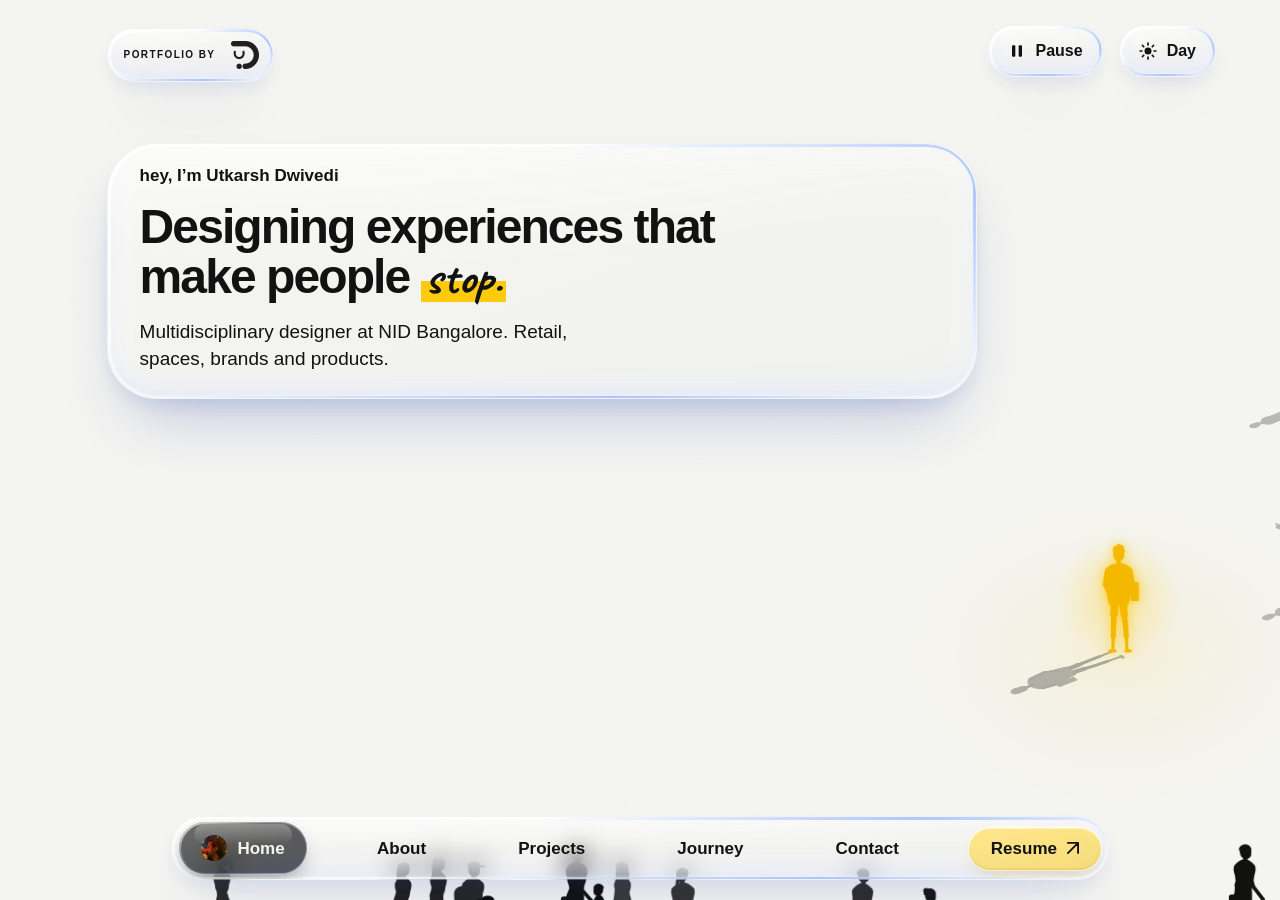
==== commit 35a90e46: "Home typography from Figma sizes and weights; photo in dock Home icon Co-Authored-By: Claude Opus 5." ====
--- a/index.html
+++ b/index.html
@@ -327,7 +327,7 @@
 .street .hero-copy{left:clamp(16px,8.33vw,120px);top:calc(clamp(88px,15.9vh,143px) + env(safe-area-inset-top,0px));max-width:none;width:min(870px,calc(100vw - 2*clamp(16px,8.33vw,120px)));padding:22px 32px 26px 32px;border-radius:50px;pointer-events:none}
 .street .hero-copy .hey{font:600 17px/1.2 var(--display);margin:0 0 16px;text-shadow:none;display:block}
 .street .hero-copy .big{font:700 clamp(32px,3.75vw,54px)/1.04 var(--display);letter-spacing:-.04em;max-width:700px;text-shadow:none}
-.street .hero-copy .big mark{font-family:'Caveat',cursive;font-weight:700;font-size:1.18em;letter-spacing:0;background:linear-gradient(transparent 56%,rgba(var(--glow),.95) 56% 92%,transparent 92%);padding:0 .08em;color:inherit}
+.street .hero-copy .big mark{font-family:'Caveat',cursive;font-weight:700;font-size:1em;letter-spacing:0;background:linear-gradient(transparent 56%,rgba(var(--glow),.95) 56% 92%,transparent 92%);padding:0 .08em;color:inherit}
 .street .hero-copy .sub{font:500 19px/1.4 var(--display);margin:16px 0 0;max-width:470px;text-shadow:none}
 .night .street .hero-copy .big mark,.night .hero-copy .big mark{color:#121212;background:var(--yellow);text-shadow:none;border-radius:6px}
 .street .ctrls{top:calc(25px + env(safe-area-inset-top,0px));right:clamp(16px,5vw,72px);gap:16px}
@@ -487,15 +487,22 @@
   box-shadow:inset 0 1px 1px rgba(255,255,255,.5),0 0 0 1px rgba(255,255,255,.25),0 8px 18px -8px rgba(0,0,0,.6)}
 .night nav.dock a:not(.cta),:root[data-theme="dark"] nav.dock a:not(.cta){color:#f4f4f1!important}
 @media (max-width:1040px){nav.dock a{padding-left:12px!important;padding-right:12px!important}nav.dock a[data-nav="top"],nav.dock a.cta{min-width:0!important}}
-@media (max-width:640px){nav.dock a{padding-left:7px!important;padding-right:7px!important;font-size:12px!important}nav.dock .me-ic,nav.dock .arr{display:none}}
+@media (max-width:640px){nav.dock a{padding-left:7px!important;padding-right:7px!important;font-size:12.5px!important}nav.dock .me-ic,nav.dock .arr{display:none}}
 @media (prefers-reduced-motion:reduce){.dock-ind{transition:opacity .2s ease}}
 @media (prefers-reduced-transparency:reduce){.dock-ind{background:#fff;-webkit-backdrop-filter:none;backdrop-filter:none}}
 
-/* type: only Helvetica Neue Bold, plus Figma Hand Bold for the handwritten bits */
-@font-face{font-family:"HN Bold";src:local("Helvetica Neue Bold"),local("HelveticaNeue-Bold");font-weight:700}
+/* type: Helvetica Neue (bold or regular, as each element sets it), plus Figma Hand Bold for the handwritten bits */
+@font-face{font-family:"UHN";src:local("Helvetica Neue Bold"),local("HelveticaNeue-Bold"),local("Helvetica Bold"),local("Helvetica-Bold"),local("Arial Bold");font-weight:600 900}
+@font-face{font-family:"UHN";src:local("Helvetica Neue"),local("HelveticaNeue"),local("Helvetica"),local("Arial");font-weight:100 599}
 @font-face{font-family:"Figma Hand";src:local("Figma Hand Bold"),local("FigmaHand-Bold"),local("Figma Hand");font-weight:700}
-body,body *{font-family:"HN Bold","Helvetica Neue",Helvetica,Arial,sans-serif!important;font-weight:700!important}
+body,body *{font-family:"UHN","Helvetica Neue",Helvetica,Arial,sans-serif!important}
 .street .hero-copy .big mark,.m h1 em,.lc-note small{font-family:"Figma Hand","Caveat",cursive!important}
+
+/* dock Home icon: Utkarsh's photo, cropped to the face */
+.me-ph{display:inline-block;flex:none;border-radius:50%;background:url(images/me.webp) 52.2% 57.1%/250% auto no-repeat}
+
+/* home type sizes from Figma (Home street, desktop + mobile) */
+@media (max-width:640px){.street .hero-copy .hey{font-size:15px;font-weight:600}.street .hero-copy .big{font-size:30px;font-weight:700;line-height:1.06;letter-spacing:-.04em}.street .hero-copy .sub{font-size:15px;font-weight:500;line-height:1.4}}
 </style>
 </head>
 <body>
@@ -511,7 +518,7 @@
     <button class="glass chip" id="playBtn" type="button" aria-pressed="false" aria-label="Pause the crowd"><span class="ic"><svg viewBox="0 0 24 24" aria-hidden="true"><rect x="6" y="5" width="4" height="14" rx="1.2"/><rect x="14" y="5" width="4" height="14" rx="1.2"/></svg></span><span class="lb">Pause</span></button>
     <button class="glass chip" id="themeBtn" type="button" aria-pressed="false" aria-label="Switch to night"><span class="ic"><svg viewBox="0 0 24 24" aria-hidden="true"><circle cx="12" cy="12" r="4.2"/><g stroke="currentColor" stroke-width="2" stroke-linecap="round"><path d="M12 2.5v2.2M12 19.3v2.2M2.5 12h2.2M19.3 12h2.2M5.3 5.3l1.6 1.6M17.1 17.1l1.6 1.6M5.3 18.7l1.6-1.6M17.1 6.9l1.6-1.6"/></g></svg></span><span class="lb">Day</span></button>
   </div>
-  <nav class="glass dock" aria-label="Sections"><a href="#top" data-nav="top" aria-current="page"><svg class="me-ic" viewBox="0 0 24 24" aria-hidden="true"><circle cx="12" cy="12" r="12" fill="#ffcb05"/><circle cx="12" cy="8.6" r="3.2" fill="#121212"/><path d="M6.2 19.2c.6-3.6 2.9-5.6 5.8-5.6s5.2 2 5.8 5.6" fill="#121212"/></svg>Home</a><a href="about.html" data-nav="about">About</a><a href="about.html#projects" data-nav="projects">Projects</a><a href="about.html#journey" data-nav="journey">Journey</a><a href="about.html#contact" data-nav="contact">Contact</a><a href="about.html#contact" data-nav="resume" class="cta">Resume<svg class="arr" viewBox="0 0 13 13" aria-hidden="true"><path d="M12 12V1H1M1 12 12 1" fill="none" stroke="currentColor" stroke-width="2" stroke-linecap="round" stroke-linejoin="round"/></svg></a></nav>
+  <nav class="glass dock" aria-label="Sections"><a href="#top" data-nav="top" aria-current="page"><span class="me-ic me-ph" aria-hidden="true"></span>Home</a><a href="about.html" data-nav="about">About</a><a href="about.html#projects" data-nav="projects">Projects</a><a href="about.html#journey" data-nav="journey">Journey</a><a href="about.html#contact" data-nav="contact">Contact</a><a href="about.html#contact" data-nav="resume" class="cta">Resume<svg class="arr" viewBox="0 0 13 13" aria-hidden="true"><path d="M12 12V1H1M1 12 12 1" fill="none" stroke="currentColor" stroke-width="2" stroke-linecap="round" stroke-linejoin="round"/></svg></a></nav>
   <span class="loader" aria-live="polite"><span id="pct">0</span>%</span>
   <button class="bubble glass" id="bubble" type="button" aria-label="Hi, I’m Utkarsh. Choose me to know more.">
     <span class="l1" aria-hidden="true"></span><span class="l2" aria-hidden="true"></span>
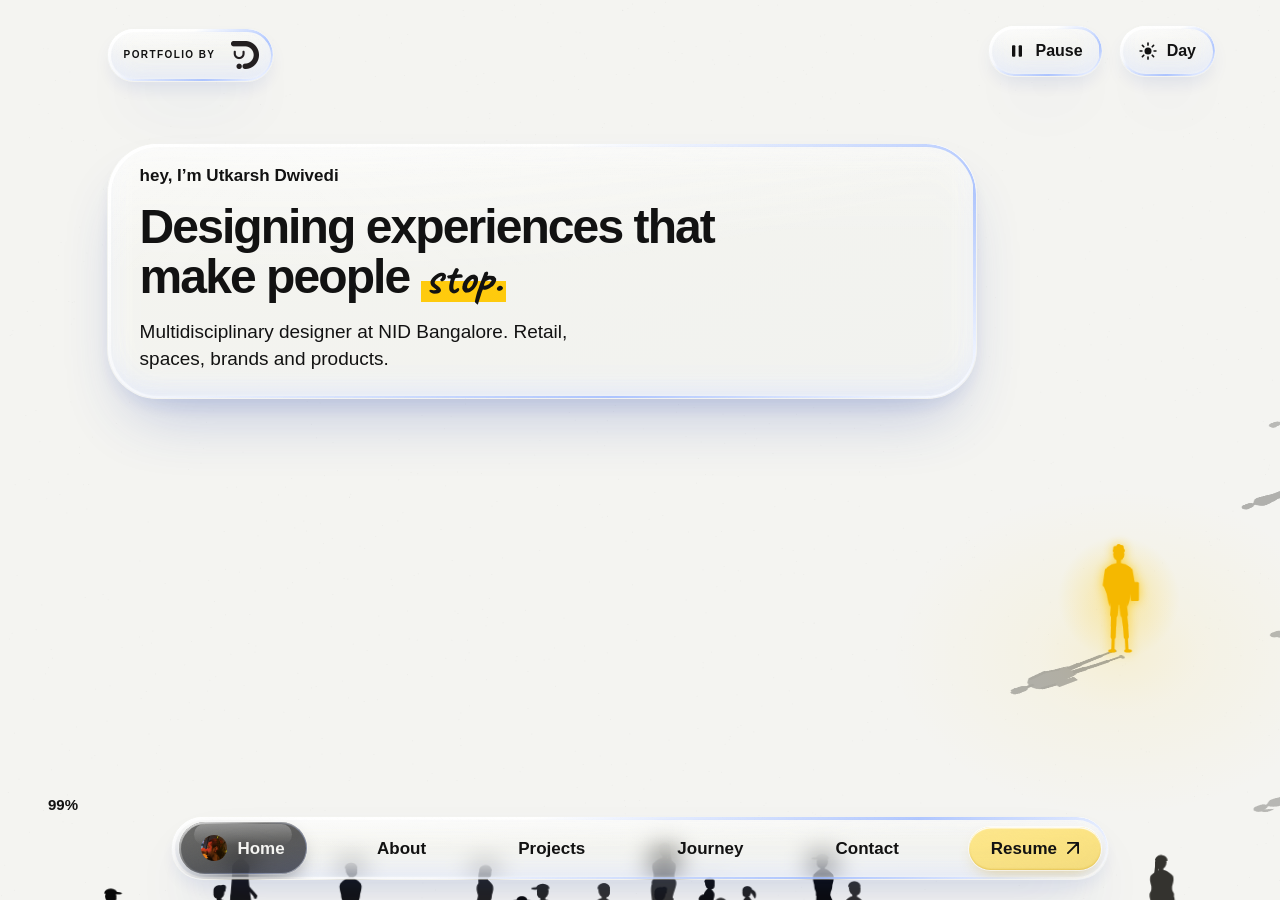
==== commit 90f32806: "Link LinkedIn, Behance, Instagram and résumé PDF; Resume buttons open the PDF Co-Authored-By: Claude" ====
--- a/index.html
+++ b/index.html
@@ -518,7 +518,7 @@
     <button class="glass chip" id="playBtn" type="button" aria-pressed="false" aria-label="Pause the crowd"><span class="ic"><svg viewBox="0 0 24 24" aria-hidden="true"><rect x="6" y="5" width="4" height="14" rx="1.2"/><rect x="14" y="5" width="4" height="14" rx="1.2"/></svg></span><span class="lb">Pause</span></button>
     <button class="glass chip" id="themeBtn" type="button" aria-pressed="false" aria-label="Switch to night"><span class="ic"><svg viewBox="0 0 24 24" aria-hidden="true"><circle cx="12" cy="12" r="4.2"/><g stroke="currentColor" stroke-width="2" stroke-linecap="round"><path d="M12 2.5v2.2M12 19.3v2.2M2.5 12h2.2M19.3 12h2.2M5.3 5.3l1.6 1.6M17.1 17.1l1.6 1.6M5.3 18.7l1.6-1.6M17.1 6.9l1.6-1.6"/></g></svg></span><span class="lb">Day</span></button>
   </div>
-  <nav class="glass dock" aria-label="Sections"><a href="#top" data-nav="top" aria-current="page"><span class="me-ic me-ph" aria-hidden="true"></span>Home</a><a href="about.html" data-nav="about">About</a><a href="about.html#projects" data-nav="projects">Projects</a><a href="about.html#journey" data-nav="journey">Journey</a><a href="about.html#contact" data-nav="contact">Contact</a><a href="about.html#contact" data-nav="resume" class="cta">Resume<svg class="arr" viewBox="0 0 13 13" aria-hidden="true"><path d="M12 12V1H1M1 12 12 1" fill="none" stroke="currentColor" stroke-width="2" stroke-linecap="round" stroke-linejoin="round"/></svg></a></nav>
+  <nav class="glass dock" aria-label="Sections"><a href="#top" data-nav="top" aria-current="page"><span class="me-ic me-ph" aria-hidden="true"></span>Home</a><a href="about.html" data-nav="about">About</a><a href="about.html#projects" data-nav="projects">Projects</a><a href="about.html#journey" data-nav="journey">Journey</a><a href="about.html#contact" data-nav="contact">Contact</a><a href="resume/Utkarsh_Dwivedi_Resume.pdf" target="_blank" rel="noopener" data-nav="resume" class="cta">Resume<svg class="arr" viewBox="0 0 13 13" aria-hidden="true"><path d="M12 12V1H1M1 12 12 1" fill="none" stroke="currentColor" stroke-width="2" stroke-linecap="round" stroke-linejoin="round"/></svg></a></nav>
   <span class="loader" aria-live="polite"><span id="pct">0</span>%</span>
   <button class="bubble glass" id="bubble" type="button" aria-label="Hi, I’m Utkarsh. Choose me to know more.">
     <span class="l1" aria-hidden="true"></span><span class="l2" aria-hidden="true"></span>
@@ -863,7 +863,7 @@
   themeBtn.setAttribute('aria-pressed',night);themeBtn.setAttribute('aria-label',night?'Switch to day':'Switch to night');
   themeBtn.querySelector('.ic').innerHTML=night?MOON:SUN;themeBtn.querySelector('.lb').textContent=night?'Night':'Day';});
 // docks: on the street every link walks you in; inside, links scroll and Home walks you back out
-street.querySelectorAll('.dock a').forEach(a=>a.addEventListener('click',e=>{e.preventDefault();e.stopPropagation();const t=a.dataset.nav;if(t==='top')return;enter(t==='resume'?'contact':t);}));
+street.querySelectorAll('.dock a').forEach(a=>a.addEventListener('click',e=>{e.stopPropagation();const t=a.dataset.nav;if(t==='resume')return;e.preventDefault();if(t==='top')return;enter(t);}));
 ['hero-copy','ctrls','badge2'].forEach(c=>{const el=street.querySelector('.'+c);el.addEventListener('click',e=>e.stopPropagation());});
 street.addEventListener('click',e=>{const r=street.getBoundingClientRect();if(heroHit(e.clientX-r.left,e.clientY-r.top))enter();});
 function mv(e){const r=street.getBoundingClientRect(),x=e.clientX-r.left,y=e.clientY-r.top;P.tx=x;P.ty=y;P.last=performance.now();
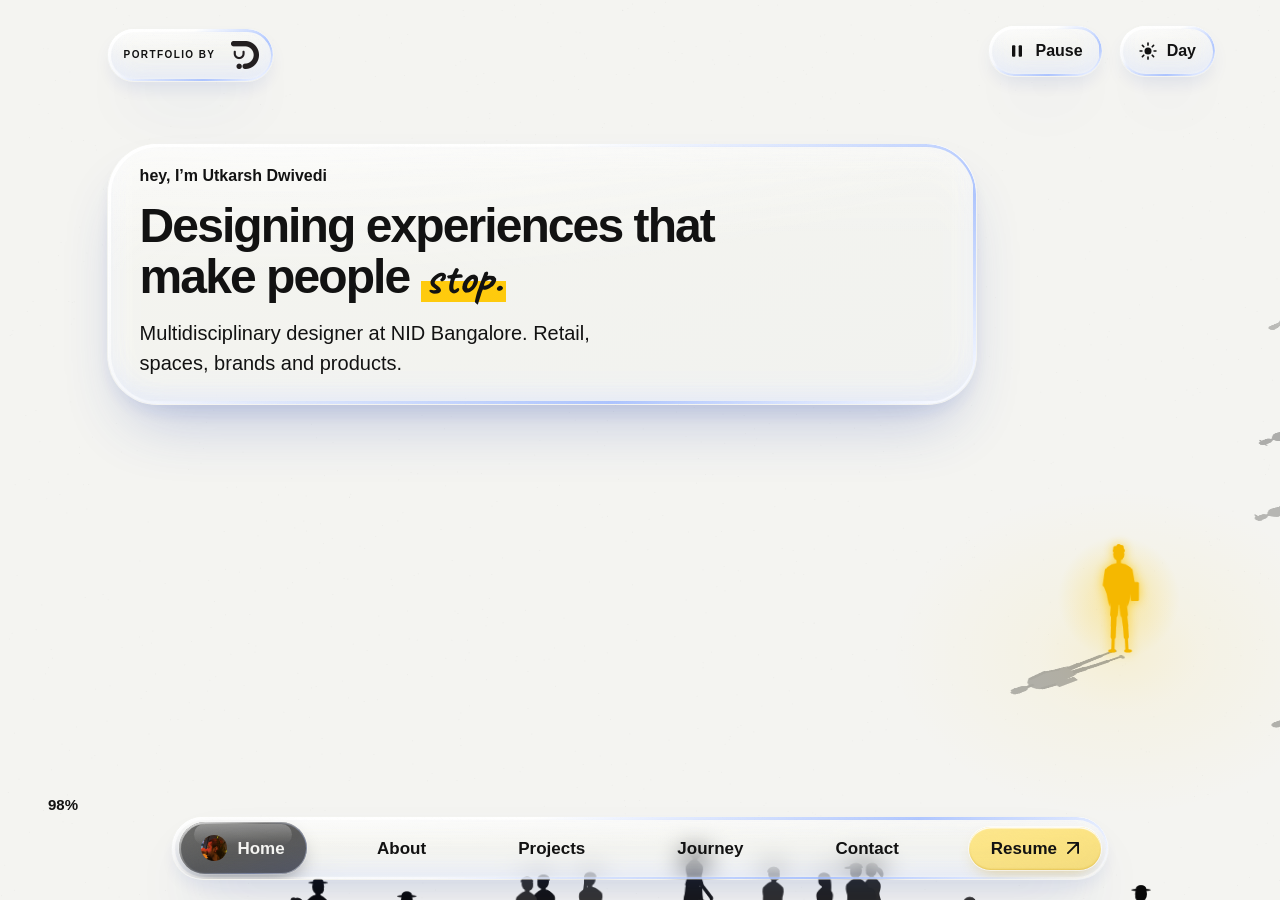
==== commit 5f77c11c: "Golden-ratio type scale on Home and About (TYPOGRAPHY.md) Co-Authored-By: Claude Opus 5.5 <noreply@a" ====
--- a/index.html
+++ b/index.html
@@ -503,6 +503,17 @@
 
 /* home type sizes from Figma (Home street, desktop + mobile) */
 @media (max-width:640px){.street .hero-copy .hey{font-size:15px;font-weight:600}.street .hero-copy .big{font-size:30px;font-weight:700;line-height:1.06;letter-spacing:-.04em}.street .hero-copy .sub{font-size:15px;font-weight:500;line-height:1.4}}
+
+:root{--fs-display:4.236rem;--fs-h1:3.33rem;--fs-h2:2.618rem;--fs-h3:2.058rem;--fs-title:1.618rem;--fs-lead:1.272rem;--fs-body:1rem;--fs-small:.786rem;--fs-label:.618rem;--lh-body:1.618}
+/* golden-ratio type scale (TYPOGRAPHY.md); the dock and glass are locked and untouched */
+.street .hero-copy .hey{font-size:16px!important}
+.street .hero-copy .big{font-size:clamp(33px,3.75vw,54px)!important;line-height:1.05!important;letter-spacing:-.04em!important}
+.street .hero-copy .sub{font-size:20px!important;line-height:1.5!important}
+@media (max-width:640px){
+  .street .hero-copy .hey{font-size:15px!important}
+  .street .hero-copy .big{font-size:33px!important;line-height:1.06!important}
+  .street .hero-copy .sub{font-size:15px!important;line-height:var(--lh-body)!important}
+}
 </style>
 </head>
 <body>
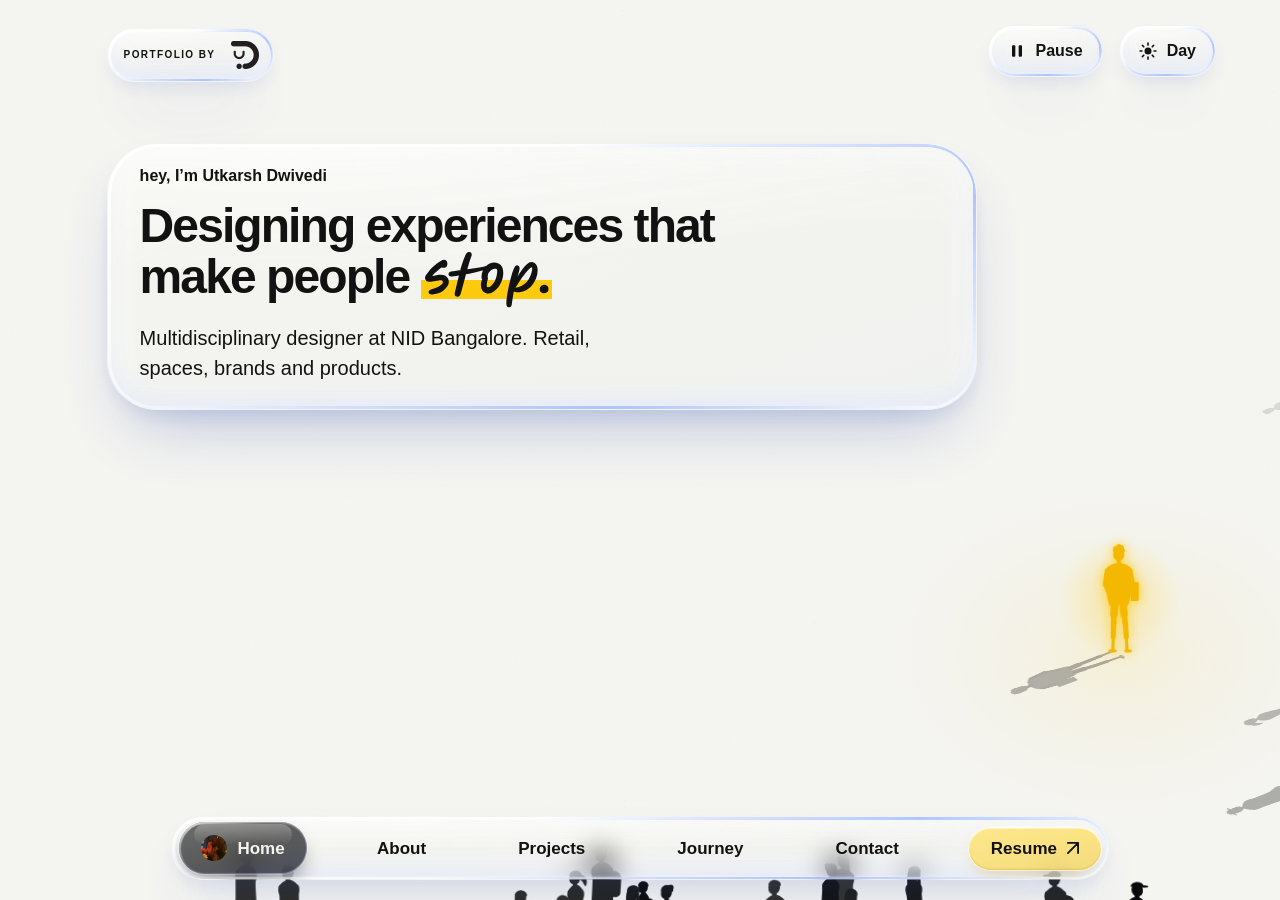
==== commit 00c619fd: "Home: draw stop. from the real Figma Hand Bold outline Co-Authored-By: Claude Opus 5.5 <noreply@anth" ====
--- a/index.html
+++ b/index.html
@@ -514,15 +514,21 @@
   .street .hero-copy .big{font-size:33px!important;line-height:1.06!important}
   .street .hero-copy .sub{font-size:15px!important;line-height:var(--lh-body)!important}
 }
+
+/* "stop." drawn from the real Figma Hand Bold outline */
+.street .hero-copy .big mark.hw{font-family:inherit!important;font-size:1em!important}
+.hw-g{display:inline-block;overflow:visible;fill:currentColor}
+.sr{position:absolute;width:1px;height:1px;overflow:hidden;clip:rect(0 0 0 0);white-space:nowrap}
 </style>
 </head>
 <body>
+<svg width="0" height="0" style="position:absolute" aria-hidden="true" focusable="false"><defs><symbol id="hw-stop" viewBox="0 0 257.659 115.4"><path d="M15.2 88.4C12.3333 88.4 10.3 88 9.1 87.2C7.96667 86.4 7.4 85.2333 7.4 83.7C7.4 82.3667 7.86667 81.2333 8.8 80.3C9.73333 79.3 11.8 78.3 15 77.3C18.7333 76.1667 22.2667 74.8667 25.6 73.4C29 71.8667 31.7667 70.2 33.9 68.4C36.1 66.6 37.2 64.7 37.2 62.7C37.2 61.3667 36.7333 60.4 35.8 59.8C34.9333 59.2 33.9 58.9 32.7 58.9C31.7 58.9 30.2333 59.0667 28.3 59.4C26.4333 59.6667 24.3667 60.0333 22.1 60.5C19.8333 60.9 17.6333 61.2667 15.5 61.6C13.4333 61.8667 11.6667 62 10.2 62C6.73333 62 4.16667 61.2333 2.5 59.7C0.833333 58.1 0 56.0667 0 53.6C0 52.2667 0.7 50.4333 2.1 48.1C3.5 45.7667 5.36667 43.2 7.7 40.4C10.0333 37.6 12.6333 34.8 15.5 32C18.3667 29.2 21.2667 26.6333 24.2 24.3C27.2 21.9 30.0333 20 32.7 18.6C35.3667 17.1333 37.6333 16.4 39.5 16.4C41.6333 16.4 43.3333 17.0667 44.6 18.4C45.9333 19.7333 46.6 21.5333 46.6 23.8C46.6 24.8667 46.5 26.0333 46.3 27.3C46.1 28.5 45.6 29.6 44.8 30.6C44 31.5333 42.7667 32.2 41.1 32.6C39.4333 33 37.1667 32.9333 34.3 32.4C32.0333 34.0667 29.6667 35.9 27.2 37.9C24.8 39.8333 22.5333 41.8667 20.4 44C18.2667 46.0667 16.5 48.1 15.1 50.1C17.5667 49.3 20.3667 48.6667 23.5 48.2C26.6333 47.6667 29.8 47.4 33 47.4C36.8667 47.4 40 48.1 42.4 49.5C44.8667 50.8333 46.6667 52.6333 47.8 54.9C49 57.1667 49.6 59.6667 49.6 62.4C49.6 65.4667 48.6 68.5333 46.6 71.6C44.6 74.6667 41.9333 77.4667 38.6 80C35.2667 82.5333 31.5667 84.5667 27.5 86.1C23.4333 87.6333 19.3333 88.4 15.2 88.4Z" fill="currentColor"/><path d="M130.584 32.9C130.584 33.7 130.318 34.4 129.784 35C129.251 35.6 128.584 36.0667 127.784 36.4C126.651 36.8667 124.684 37.4667 121.884 38.2C119.084 38.9333 115.684 39.7667 111.684 40.7C107.751 41.6333 103.518 42.6 98.9844 43.6C94.451 44.5333 89.9177 45.4333 85.3844 46.3C83.651 52.7 81.8844 59.3 80.0844 66.1C78.2844 72.8333 76.4844 79.4667 74.6844 86C74.0177 88.3333 73.2177 90.1 72.2844 91.3C71.351 92.5667 69.751 93.2 67.4844 93.2C65.0177 93.2 63.351 92.4 62.4844 90.8C61.6844 89.2667 61.5844 87.1667 62.1844 84.5C63.9177 77.2333 65.5177 70.4667 66.9844 64.2C68.5177 57.9333 69.751 52.8667 70.6844 49C66.6844 49.6667 63.1844 50.2 60.1844 50.6C57.1844 50.9333 55.051 51.0667 53.7844 51C52.3844 50.8667 51.2177 50.3 50.2844 49.3C49.351 48.3 48.9177 47.0667 48.9844 45.6C49.1177 44.2667 49.7177 43.1333 50.7844 42.2C51.851 41.2 53.1177 40.6 54.5844 40.4C56.651 40.2 59.3177 39.9 62.5844 39.5C65.851 39.1 69.451 38.6333 73.3844 38.1C74.251 34.7 75.251 31.2 76.3844 27.6C77.5177 23.9333 78.6844 20.4333 79.8844 17.1C81.151 13.7 82.351 10.7333 83.4844 8.2C84.6177 5.66667 85.651 3.83334 86.5844 2.7C87.3177 1.83333 88.2177 1.16667 89.2844 0.700003C90.4177 0.233334 91.5177 0 92.5844 0C93.9844 0 95.1177 0.500002 95.9844 1.5C96.851 2.5 97.2844 3.66667 97.2844 5C97.2844 5.53334 97.251 6.1 97.1844 6.7C97.1177 7.23334 96.9844 7.76667 96.7844 8.3C95.5177 11.6333 94.151 15.6667 92.6844 20.4C91.2844 25.1333 89.8177 30.3333 88.2844 36C93.2844 35.2667 98.1844 34.5333 102.984 33.8C107.851 33 112.251 32.2667 116.184 31.6C120.184 30.8667 123.384 30.2333 125.784 29.7C127.118 29.2333 128.251 29.3333 129.184 30C130.118 30.6 130.584 31.5667 130.584 32.9Z" fill="currentColor"/><path d="M132.153 86.6C127.42 86.6 123.62 84.9333 120.753 81.6C117.886 78.2 116.453 73.6667 116.453 68C116.453 66.2 116.686 64.3667 117.153 62.5C117.686 60.6333 118.32 58.9 119.053 57.3C118.653 56.7 118.32 55.9333 118.053 55C117.853 54 117.753 52.8333 117.753 51.5C117.753 47.1667 118.52 43.2 120.053 39.6C121.586 35.9333 123.653 32.7667 126.253 30.1C128.853 27.4333 131.72 25.3667 134.853 23.9C137.986 22.4333 141.153 21.7 144.353 21.7C149.82 21.7 154.286 23.5333 157.753 27.2C161.286 30.8667 163.053 36.5667 163.053 44.3C163.053 48.1667 162.453 52.1 161.253 56.1C160.053 60.1 158.42 63.9333 156.353 67.6C154.353 71.2 152.02 74.4333 149.353 77.3C146.753 80.1667 143.953 82.4333 140.953 84.1C138.02 85.7667 135.086 86.6 132.153 86.6ZM130.553 52.8C130.886 53.5333 131.053 54.4 131.053 55.4C131.053 56.4 130.853 57.4333 130.453 58.5C130.053 59.5667 129.653 61 129.253 62.8C128.853 64.5333 128.653 67.0333 128.653 70.3C128.653 71.1667 128.753 71.9 128.953 72.5C129.22 73.0333 129.786 73.3 130.653 73.3C132.92 73.3 135.053 72.5667 137.053 71.1C139.12 69.6333 140.953 67.7 142.553 65.3C144.22 62.9 145.62 60.2333 146.753 57.3C147.953 54.3 148.853 51.2667 149.453 48.2C150.12 45.0667 150.453 42.1667 150.453 39.5C150.453 37.7667 150.12 36.5667 149.453 35.9C148.786 35.2333 147.62 34.9 145.953 34.9C143.686 34.9 141.353 35.6333 138.953 37.1C136.62 38.5 134.653 40.4333 133.053 42.9C131.453 45.3 130.653 48.0333 130.653 51.1C130.653 51.7 130.62 52.2667 130.553 52.8Z" fill="currentColor"/><path d="M175.32 115.4C173.453 115.4 171.986 114.733 170.92 113.4C169.92 112.133 169.42 110.167 169.42 107.5C169.42 103.833 169.753 99.4667 170.42 94.4C171.086 89.3333 171.986 83.9667 173.12 78.3C174.253 72.6333 175.486 67.0667 176.82 61.6C178.42 55.3333 179.986 49.6333 181.52 44.5C183.12 39.3667 184.72 35.2667 186.32 32.2C187.986 29.0667 189.653 27.5 191.32 27.5C192.853 27.5 194.186 28.0667 195.32 29.2C196.52 30.2667 197.12 31.8667 197.12 34C197.12 35.5333 196.72 37.7333 195.92 40.6C195.12 43.4 194.12 46.9 192.92 51.1C195.186 47.3667 197.52 43.7 199.92 40.1C202.386 36.5 204.886 33.2333 207.42 30.3C209.953 27.3667 212.42 25.0333 214.82 23.3C217.22 21.5667 219.486 20.7 221.62 20.7C224.153 20.7 226.386 21.4333 228.32 22.9C230.32 24.3667 231.886 26.3667 233.02 28.9C234.153 31.4333 234.72 34.3 234.72 37.5C234.72 43.4333 233.653 49.2 231.52 54.8C229.386 60.3333 226.42 65.3 222.62 69.7C218.886 74.1 214.52 77.6 209.52 80.2C204.52 82.7333 199.12 84 193.32 84C191.653 84 190.12 83.8333 188.72 83.5C187.386 83.2333 186.153 82.9 185.02 82.5C184.22 86.7667 183.453 91.1333 182.72 95.6C182.053 100.133 181.353 104.9 180.62 109.9C179.82 113.567 178.053 115.4 175.32 115.4ZM222.62 32.5C221.153 32.5 219.286 33.5 217.02 35.5C214.82 37.5 212.42 40.1333 209.82 43.4C207.22 46.6 204.586 50.1 201.92 53.9C199.32 57.6333 196.82 61.3 194.42 64.9C192.086 68.5 190.086 71.6333 188.42 74.3C193.486 73.7667 197.953 72.4333 201.82 70.3C205.686 68.1 208.986 65.4333 211.72 62.3C214.453 59.1667 216.653 55.8667 218.32 52.4C220.053 48.8667 221.32 45.4333 222.12 42.1C222.92 38.7667 223.32 35.8667 223.32 33.4C223.32 32.8 223.086 32.5 222.62 32.5Z" fill="currentColor"/><path d="M247.459 85.9C245.393 85.9 243.459 85.2667 241.659 84C239.859 82.7333 238.959 80.6667 238.959 77.8C238.959 75.6 239.526 73.8333 240.659 72.5C241.793 71.1 243.093 70.0667 244.559 69.4C246.093 68.7333 247.393 68.4 248.459 68.4C249.593 68.4 250.859 68.6667 252.259 69.2C253.726 69.6667 254.993 70.5667 256.059 71.9C257.126 73.1667 257.659 75 257.659 77.4C257.659 79.7333 256.659 81.7333 254.659 83.4C252.726 85.0667 250.326 85.9 247.459 85.9Z" fill="currentColor"/></symbol></defs></svg>
 <section class="street" id="street" aria-label="Intro">
   <canvas id="c" aria-hidden="true"></canvas>
   <div class="glass badge2"><span>PORTFOLIO BY</span><img src="[data-uri]" alt="u.design" width="28" height="28"></div>
   <div class="glass hero-copy">
     <p class="hey">hey, I’m Utkarsh Dwivedi</p>
-    <h1 class="big">Designing experiences that make people <mark>stop.</mark></h1>
+    <h1 class="big">Designing experiences that make people <mark class="hw"><svg class="hw-g" viewBox="0 0 257.659 115.4" style="width:2.577em;height:1.154em;vertical-align:-0.295em" aria-hidden="true" focusable="false"><use href="#hw-stop"/></svg><span class="sr">stop.</span></mark></h1>
     <p class="sub">Multidisciplinary designer at NID Bangalore. Retail, spaces, brands and products.</p>
   </div>
   <div class="ctrls">
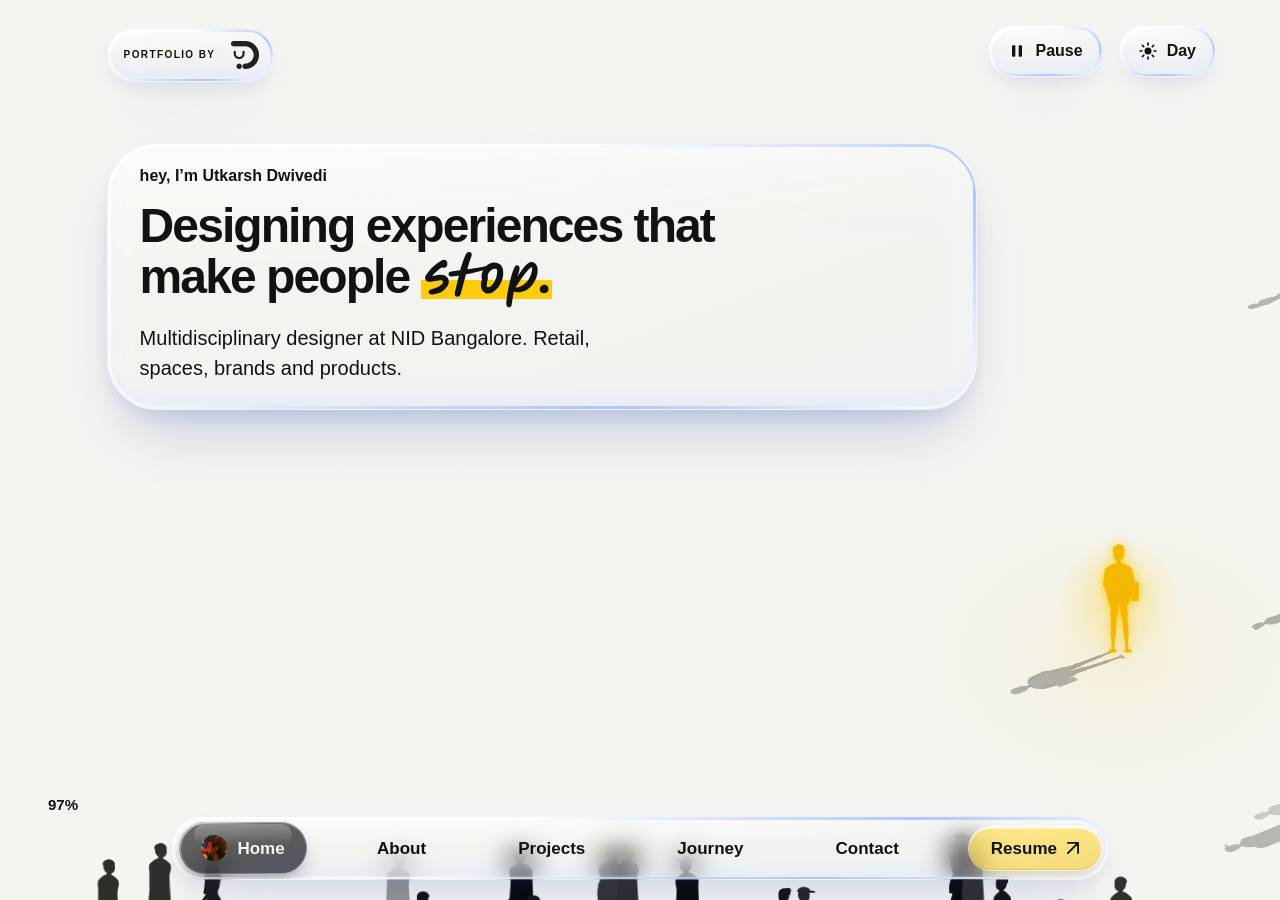
==== commit dcb67171: "Make V2 the main site: crowd home with shop shutter into the new About page The previous Home and Ab" ====
--- a/index.html
+++ b/index.html
@@ -520,8 +520,10 @@
 .hw-g{display:inline-block;overflow:visible;fill:currentColor}
 .sr{position:absolute;width:1px;height:1px;overflow:hidden;clip:rect(0 0 0 0);white-space:nowrap}
 </style>
+<link rel="stylesheet" href="v2/shutter.css">
 </head>
 <body>
+<script src="v2/shutter.js" data-logo="images/about-page/logo.png"></script>
 <svg width="0" height="0" style="position:absolute" aria-hidden="true" focusable="false"><defs><symbol id="hw-stop" viewBox="0 0 257.659 115.4"><path d="M15.2 88.4C12.3333 88.4 10.3 88 9.1 87.2C7.96667 86.4 7.4 85.2333 7.4 83.7C7.4 82.3667 7.86667 81.2333 8.8 80.3C9.73333 79.3 11.8 78.3 15 77.3C18.7333 76.1667 22.2667 74.8667 25.6 73.4C29 71.8667 31.7667 70.2 33.9 68.4C36.1 66.6 37.2 64.7 37.2 62.7C37.2 61.3667 36.7333 60.4 35.8 59.8C34.9333 59.2 33.9 58.9 32.7 58.9C31.7 58.9 30.2333 59.0667 28.3 59.4C26.4333 59.6667 24.3667 60.0333 22.1 60.5C19.8333 60.9 17.6333 61.2667 15.5 61.6C13.4333 61.8667 11.6667 62 10.2 62C6.73333 62 4.16667 61.2333 2.5 59.7C0.833333 58.1 0 56.0667 0 53.6C0 52.2667 0.7 50.4333 2.1 48.1C3.5 45.7667 5.36667 43.2 7.7 40.4C10.0333 37.6 12.6333 34.8 15.5 32C18.3667 29.2 21.2667 26.6333 24.2 24.3C27.2 21.9 30.0333 20 32.7 18.6C35.3667 17.1333 37.6333 16.4 39.5 16.4C41.6333 16.4 43.3333 17.0667 44.6 18.4C45.9333 19.7333 46.6 21.5333 46.6 23.8C46.6 24.8667 46.5 26.0333 46.3 27.3C46.1 28.5 45.6 29.6 44.8 30.6C44 31.5333 42.7667 32.2 41.1 32.6C39.4333 33 37.1667 32.9333 34.3 32.4C32.0333 34.0667 29.6667 35.9 27.2 37.9C24.8 39.8333 22.5333 41.8667 20.4 44C18.2667 46.0667 16.5 48.1 15.1 50.1C17.5667 49.3 20.3667 48.6667 23.5 48.2C26.6333 47.6667 29.8 47.4 33 47.4C36.8667 47.4 40 48.1 42.4 49.5C44.8667 50.8333 46.6667 52.6333 47.8 54.9C49 57.1667 49.6 59.6667 49.6 62.4C49.6 65.4667 48.6 68.5333 46.6 71.6C44.6 74.6667 41.9333 77.4667 38.6 80C35.2667 82.5333 31.5667 84.5667 27.5 86.1C23.4333 87.6333 19.3333 88.4 15.2 88.4Z" fill="currentColor"/><path d="M130.584 32.9C130.584 33.7 130.318 34.4 129.784 35C129.251 35.6 128.584 36.0667 127.784 36.4C126.651 36.8667 124.684 37.4667 121.884 38.2C119.084 38.9333 115.684 39.7667 111.684 40.7C107.751 41.6333 103.518 42.6 98.9844 43.6C94.451 44.5333 89.9177 45.4333 85.3844 46.3C83.651 52.7 81.8844 59.3 80.0844 66.1C78.2844 72.8333 76.4844 79.4667 74.6844 86C74.0177 88.3333 73.2177 90.1 72.2844 91.3C71.351 92.5667 69.751 93.2 67.4844 93.2C65.0177 93.2 63.351 92.4 62.4844 90.8C61.6844 89.2667 61.5844 87.1667 62.1844 84.5C63.9177 77.2333 65.5177 70.4667 66.9844 64.2C68.5177 57.9333 69.751 52.8667 70.6844 49C66.6844 49.6667 63.1844 50.2 60.1844 50.6C57.1844 50.9333 55.051 51.0667 53.7844 51C52.3844 50.8667 51.2177 50.3 50.2844 49.3C49.351 48.3 48.9177 47.0667 48.9844 45.6C49.1177 44.2667 49.7177 43.1333 50.7844 42.2C51.851 41.2 53.1177 40.6 54.5844 40.4C56.651 40.2 59.3177 39.9 62.5844 39.5C65.851 39.1 69.451 38.6333 73.3844 38.1C74.251 34.7 75.251 31.2 76.3844 27.6C77.5177 23.9333 78.6844 20.4333 79.8844 17.1C81.151 13.7 82.351 10.7333 83.4844 8.2C84.6177 5.66667 85.651 3.83334 86.5844 2.7C87.3177 1.83333 88.2177 1.16667 89.2844 0.700003C90.4177 0.233334 91.5177 0 92.5844 0C93.9844 0 95.1177 0.500002 95.9844 1.5C96.851 2.5 97.2844 3.66667 97.2844 5C97.2844 5.53334 97.251 6.1 97.1844 6.7C97.1177 7.23334 96.9844 7.76667 96.7844 8.3C95.5177 11.6333 94.151 15.6667 92.6844 20.4C91.2844 25.1333 89.8177 30.3333 88.2844 36C93.2844 35.2667 98.1844 34.5333 102.984 33.8C107.851 33 112.251 32.2667 116.184 31.6C120.184 30.8667 123.384 30.2333 125.784 29.7C127.118 29.2333 128.251 29.3333 129.184 30C130.118 30.6 130.584 31.5667 130.584 32.9Z" fill="currentColor"/><path d="M132.153 86.6C127.42 86.6 123.62 84.9333 120.753 81.6C117.886 78.2 116.453 73.6667 116.453 68C116.453 66.2 116.686 64.3667 117.153 62.5C117.686 60.6333 118.32 58.9 119.053 57.3C118.653 56.7 118.32 55.9333 118.053 55C117.853 54 117.753 52.8333 117.753 51.5C117.753 47.1667 118.52 43.2 120.053 39.6C121.586 35.9333 123.653 32.7667 126.253 30.1C128.853 27.4333 131.72 25.3667 134.853 23.9C137.986 22.4333 141.153 21.7 144.353 21.7C149.82 21.7 154.286 23.5333 157.753 27.2C161.286 30.8667 163.053 36.5667 163.053 44.3C163.053 48.1667 162.453 52.1 161.253 56.1C160.053 60.1 158.42 63.9333 156.353 67.6C154.353 71.2 152.02 74.4333 149.353 77.3C146.753 80.1667 143.953 82.4333 140.953 84.1C138.02 85.7667 135.086 86.6 132.153 86.6ZM130.553 52.8C130.886 53.5333 131.053 54.4 131.053 55.4C131.053 56.4 130.853 57.4333 130.453 58.5C130.053 59.5667 129.653 61 129.253 62.8C128.853 64.5333 128.653 67.0333 128.653 70.3C128.653 71.1667 128.753 71.9 128.953 72.5C129.22 73.0333 129.786 73.3 130.653 73.3C132.92 73.3 135.053 72.5667 137.053 71.1C139.12 69.6333 140.953 67.7 142.553 65.3C144.22 62.9 145.62 60.2333 146.753 57.3C147.953 54.3 148.853 51.2667 149.453 48.2C150.12 45.0667 150.453 42.1667 150.453 39.5C150.453 37.7667 150.12 36.5667 149.453 35.9C148.786 35.2333 147.62 34.9 145.953 34.9C143.686 34.9 141.353 35.6333 138.953 37.1C136.62 38.5 134.653 40.4333 133.053 42.9C131.453 45.3 130.653 48.0333 130.653 51.1C130.653 51.7 130.62 52.2667 130.553 52.8Z" fill="currentColor"/><path d="M175.32 115.4C173.453 115.4 171.986 114.733 170.92 113.4C169.92 112.133 169.42 110.167 169.42 107.5C169.42 103.833 169.753 99.4667 170.42 94.4C171.086 89.3333 171.986 83.9667 173.12 78.3C174.253 72.6333 175.486 67.0667 176.82 61.6C178.42 55.3333 179.986 49.6333 181.52 44.5C183.12 39.3667 184.72 35.2667 186.32 32.2C187.986 29.0667 189.653 27.5 191.32 27.5C192.853 27.5 194.186 28.0667 195.32 29.2C196.52 30.2667 197.12 31.8667 197.12 34C197.12 35.5333 196.72 37.7333 195.92 40.6C195.12 43.4 194.12 46.9 192.92 51.1C195.186 47.3667 197.52 43.7 199.92 40.1C202.386 36.5 204.886 33.2333 207.42 30.3C209.953 27.3667 212.42 25.0333 214.82 23.3C217.22 21.5667 219.486 20.7 221.62 20.7C224.153 20.7 226.386 21.4333 228.32 22.9C230.32 24.3667 231.886 26.3667 233.02 28.9C234.153 31.4333 234.72 34.3 234.72 37.5C234.72 43.4333 233.653 49.2 231.52 54.8C229.386 60.3333 226.42 65.3 222.62 69.7C218.886 74.1 214.52 77.6 209.52 80.2C204.52 82.7333 199.12 84 193.32 84C191.653 84 190.12 83.8333 188.72 83.5C187.386 83.2333 186.153 82.9 185.02 82.5C184.22 86.7667 183.453 91.1333 182.72 95.6C182.053 100.133 181.353 104.9 180.62 109.9C179.82 113.567 178.053 115.4 175.32 115.4ZM222.62 32.5C221.153 32.5 219.286 33.5 217.02 35.5C214.82 37.5 212.42 40.1333 209.82 43.4C207.22 46.6 204.586 50.1 201.92 53.9C199.32 57.6333 196.82 61.3 194.42 64.9C192.086 68.5 190.086 71.6333 188.42 74.3C193.486 73.7667 197.953 72.4333 201.82 70.3C205.686 68.1 208.986 65.4333 211.72 62.3C214.453 59.1667 216.653 55.8667 218.32 52.4C220.053 48.8667 221.32 45.4333 222.12 42.1C222.92 38.7667 223.32 35.8667 223.32 33.4C223.32 32.8 223.086 32.5 222.62 32.5Z" fill="currentColor"/><path d="M247.459 85.9C245.393 85.9 243.459 85.2667 241.659 84C239.859 82.7333 238.959 80.6667 238.959 77.8C238.959 75.6 239.526 73.8333 240.659 72.5C241.793 71.1 243.093 70.0667 244.559 69.4C246.093 68.7333 247.393 68.4 248.459 68.4C249.593 68.4 250.859 68.6667 252.259 69.2C253.726 69.6667 254.993 70.5667 256.059 71.9C257.126 73.1667 257.659 75 257.659 77.4C257.659 79.7333 256.659 81.7333 254.659 83.4C252.726 85.0667 250.326 85.9 247.459 85.9Z" fill="currentColor"/></symbol></defs></svg>
 <section class="street" id="street" aria-label="Intro">
   <canvas id="c" aria-hidden="true"></canvas>
@@ -852,17 +854,12 @@
 function heroHit(x,y){const s=scaleAt(hero.y);return Math.abs(x-hero.x)<30*s+10&&y>hero.y-175*s&&y<hero.y+8;}
 const flashInk=document.createElement('div');flashInk.className='flash';flashInk.style.background='#121212';document.body.insertBefore(flashInk,flash);
 function enter(dest){
-  if(state!=='street'||!loaded)return;state='zoom';zoomStart=performance.now();bubble.classList.remove('show');
-  const C0=hero.x+'px '+(hero.y-80*scaleAt(hero.y))+'px',ease='cubic-bezier(.7,0,.2,1)';
-  const wipe=(el,delay,dur)=>el.animate([{opacity:1,clipPath:`circle(0% at ${C0})`},{opacity:1,clipPath:`circle(150% at ${C0})`}],{duration:RM?1:dur,delay:RM?0:delay,easing:ease,fill:'forwards'});
-  setTimeout(()=>{
-    wipe(flashInk,0,620);
-    const a=wipe(flash,230,620);
-    a.onfinish=()=>{
-      location.href='about.html'+(dest&&dest!=='about'?'#'+dest:'');
-    };
-  },RM?0:950);
-}
+  if(state!=='street'||!loaded)return;state='shutter';bubble.classList.remove('show');
+  /* V2: the shop shutter rolls down, then About opens with it rolling back up */
+  const go=()=>{try{sessionStorage.setItem('udShutter','1')}catch(_){}location.href='about.html'+(dest&&dest!=='about'?'#'+dest:'');};
+  window.shutterDown?shutterDown(go):go();
+}
+addEventListener('pageshow',e=>{if(e.persisted&&state!=='street')leave();});
 function leave(){
   document.body.classList.remove('entered');state='street';running=true;last=performance.now();
   flash.getAnimations().forEach(a=>a.cancel());flashInk.getAnimations().forEach(a=>a.cancel());resize();setTimeout(()=>bubble.classList.add('show'),300);
--- a/v2/shutter.css
+++ b/v2/shutter.css
@@ -0,0 +1,21 @@
+/* shop shutter between Home and About: a white roller shutter that rolls down out of its housing, then rolls back up on the next page */
+.shutter{--box:clamp(56px,10vh,92px);--rail:clamp(22px,2.6vw,38px);position:fixed;inset:0;z-index:200;pointer-events:none;visibility:hidden;opacity:0;transition:opacity .25s ease,visibility 0s linear .25s}
+.shutter.on,html.arrive .shutter{visibility:visible;opacity:1;pointer-events:auto;transition:opacity .25s ease}
+.sh-box{position:absolute;left:0;right:0;top:0;height:var(--box);z-index:3;background:linear-gradient(#fff,#f4f4f2);border-bottom:2.5px solid #1b1b1b;
+  box-shadow:0 2px 0 #fff inset,0 10px 18px -6px rgba(0,0,0,.18)}
+.sh-box i{position:absolute;width:10px;height:10px;border:2px solid #1b1b1b;border-radius:50%;background:#fff}
+.sh-box i:nth-child(1){left:10px;top:10px}.sh-box i:nth-child(2){right:10px;top:10px}.sh-box i:nth-child(3){left:10px;bottom:10px}.sh-box i:nth-child(4){right:10px;bottom:10px}
+.sh-rail{position:absolute;top:var(--box);bottom:0;width:var(--rail);z-index:2;background:linear-gradient(90deg,#fff,#f1f1ef 60%,#fff);border:2px solid #1b1b1b;border-top:0}
+.sh-rail::before{content:"";position:absolute;top:0;bottom:0;width:2px;background:#1b1b1b}
+.sh-rail.l{left:0}.sh-rail.l::before{right:6px}.sh-rail.r{right:0}.sh-rail.r::before{left:6px}
+.sh-rail::after{content:"";position:absolute;left:50%;width:6px;height:6px;margin-left:-5px;border:1.5px solid #1b1b1b;border-radius:50%;top:30%;box-shadow:0 34vh 0 -1px #fff,0 34vh 0 0 #1b1b1b}
+.sh-door{position:absolute;top:var(--box);left:var(--rail);right:var(--rail);height:calc(100% - var(--box));z-index:1;transform:translateY(-101%);will-change:transform;
+  background:repeating-linear-gradient(180deg,#fff 0 20px,#f3f3f1 20px 23px,#1b1b1b 23px 25px,#fdfdfc 25px 27px);
+  box-shadow:0 18px 30px -10px rgba(0,0,0,.28)}
+html.arrive .sh-door{transform:none}
+.sh-logo{position:absolute;left:50%;top:44%;width:clamp(74px,9vw,118px);transform:translate(-50%,-50%);opacity:.38;filter:grayscale(1) contrast(.9)}
+.sh-bar{position:absolute;left:0;right:0;bottom:0;height:clamp(30px,4.4vh,40px);background:linear-gradient(#fff,#f0f0ee);border-top:2.5px solid #1b1b1b;display:flex;align-items:center;justify-content:space-between;padding:0 10px}
+.sh-bar .lk{width:28px;height:20px;border:1.8px solid #1b1b1b;border-radius:3px;background:radial-gradient(circle at 30% 50%,#1b1b1b 2px,transparent 2.6px),radial-gradient(circle at 70% 50%,#1b1b1b 2px,transparent 2.6px)}
+.sh-bar .hd{width:76px;height:14px;border:2px solid #1b1b1b;border-radius:4px;position:relative}
+.sh-bar .hd::before{content:"";position:absolute;left:12px;right:12px;top:3px;height:4px;border:1.6px solid #1b1b1b;border-radius:3px}
+@media (prefers-reduced-motion:reduce){.shutter{display:none}}
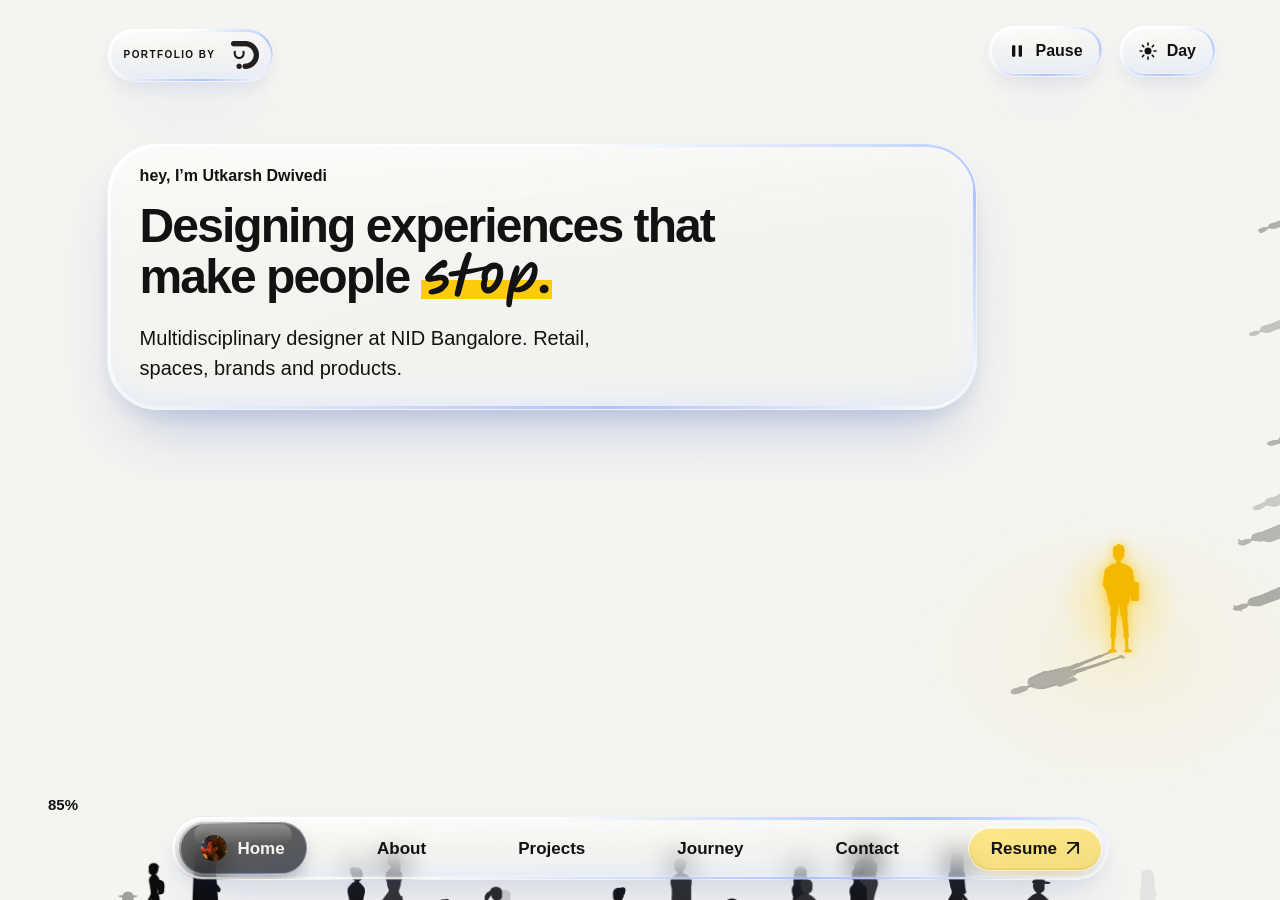
==== commit 561f9952: "One site only: move the new design to the root, remove /v2/ and the old design's images Co-Authored-" ====
--- a/index.html
+++ b/index.html
@@ -520,10 +520,10 @@
 .hw-g{display:inline-block;overflow:visible;fill:currentColor}
 .sr{position:absolute;width:1px;height:1px;overflow:hidden;clip:rect(0 0 0 0);white-space:nowrap}
 </style>
-<link rel="stylesheet" href="v2/shutter.css">
+<link rel="stylesheet" href="shutter.css">
 </head>
 <body>
-<script src="v2/shutter.js" data-logo="images/about-page/logo.png"></script>
+<script src="shutter.js" data-logo="images/about-page/logo.png"></script>
 <svg width="0" height="0" style="position:absolute" aria-hidden="true" focusable="false"><defs><symbol id="hw-stop" viewBox="0 0 257.659 115.4"><path d="M15.2 88.4C12.3333 88.4 10.3 88 9.1 87.2C7.96667 86.4 7.4 85.2333 7.4 83.7C7.4 82.3667 7.86667 81.2333 8.8 80.3C9.73333 79.3 11.8 78.3 15 77.3C18.7333 76.1667 22.2667 74.8667 25.6 73.4C29 71.8667 31.7667 70.2 33.9 68.4C36.1 66.6 37.2 64.7 37.2 62.7C37.2 61.3667 36.7333 60.4 35.8 59.8C34.9333 59.2 33.9 58.9 32.7 58.9C31.7 58.9 30.2333 59.0667 28.3 59.4C26.4333 59.6667 24.3667 60.0333 22.1 60.5C19.8333 60.9 17.6333 61.2667 15.5 61.6C13.4333 61.8667 11.6667 62 10.2 62C6.73333 62 4.16667 61.2333 2.5 59.7C0.833333 58.1 0 56.0667 0 53.6C0 52.2667 0.7 50.4333 2.1 48.1C3.5 45.7667 5.36667 43.2 7.7 40.4C10.0333 37.6 12.6333 34.8 15.5 32C18.3667 29.2 21.2667 26.6333 24.2 24.3C27.2 21.9 30.0333 20 32.7 18.6C35.3667 17.1333 37.6333 16.4 39.5 16.4C41.6333 16.4 43.3333 17.0667 44.6 18.4C45.9333 19.7333 46.6 21.5333 46.6 23.8C46.6 24.8667 46.5 26.0333 46.3 27.3C46.1 28.5 45.6 29.6 44.8 30.6C44 31.5333 42.7667 32.2 41.1 32.6C39.4333 33 37.1667 32.9333 34.3 32.4C32.0333 34.0667 29.6667 35.9 27.2 37.9C24.8 39.8333 22.5333 41.8667 20.4 44C18.2667 46.0667 16.5 48.1 15.1 50.1C17.5667 49.3 20.3667 48.6667 23.5 48.2C26.6333 47.6667 29.8 47.4 33 47.4C36.8667 47.4 40 48.1 42.4 49.5C44.8667 50.8333 46.6667 52.6333 47.8 54.9C49 57.1667 49.6 59.6667 49.6 62.4C49.6 65.4667 48.6 68.5333 46.6 71.6C44.6 74.6667 41.9333 77.4667 38.6 80C35.2667 82.5333 31.5667 84.5667 27.5 86.1C23.4333 87.6333 19.3333 88.4 15.2 88.4Z" fill="currentColor"/><path d="M130.584 32.9C130.584 33.7 130.318 34.4 129.784 35C129.251 35.6 128.584 36.0667 127.784 36.4C126.651 36.8667 124.684 37.4667 121.884 38.2C119.084 38.9333 115.684 39.7667 111.684 40.7C107.751 41.6333 103.518 42.6 98.9844 43.6C94.451 44.5333 89.9177 45.4333 85.3844 46.3C83.651 52.7 81.8844 59.3 80.0844 66.1C78.2844 72.8333 76.4844 79.4667 74.6844 86C74.0177 88.3333 73.2177 90.1 72.2844 91.3C71.351 92.5667 69.751 93.2 67.4844 93.2C65.0177 93.2 63.351 92.4 62.4844 90.8C61.6844 89.2667 61.5844 87.1667 62.1844 84.5C63.9177 77.2333 65.5177 70.4667 66.9844 64.2C68.5177 57.9333 69.751 52.8667 70.6844 49C66.6844 49.6667 63.1844 50.2 60.1844 50.6C57.1844 50.9333 55.051 51.0667 53.7844 51C52.3844 50.8667 51.2177 50.3 50.2844 49.3C49.351 48.3 48.9177 47.0667 48.9844 45.6C49.1177 44.2667 49.7177 43.1333 50.7844 42.2C51.851 41.2 53.1177 40.6 54.5844 40.4C56.651 40.2 59.3177 39.9 62.5844 39.5C65.851 39.1 69.451 38.6333 73.3844 38.1C74.251 34.7 75.251 31.2 76.3844 27.6C77.5177 23.9333 78.6844 20.4333 79.8844 17.1C81.151 13.7 82.351 10.7333 83.4844 8.2C84.6177 5.66667 85.651 3.83334 86.5844 2.7C87.3177 1.83333 88.2177 1.16667 89.2844 0.700003C90.4177 0.233334 91.5177 0 92.5844 0C93.9844 0 95.1177 0.500002 95.9844 1.5C96.851 2.5 97.2844 3.66667 97.2844 5C97.2844 5.53334 97.251 6.1 97.1844 6.7C97.1177 7.23334 96.9844 7.76667 96.7844 8.3C95.5177 11.6333 94.151 15.6667 92.6844 20.4C91.2844 25.1333 89.8177 30.3333 88.2844 36C93.2844 35.2667 98.1844 34.5333 102.984 33.8C107.851 33 112.251 32.2667 116.184 31.6C120.184 30.8667 123.384 30.2333 125.784 29.7C127.118 29.2333 128.251 29.3333 129.184 30C130.118 30.6 130.584 31.5667 130.584 32.9Z" fill="currentColor"/><path d="M132.153 86.6C127.42 86.6 123.62 84.9333 120.753 81.6C117.886 78.2 116.453 73.6667 116.453 68C116.453 66.2 116.686 64.3667 117.153 62.5C117.686 60.6333 118.32 58.9 119.053 57.3C118.653 56.7 118.32 55.9333 118.053 55C117.853 54 117.753 52.8333 117.753 51.5C117.753 47.1667 118.52 43.2 120.053 39.6C121.586 35.9333 123.653 32.7667 126.253 30.1C128.853 27.4333 131.72 25.3667 134.853 23.9C137.986 22.4333 141.153 21.7 144.353 21.7C149.82 21.7 154.286 23.5333 157.753 27.2C161.286 30.8667 163.053 36.5667 163.053 44.3C163.053 48.1667 162.453 52.1 161.253 56.1C160.053 60.1 158.42 63.9333 156.353 67.6C154.353 71.2 152.02 74.4333 149.353 77.3C146.753 80.1667 143.953 82.4333 140.953 84.1C138.02 85.7667 135.086 86.6 132.153 86.6ZM130.553 52.8C130.886 53.5333 131.053 54.4 131.053 55.4C131.053 56.4 130.853 57.4333 130.453 58.5C130.053 59.5667 129.653 61 129.253 62.8C128.853 64.5333 128.653 67.0333 128.653 70.3C128.653 71.1667 128.753 71.9 128.953 72.5C129.22 73.0333 129.786 73.3 130.653 73.3C132.92 73.3 135.053 72.5667 137.053 71.1C139.12 69.6333 140.953 67.7 142.553 65.3C144.22 62.9 145.62 60.2333 146.753 57.3C147.953 54.3 148.853 51.2667 149.453 48.2C150.12 45.0667 150.453 42.1667 150.453 39.5C150.453 37.7667 150.12 36.5667 149.453 35.9C148.786 35.2333 147.62 34.9 145.953 34.9C143.686 34.9 141.353 35.6333 138.953 37.1C136.62 38.5 134.653 40.4333 133.053 42.9C131.453 45.3 130.653 48.0333 130.653 51.1C130.653 51.7 130.62 52.2667 130.553 52.8Z" fill="currentColor"/><path d="M175.32 115.4C173.453 115.4 171.986 114.733 170.92 113.4C169.92 112.133 169.42 110.167 169.42 107.5C169.42 103.833 169.753 99.4667 170.42 94.4C171.086 89.3333 171.986 83.9667 173.12 78.3C174.253 72.6333 175.486 67.0667 176.82 61.6C178.42 55.3333 179.986 49.6333 181.52 44.5C183.12 39.3667 184.72 35.2667 186.32 32.2C187.986 29.0667 189.653 27.5 191.32 27.5C192.853 27.5 194.186 28.0667 195.32 29.2C196.52 30.2667 197.12 31.8667 197.12 34C197.12 35.5333 196.72 37.7333 195.92 40.6C195.12 43.4 194.12 46.9 192.92 51.1C195.186 47.3667 197.52 43.7 199.92 40.1C202.386 36.5 204.886 33.2333 207.42 30.3C209.953 27.3667 212.42 25.0333 214.82 23.3C217.22 21.5667 219.486 20.7 221.62 20.7C224.153 20.7 226.386 21.4333 228.32 22.9C230.32 24.3667 231.886 26.3667 233.02 28.9C234.153 31.4333 234.72 34.3 234.72 37.5C234.72 43.4333 233.653 49.2 231.52 54.8C229.386 60.3333 226.42 65.3 222.62 69.7C218.886 74.1 214.52 77.6 209.52 80.2C204.52 82.7333 199.12 84 193.32 84C191.653 84 190.12 83.8333 188.72 83.5C187.386 83.2333 186.153 82.9 185.02 82.5C184.22 86.7667 183.453 91.1333 182.72 95.6C182.053 100.133 181.353 104.9 180.62 109.9C179.82 113.567 178.053 115.4 175.32 115.4ZM222.62 32.5C221.153 32.5 219.286 33.5 217.02 35.5C214.82 37.5 212.42 40.1333 209.82 43.4C207.22 46.6 204.586 50.1 201.92 53.9C199.32 57.6333 196.82 61.3 194.42 64.9C192.086 68.5 190.086 71.6333 188.42 74.3C193.486 73.7667 197.953 72.4333 201.82 70.3C205.686 68.1 208.986 65.4333 211.72 62.3C214.453 59.1667 216.653 55.8667 218.32 52.4C220.053 48.8667 221.32 45.4333 222.12 42.1C222.92 38.7667 223.32 35.8667 223.32 33.4C223.32 32.8 223.086 32.5 222.62 32.5Z" fill="currentColor"/><path d="M247.459 85.9C245.393 85.9 243.459 85.2667 241.659 84C239.859 82.7333 238.959 80.6667 238.959 77.8C238.959 75.6 239.526 73.8333 240.659 72.5C241.793 71.1 243.093 70.0667 244.559 69.4C246.093 68.7333 247.393 68.4 248.459 68.4C249.593 68.4 250.859 68.6667 252.259 69.2C253.726 69.6667 254.993 70.5667 256.059 71.9C257.126 73.1667 257.659 75 257.659 77.4C257.659 79.7333 256.659 81.7333 254.659 83.4C252.726 85.0667 250.326 85.9 247.459 85.9Z" fill="currentColor"/></symbol></defs></svg>
 <section class="street" id="street" aria-label="Intro">
   <canvas id="c" aria-hidden="true"></canvas>
--- a/shutter.css
+++ b/shutter.css
@@ -0,0 +1,21 @@
+/* shop shutter between Home and About: a white roller shutter that rolls down out of its housing, then rolls back up on the next page */
+.shutter{--box:clamp(56px,10vh,92px);--rail:clamp(22px,2.6vw,38px);position:fixed;inset:0;z-index:200;pointer-events:none;visibility:hidden;opacity:0;transition:opacity .25s ease,visibility 0s linear .25s}
+.shutter.on,html.arrive .shutter{visibility:visible;opacity:1;pointer-events:auto;transition:opacity .25s ease}
+.sh-box{position:absolute;left:0;right:0;top:0;height:var(--box);z-index:3;background:linear-gradient(#fff,#f4f4f2);border-bottom:2.5px solid #1b1b1b;
+  box-shadow:0 2px 0 #fff inset,0 10px 18px -6px rgba(0,0,0,.18)}
+.sh-box i{position:absolute;width:10px;height:10px;border:2px solid #1b1b1b;border-radius:50%;background:#fff}
+.sh-box i:nth-child(1){left:10px;top:10px}.sh-box i:nth-child(2){right:10px;top:10px}.sh-box i:nth-child(3){left:10px;bottom:10px}.sh-box i:nth-child(4){right:10px;bottom:10px}
+.sh-rail{position:absolute;top:var(--box);bottom:0;width:var(--rail);z-index:2;background:linear-gradient(90deg,#fff,#f1f1ef 60%,#fff);border:2px solid #1b1b1b;border-top:0}
+.sh-rail::before{content:"";position:absolute;top:0;bottom:0;width:2px;background:#1b1b1b}
+.sh-rail.l{left:0}.sh-rail.l::before{right:6px}.sh-rail.r{right:0}.sh-rail.r::before{left:6px}
+.sh-rail::after{content:"";position:absolute;left:50%;width:6px;height:6px;margin-left:-5px;border:1.5px solid #1b1b1b;border-radius:50%;top:30%;box-shadow:0 34vh 0 -1px #fff,0 34vh 0 0 #1b1b1b}
+.sh-door{position:absolute;top:var(--box);left:var(--rail);right:var(--rail);height:calc(100% - var(--box));z-index:1;transform:translateY(-101%);will-change:transform;
+  background:repeating-linear-gradient(180deg,#fff 0 20px,#f3f3f1 20px 23px,#1b1b1b 23px 25px,#fdfdfc 25px 27px);
+  box-shadow:0 18px 30px -10px rgba(0,0,0,.28)}
+html.arrive .sh-door{transform:none}
+.sh-logo{position:absolute;left:50%;top:44%;width:clamp(74px,9vw,118px);transform:translate(-50%,-50%);opacity:.38;filter:grayscale(1) contrast(.9)}
+.sh-bar{position:absolute;left:0;right:0;bottom:0;height:clamp(30px,4.4vh,40px);background:linear-gradient(#fff,#f0f0ee);border-top:2.5px solid #1b1b1b;display:flex;align-items:center;justify-content:space-between;padding:0 10px}
+.sh-bar .lk{width:28px;height:20px;border:1.8px solid #1b1b1b;border-radius:3px;background:radial-gradient(circle at 30% 50%,#1b1b1b 2px,transparent 2.6px),radial-gradient(circle at 70% 50%,#1b1b1b 2px,transparent 2.6px)}
+.sh-bar .hd{width:76px;height:14px;border:2px solid #1b1b1b;border-radius:4px;position:relative}
+.sh-bar .hd::before{content:"";position:absolute;left:12px;right:12px;top:3px;height:4px;border:1.6px solid #1b1b1b;border-radius:3px}
+@media (prefers-reduced-motion:reduce){.shutter{display:none}}
